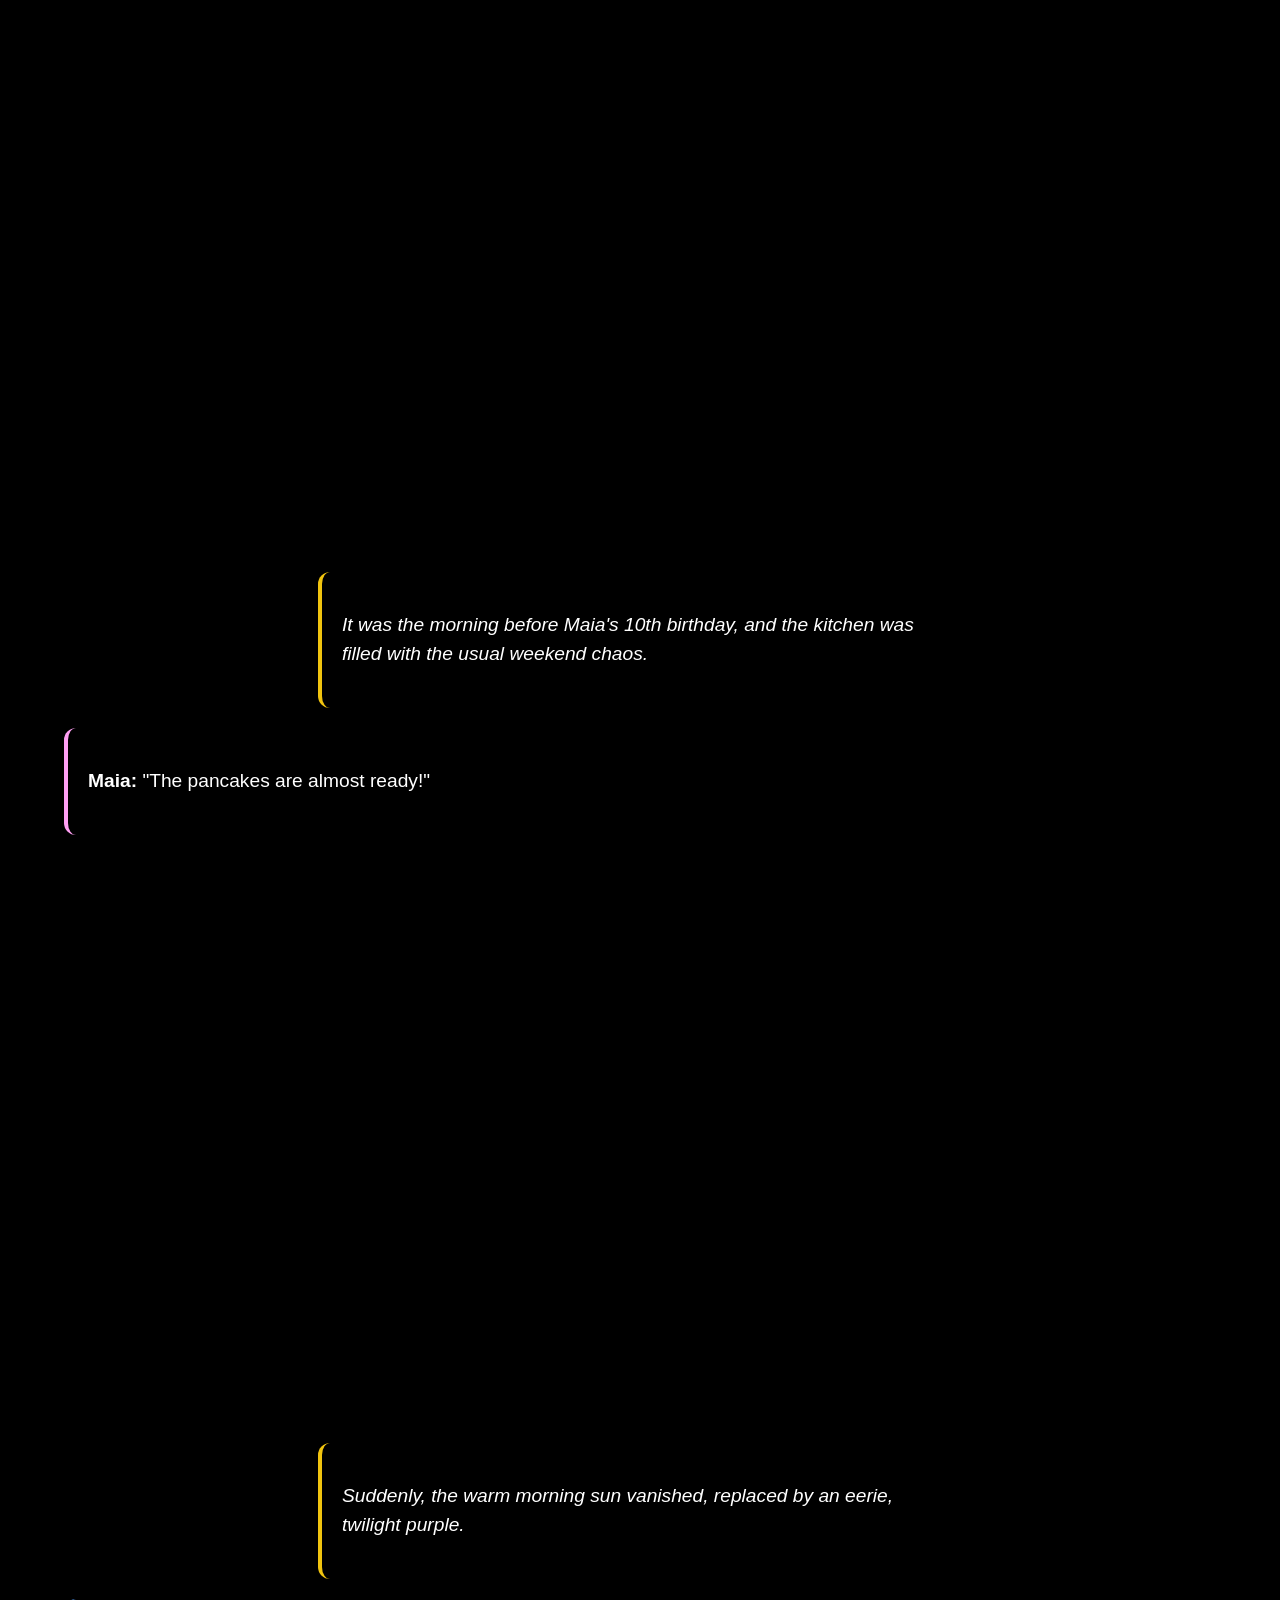
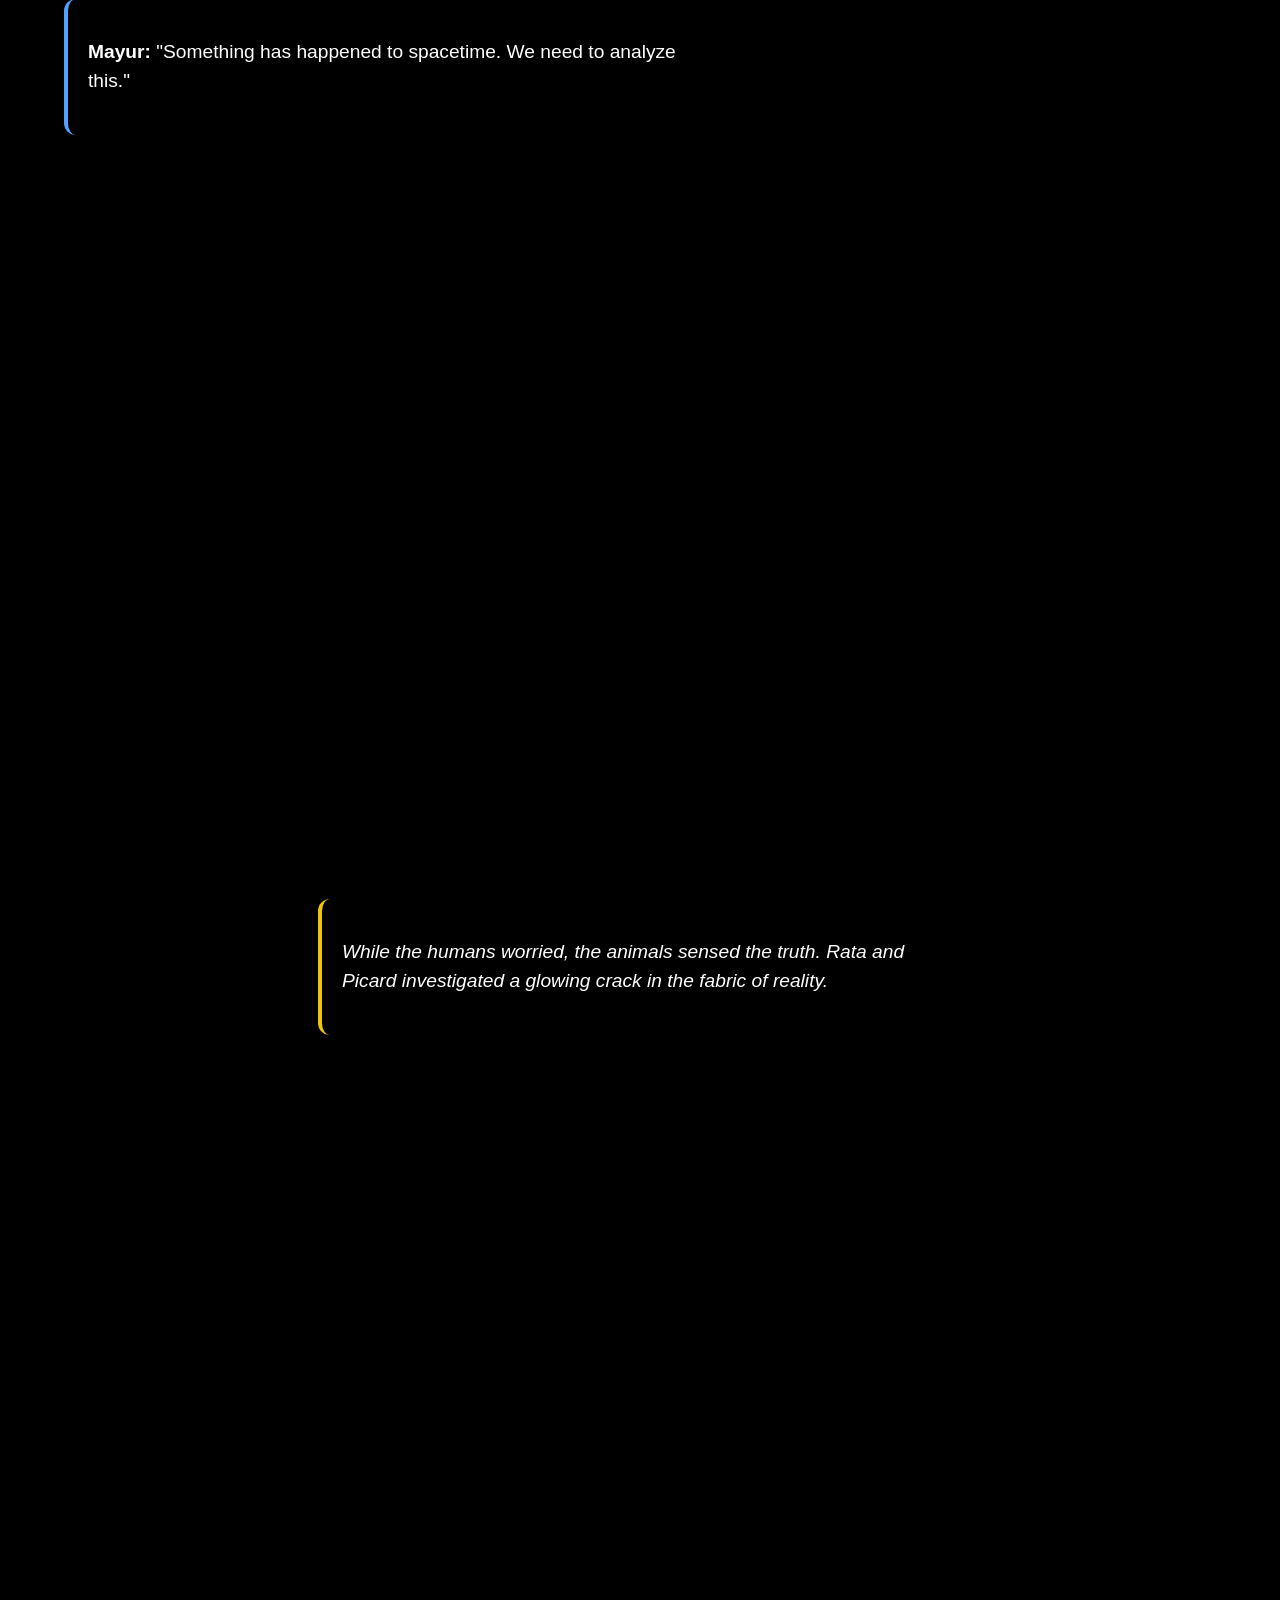
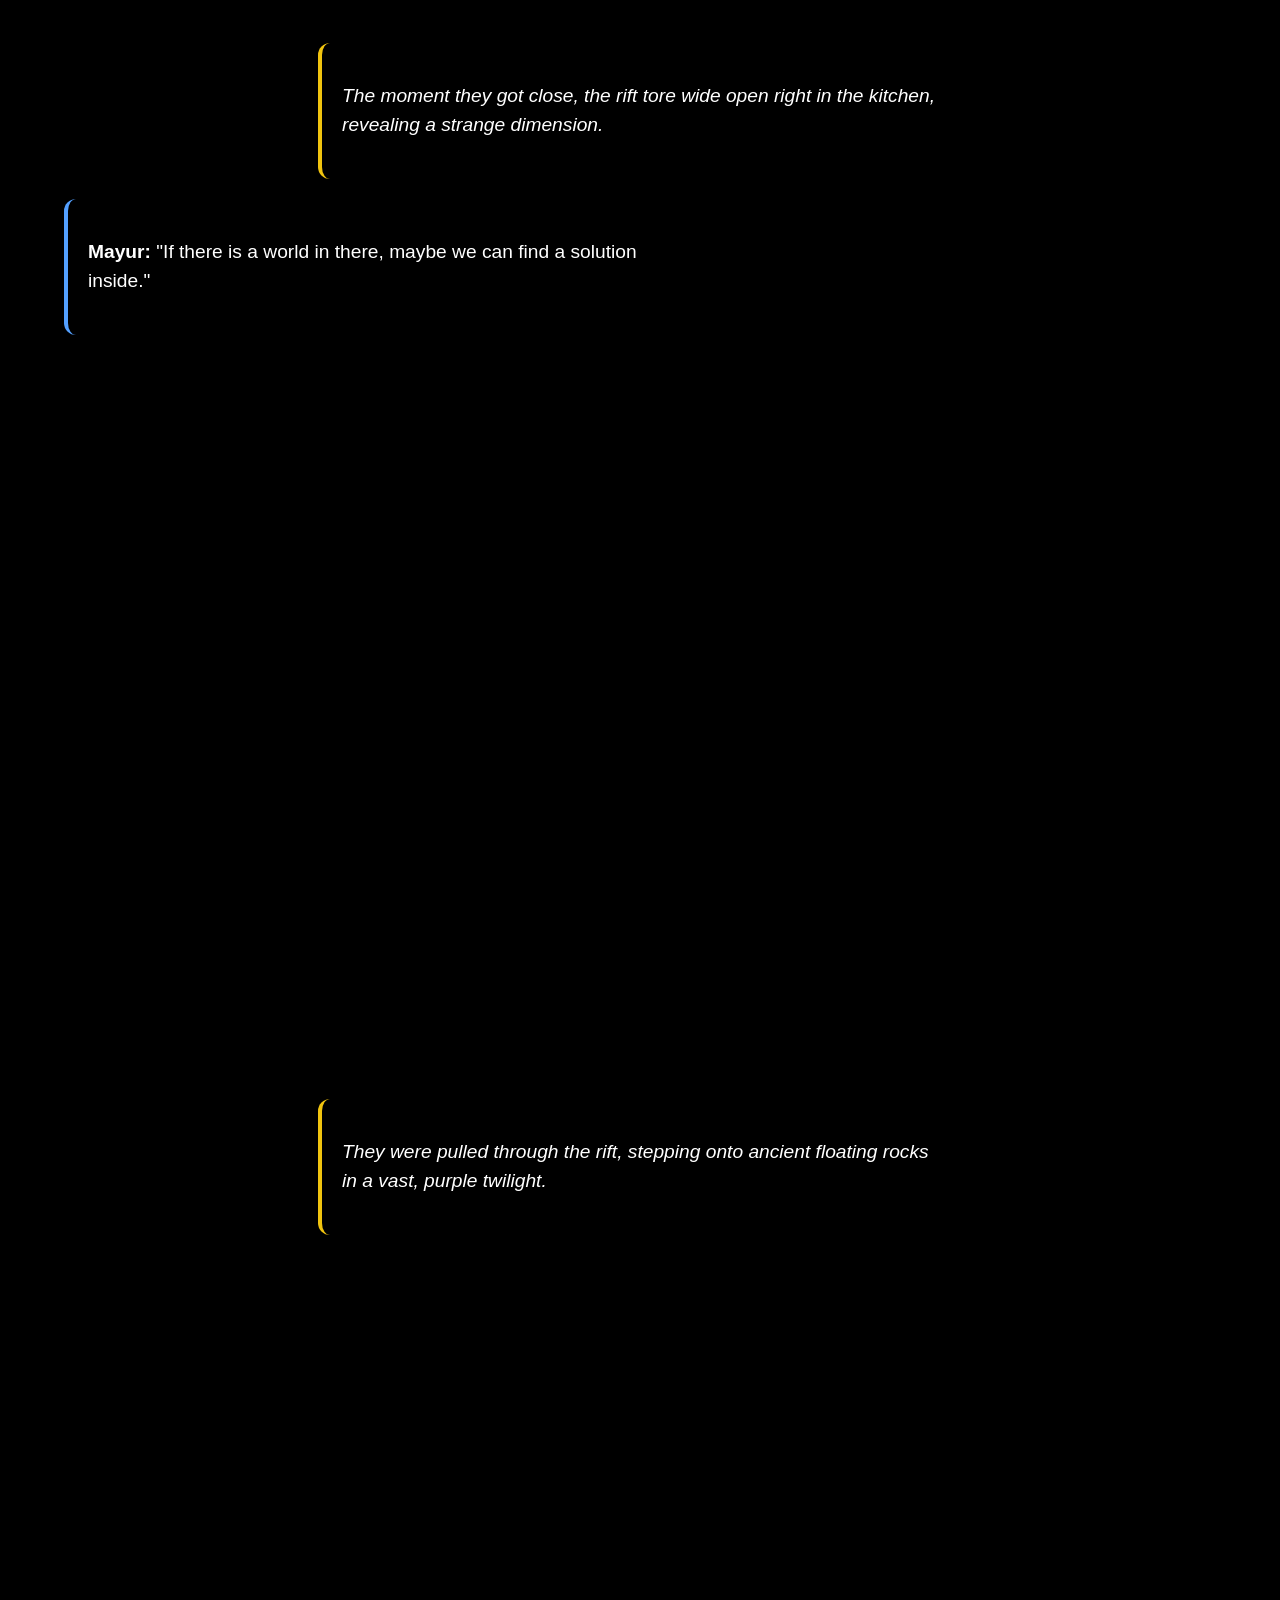
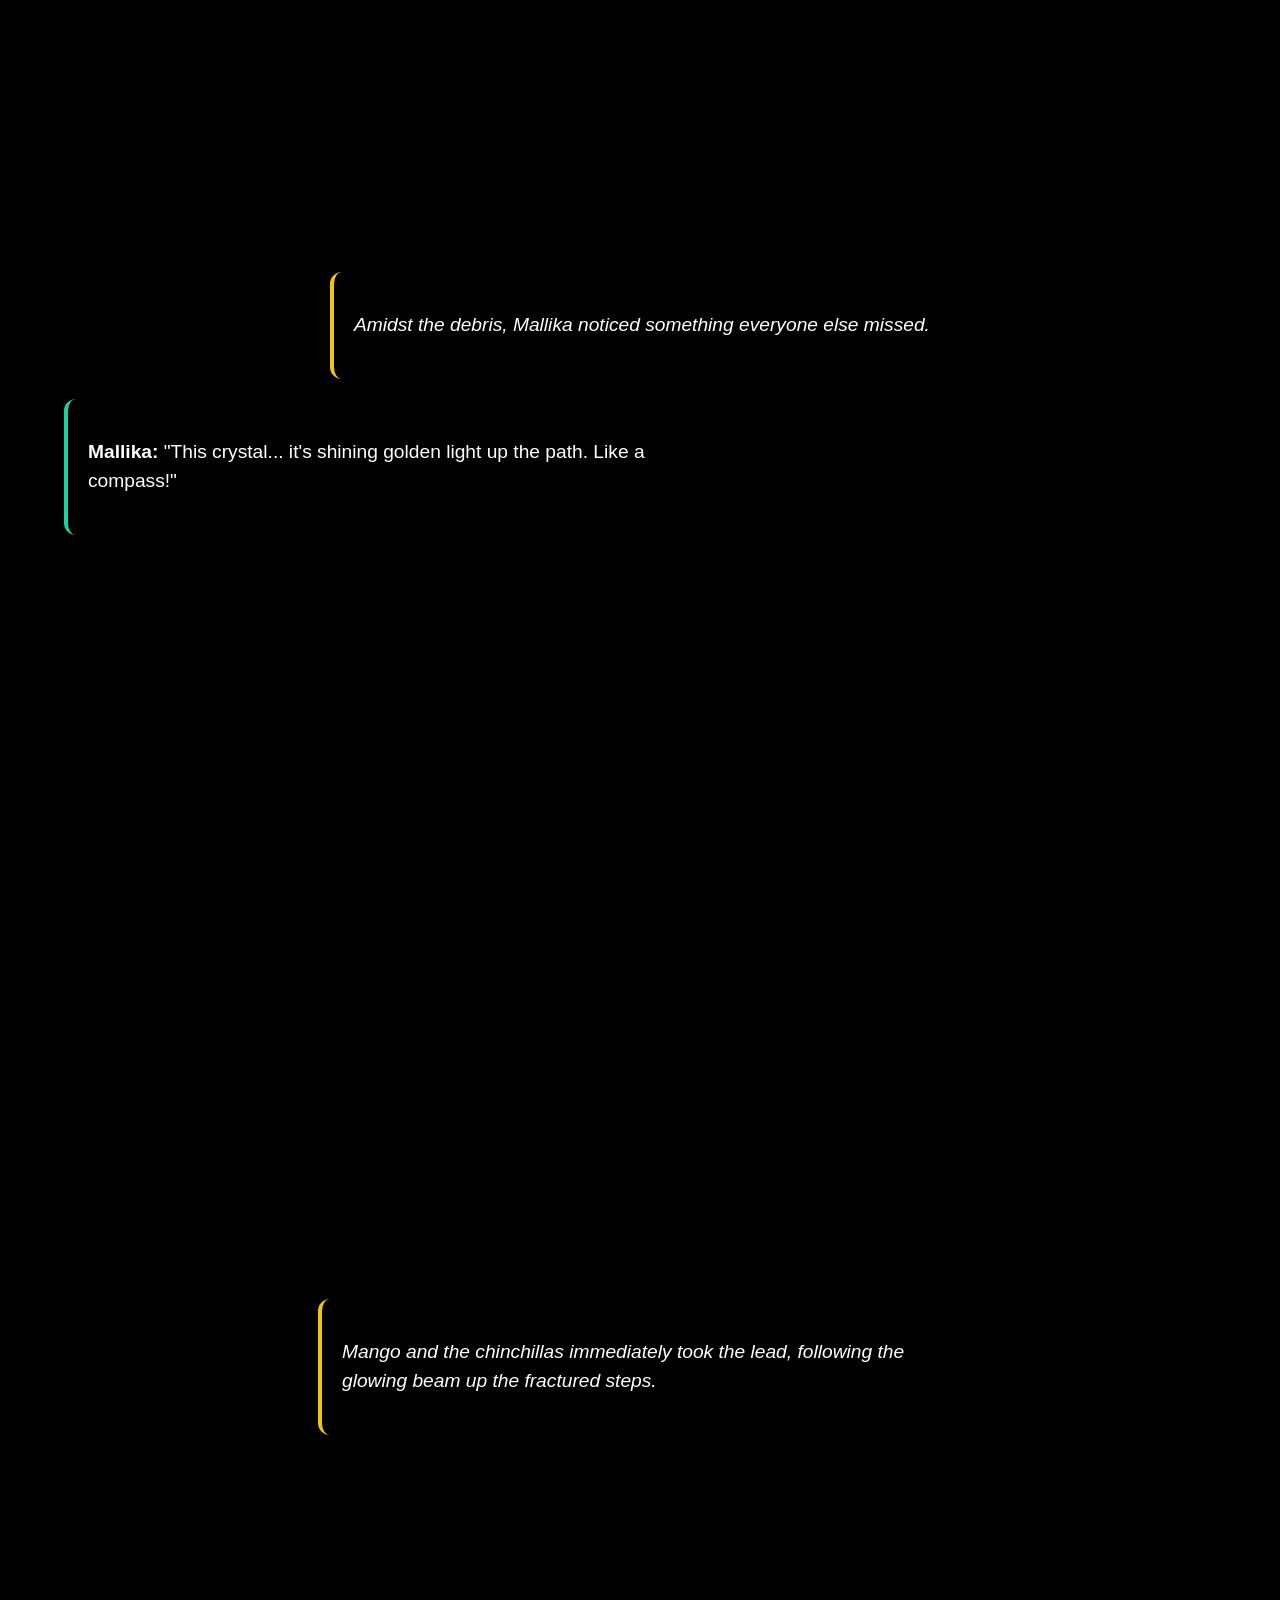
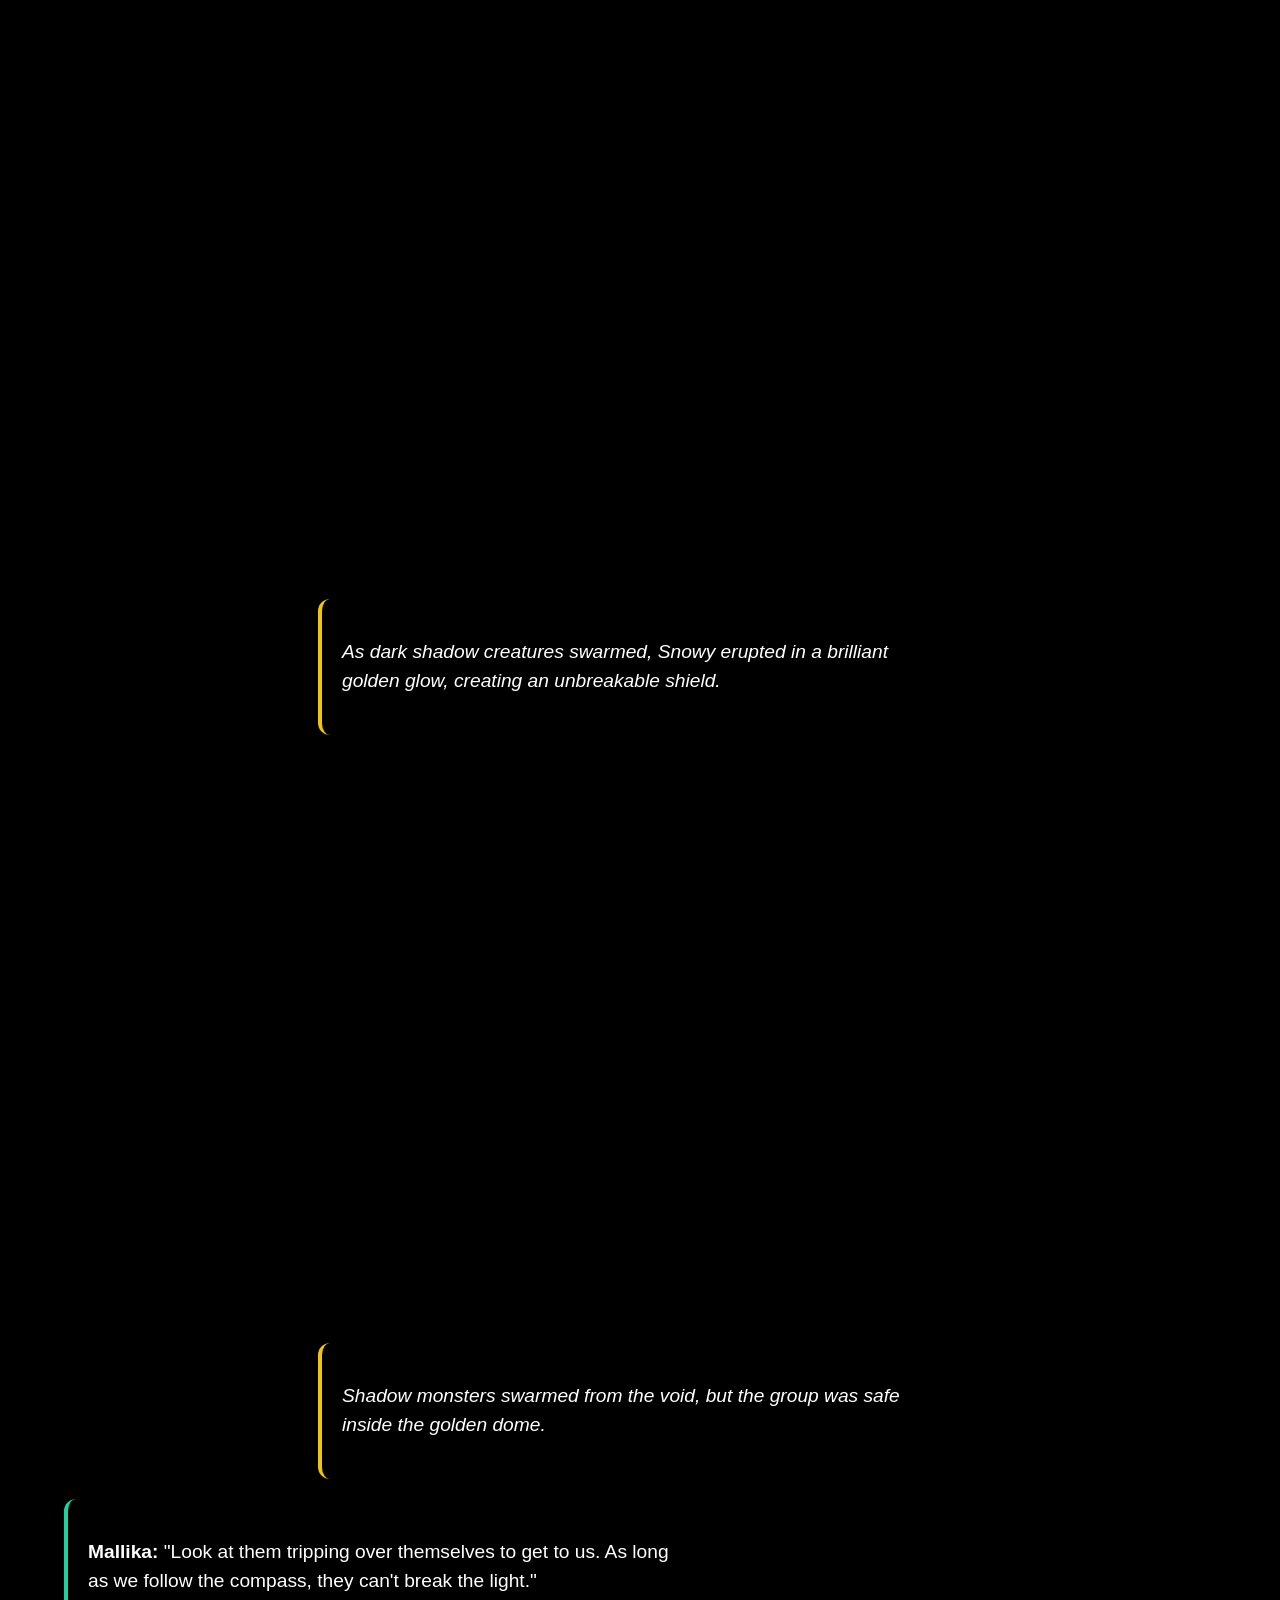
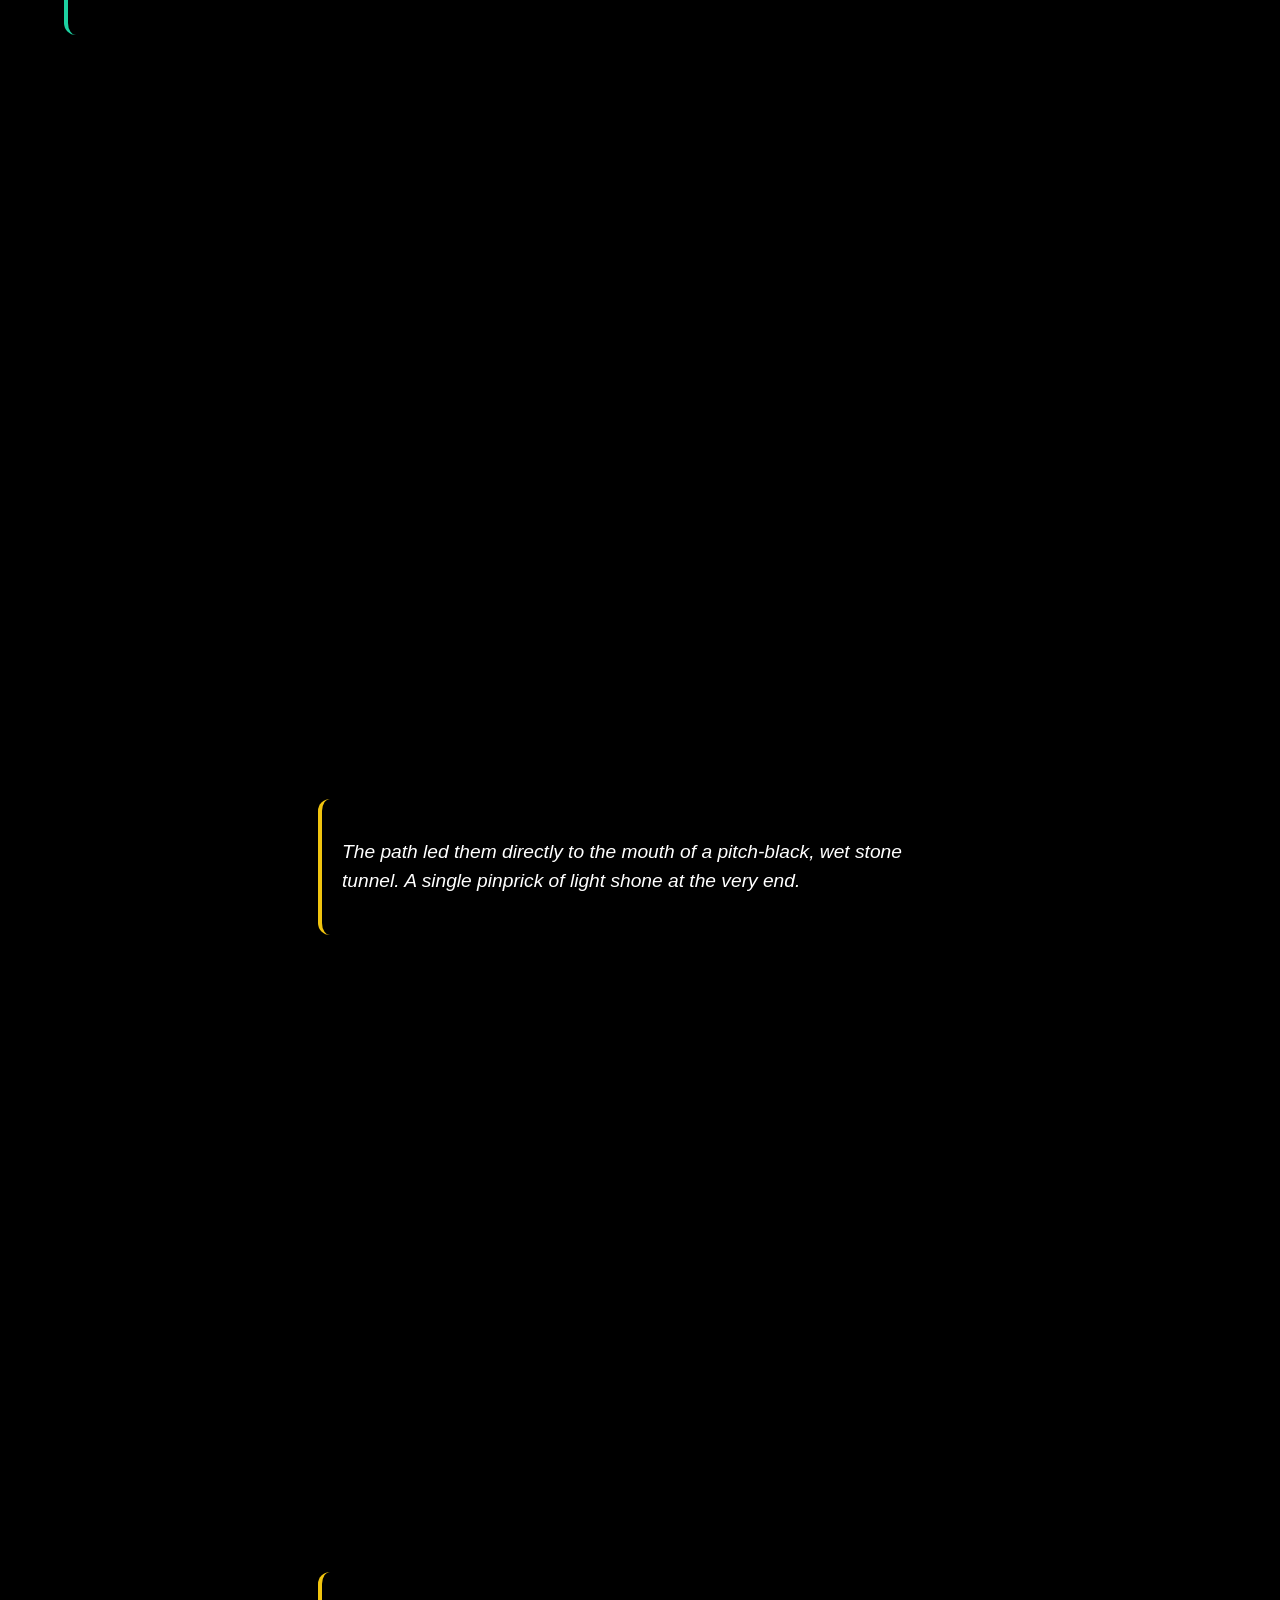
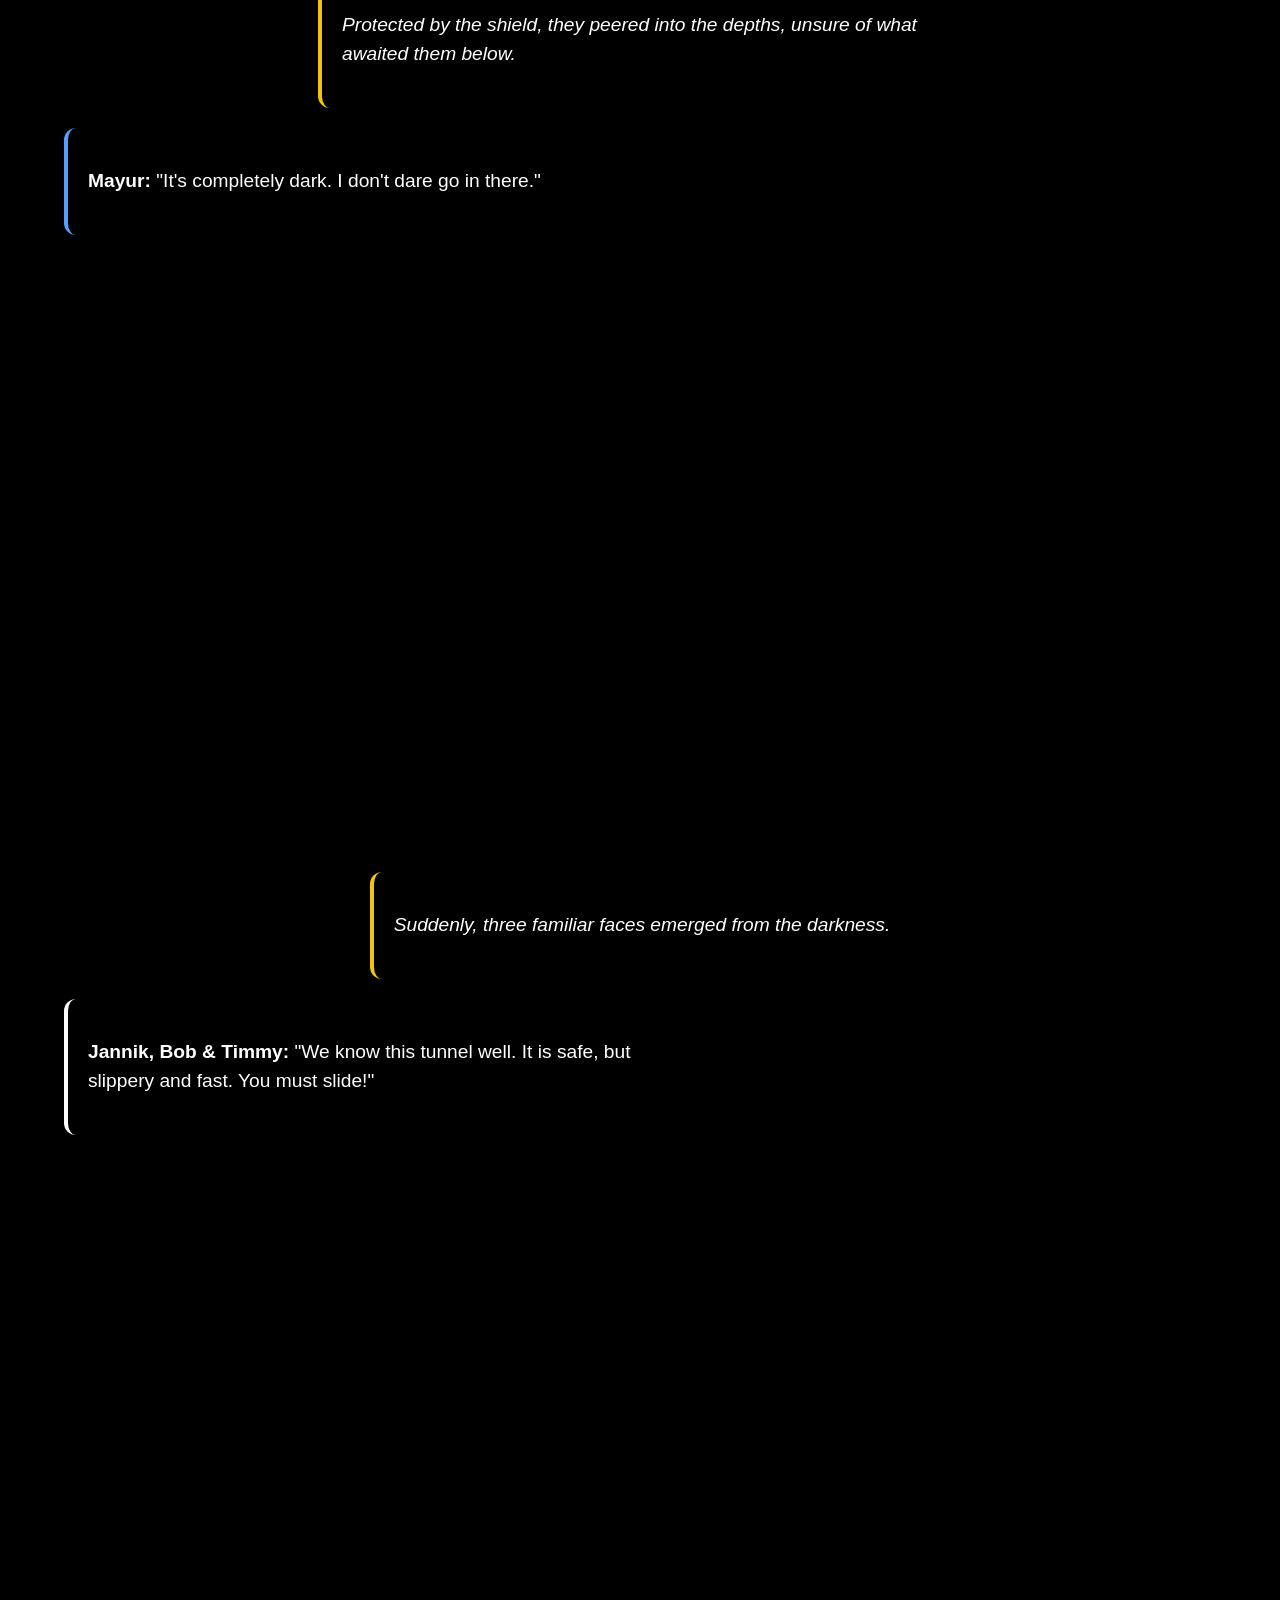
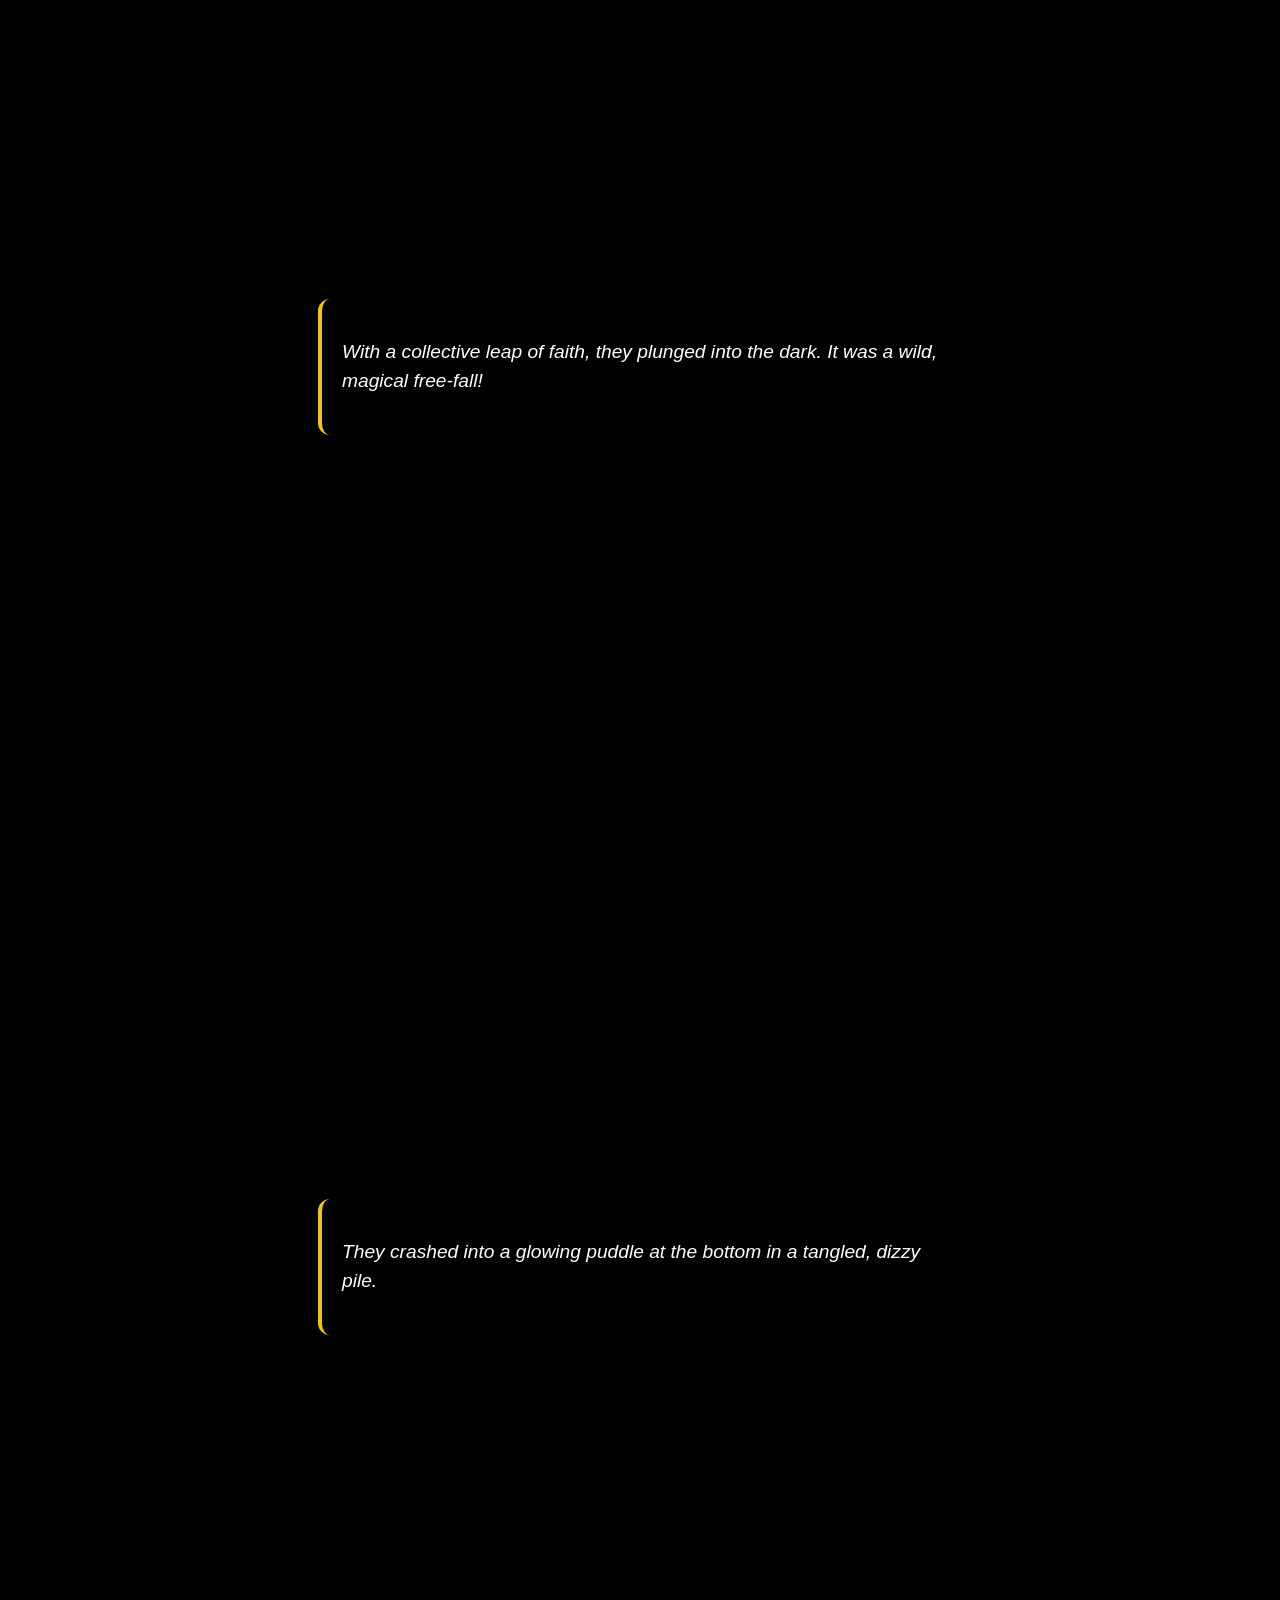
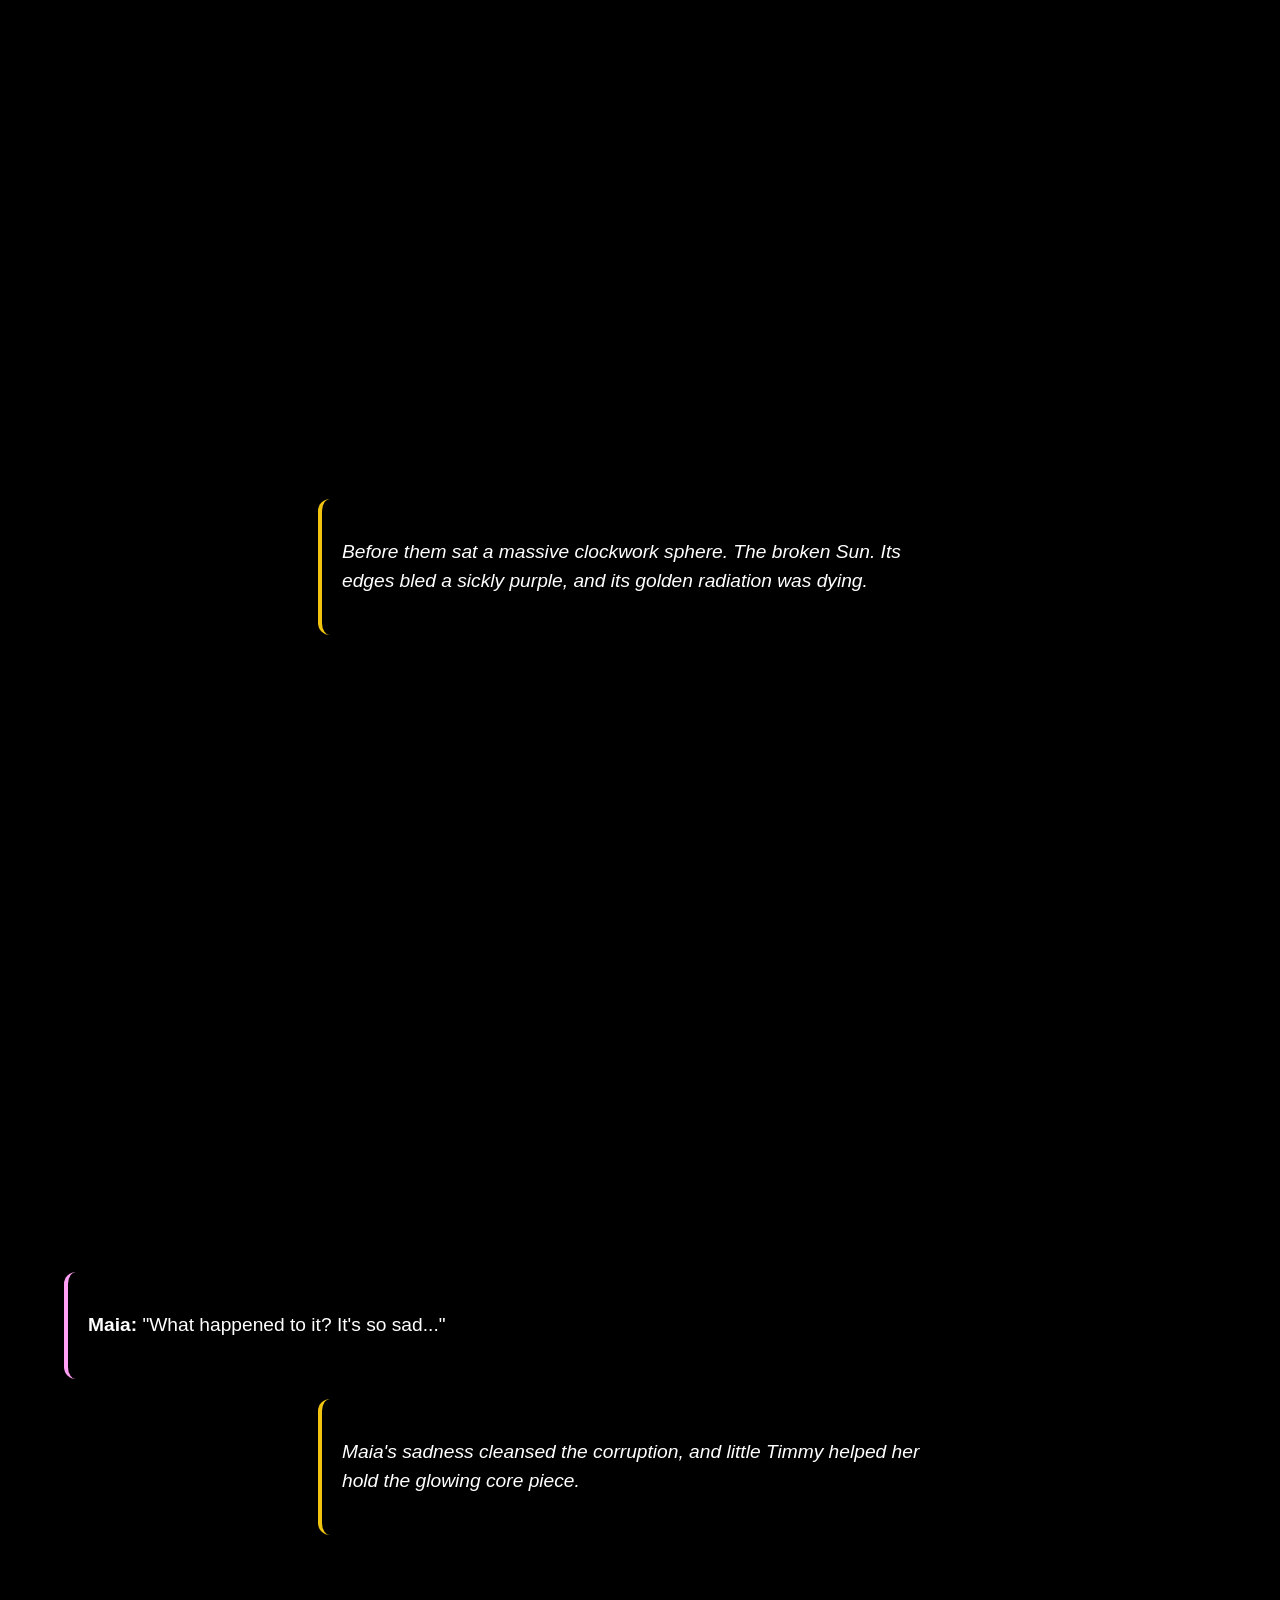
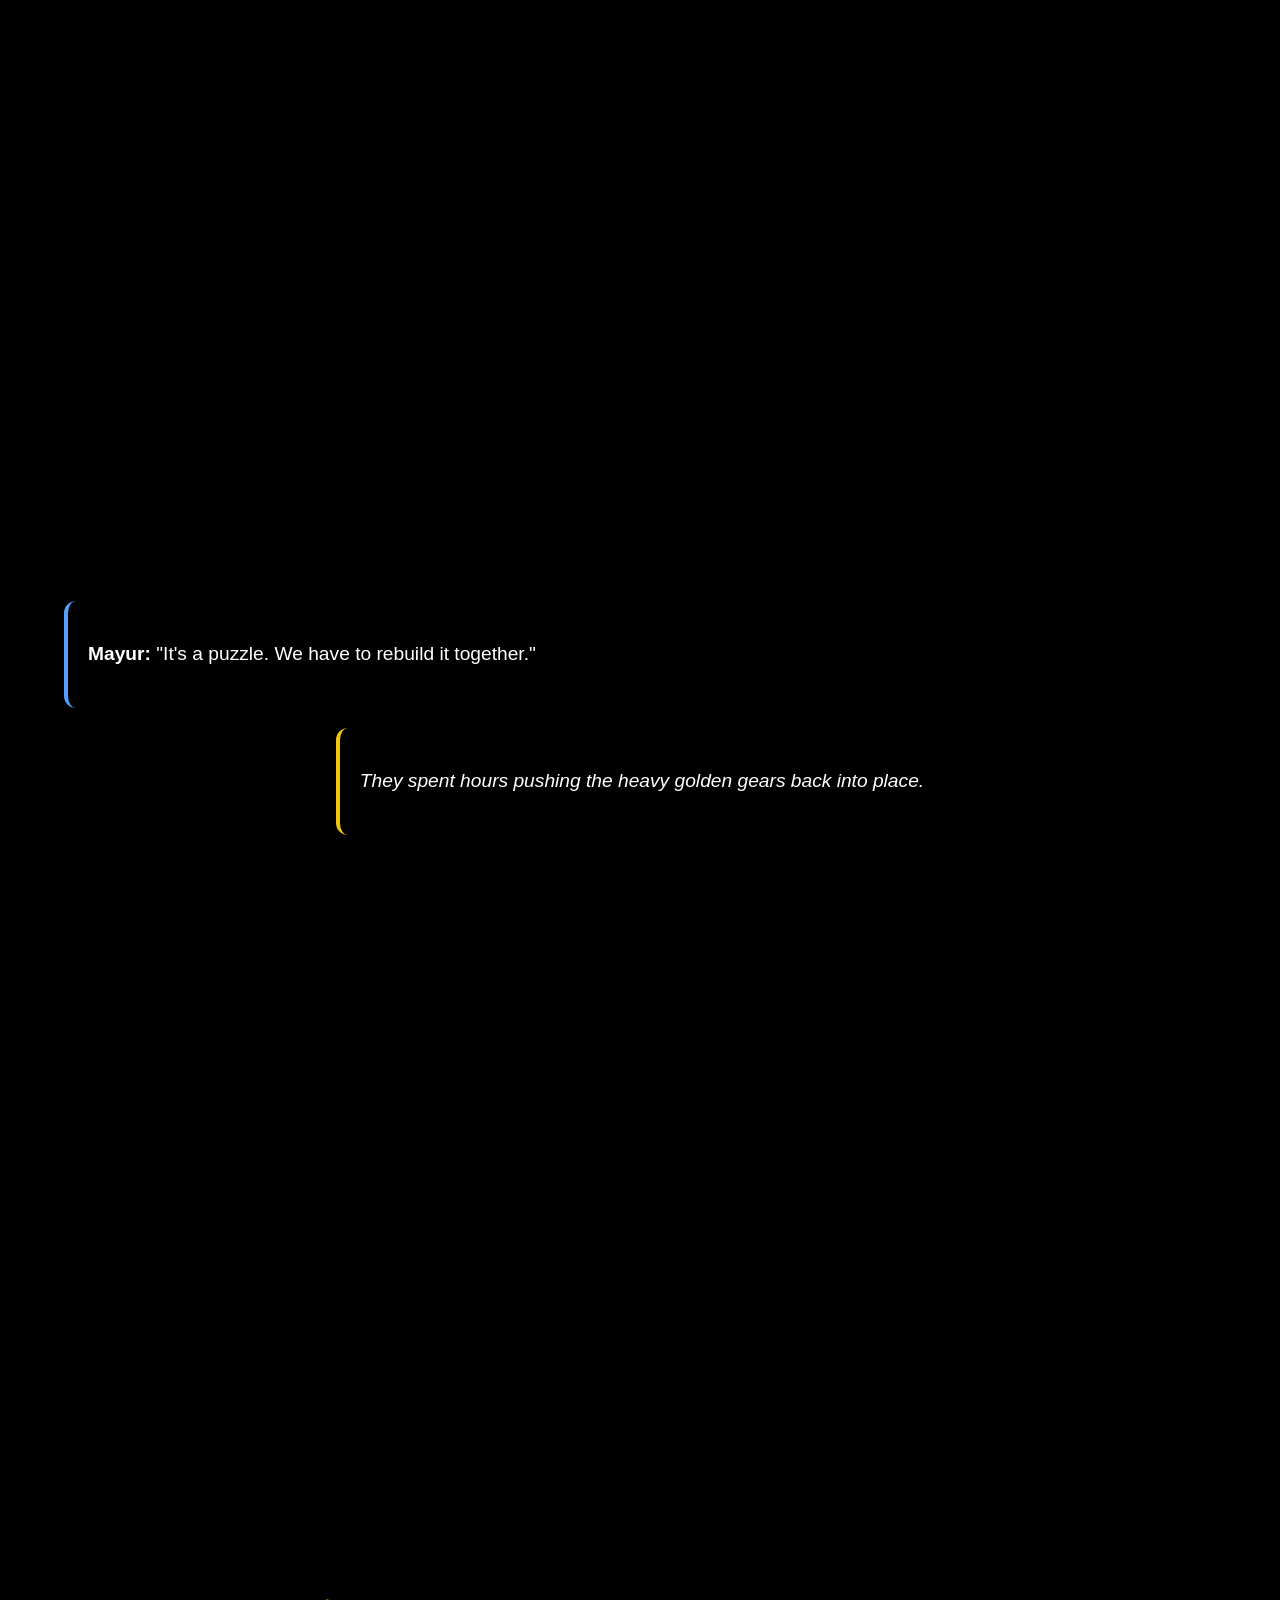
==== index.html @ f118f617 "Add files via upload" ====
<!-- File: index.html -->
<!DOCTYPE html>
<html lang="en">
<head>
    <meta charset="UTF-8">
    <meta name="viewport" content="width=device-width, initial-scale=1.0">
    <title>The Odyssey of the Lost Sun - Maia's 10th Birthday</title>
    <link rel="stylesheet" href="styles.css">
</head>
<body>
    <main class="comic-container">

        <!-- CHAPTER 1: THE KITCHEN RIFT -->
        <section class="scene" style="background-image: url('images/pic1_2.jpg');">
            <div class="text-box narrator">
                <p>It was the morning before Maia's 10th birthday, and the kitchen was filled with the usual weekend chaos.</p>
            </div>
            <div class="text-box dialogue maia">
                <p><strong>Maia:</strong> "The pancakes are almost ready!"</p>
            </div>
        </section>

        <section class="scene" style="background-image: url('images/pic2.png');">
            <div class="text-box narrator">
                <p>Suddenly, the warm morning sun vanished, replaced by an eerie, twilight purple.</p>
            </div>
            <div class="text-box dialogue mayur">
                <p><strong>Mayur:</strong> "Something has happened to spacetime. We need to analyze this."</p>
            </div>
        </section>

        <section class="scene" style="background-image: url('images/pic3_2.jpg');">
            <div class="text-box narrator">
                <p>While the humans worried, the animals sensed the truth. Rata and Picard investigated a glowing crack in the fabric of reality.</p>
            </div>
        </section>

        <section class="scene" style="background-image: url('images/pic4_2.jpg');">
            <div class="text-box narrator">
                <p>The moment they got close, the rift tore wide open right in the kitchen, revealing a strange dimension.</p>
            </div>
            <div class="text-box dialogue mayur">
                <p><strong>Mayur:</strong> "If there is a world in there, maybe we can find a solution inside."</p>
            </div>
        </section>

        <!-- CHAPTER 2: THE COMPASS & SHADOWS -->
        <section class="scene" style="background-image: url('images/pic5.jpg');">
            <div class="text-box narrator">
                <p>They were pulled through the rift, stepping onto ancient floating rocks in a vast, purple twilight.</p>
            </div>
        </section>

        <section class="scene" style="background-image: url('images/pic6.jpg');">
            <div class="text-box narrator">
                <p>Amidst the debris, Mallika noticed something everyone else missed.</p>
            </div>
            <div class="text-box dialogue mallika">
                <p><strong>Mallika:</strong> "This crystal... it's shining golden light up the path. Like a compass!"</p>
            </div>
        </section>

        <section class="scene" style="background-image: url('images/pic7.png');">
            <div class="text-box narrator">
                <p>Mango and the chinchillas immediately took the lead, following the glowing beam up the fractured steps.</p>
            </div>
        </section>

        <section class="scene" style="background-image: url('images/pic8_2.png');">
            <div class="text-box narrator">
                <p>As dark shadow creatures swarmed, Snowy erupted in a brilliant golden glow, creating an unbreakable shield.</p>
            </div>
        </section>

        <section class="scene" style="background-image: url('images/pic9.jpg');">
            <div class="text-box narrator">
                <p>Shadow monsters swarmed from the void, but the group was safe inside the golden dome.</p>
            </div>
            <div class="text-box dialogue mallika">
                <p><strong>Mallika:</strong> "Look at them tripping over themselves to get to us. As long as we follow the compass, they can't break the light."</p>
            </div>
        </section>

        <!-- CHAPTER 3: THE DARK TUNNEL -->
        <section class="scene" style="background-image: url('images/pic10.jpg');">
            <div class="text-box narrator">
                <p>The path led them directly to the mouth of a pitch-black, wet stone tunnel. A single pinprick of light shone at the very end.</p>
            </div>
        </section>

        <section class="scene" style="background-image: url('images/pic11.jpg');">
            <div class="text-box narrator">
                <p>Protected by the shield, they peered into the depths, unsure of what awaited them below.</p>
            </div>
            <div class="text-box dialogue mayur">
                <p><strong>Mayur:</strong> "It's completely dark. I don't dare go in there."</p>
            </div>
        </section>

        <section class="scene" style="background-image: url('images/pic12.jpg');">
            <div class="text-box narrator">
                <p>Suddenly, three familiar faces emerged from the darkness.</p>
            </div>
            <div class="text-box dialogue">
                <p><strong>Jannik, Bob & Timmy:</strong> "We know this tunnel well. It is safe, but slippery and fast. You must slide!"</p>
            </div>
        </section>

        <section class="scene" style="background-image: url('images/pic13.jpg');">
            <div class="text-box narrator">
                <p>With a collective leap of faith, they plunged into the dark. It was a wild, magical free-fall!</p>
            </div>
        </section>

        <section class="scene" style="background-image: url('images/pic14.jpg');">
            <div class="text-box narrator">
                <p>They crashed into a glowing puddle at the bottom in a tangled, dizzy pile.</p>
            </div>
        </section>

        <!-- CHAPTER 4: THE BROKEN SUN -->
        <section class="scene" style="background-image: url('images/pic15.jpg');">
            <div class="text-box narrator">
                <p>Before them sat a massive clockwork sphere. The broken Sun. Its edges bled a sickly purple, and its golden radiation was dying.</p>
            </div>
        </section>

        <section class="scene" style="background-image: url('images/pic16.jpg');">
            <div class="text-box dialogue maia">
                <p><strong>Maia:</strong> "What happened to it? It's so sad..."</p>
            </div>
            <div class="text-box narrator">
                <p>Maia's sadness cleansed the corruption, and little Timmy helped her hold the glowing core piece.</p>
            </div>
        </section>

        <section class="scene" style="background-image: url('images/pic17.jpg');">
            <div class="text-box dialogue mayur">
                <p><strong>Mayur:</strong> "It's a puzzle. We have to rebuild it together."</p>
            </div>
            <div class="text-box narrator">
                <p>They spent hours pushing the heavy golden gears back into place.</p>
            </div>
        </section>

        <section class="scene" style="background-image: url('images/pic18.jpg');">
            <div class="text-box narrator">
                <p>Humpty Dumpty was put back together again. But it wasn't moving. It needed the missing piece to ignite the fusion.</p>
            </div>
        </section>

        <!-- CHAPTER 5: FULL CIRCLE -->
        <section class="scene" style="background-image: url('images/pic19.jpg');">
            <div class="text-box dialogue mallika">
                <p><strong>Mallika:</strong> "The compass stone! It goes in the center!"</p>
            </div>
            <div class="text-box narrator">
                <p>Timmy bravely squeezed the stone into the core. Instantly, the Sun pulsed with unimaginable golden energy!</p>
            </div>
        </section>

        <section class="scene" style="background-image: url('images/pic20.png');">
            <div class="text-box narrator">
                <p>The blast threw them safely home. The rift was gone, the world was bright, and the entire fellowship—pets and all—had returned, transformed and wiser.</p>
            </div>
            <div class="text-box dialogue">
                <p><strong>Everyone:</strong> "Happy 10th Birthday, Maia!"</p>
            </div>
        </section>

    </main>
</body>
</html>
---- styles.css ----
/* File: styles.css */
body, html {
    margin: 0;
    padding: 0;
    background-color: #000;
    font-family: 'Segoe UI', Tahoma, Geneva, Verdana, sans-serif;
    color: #fff;
}

.comic-container {
    display: flex;
    flex-direction: column;
}

.scene {
    position: relative;
    width: 100vw;
    height: 100vh;
    background-size: cover;
    background-position: center;
    background-attachment: fixed; /* Creates the parallax scrolling effect */
    display: flex;
    flex-direction: column;
    justify-content: flex-end;
    padding: 5vh 5vw;
    box-sizing: border-box;
}

.text-box {
    background: rgba(0, 0, 0, 0.7);
    backdrop-filter: blur(5px);
    border-radius: 12px;
    padding: 20px;
    margin-bottom: 20px;
    max-width: 600px;
    border-left: 4px solid #fff;
    box-shadow: 0 4px 15px rgba(0,0,0,0.5);
    font-size: 1.2rem;
    line-height: 1.5;
}

.narrator {
    border-left-color: #f1c40f; 
    font-style: italic;
    align-self: center; 
}

.maia { border-left-color: #ff9ff3; align-self: flex-start; }
.mayur { border-left-color: #54a0ff; align-self: flex-start; }
.mallika { border-left-color: #1dd1a1; align-self: flex-start; }
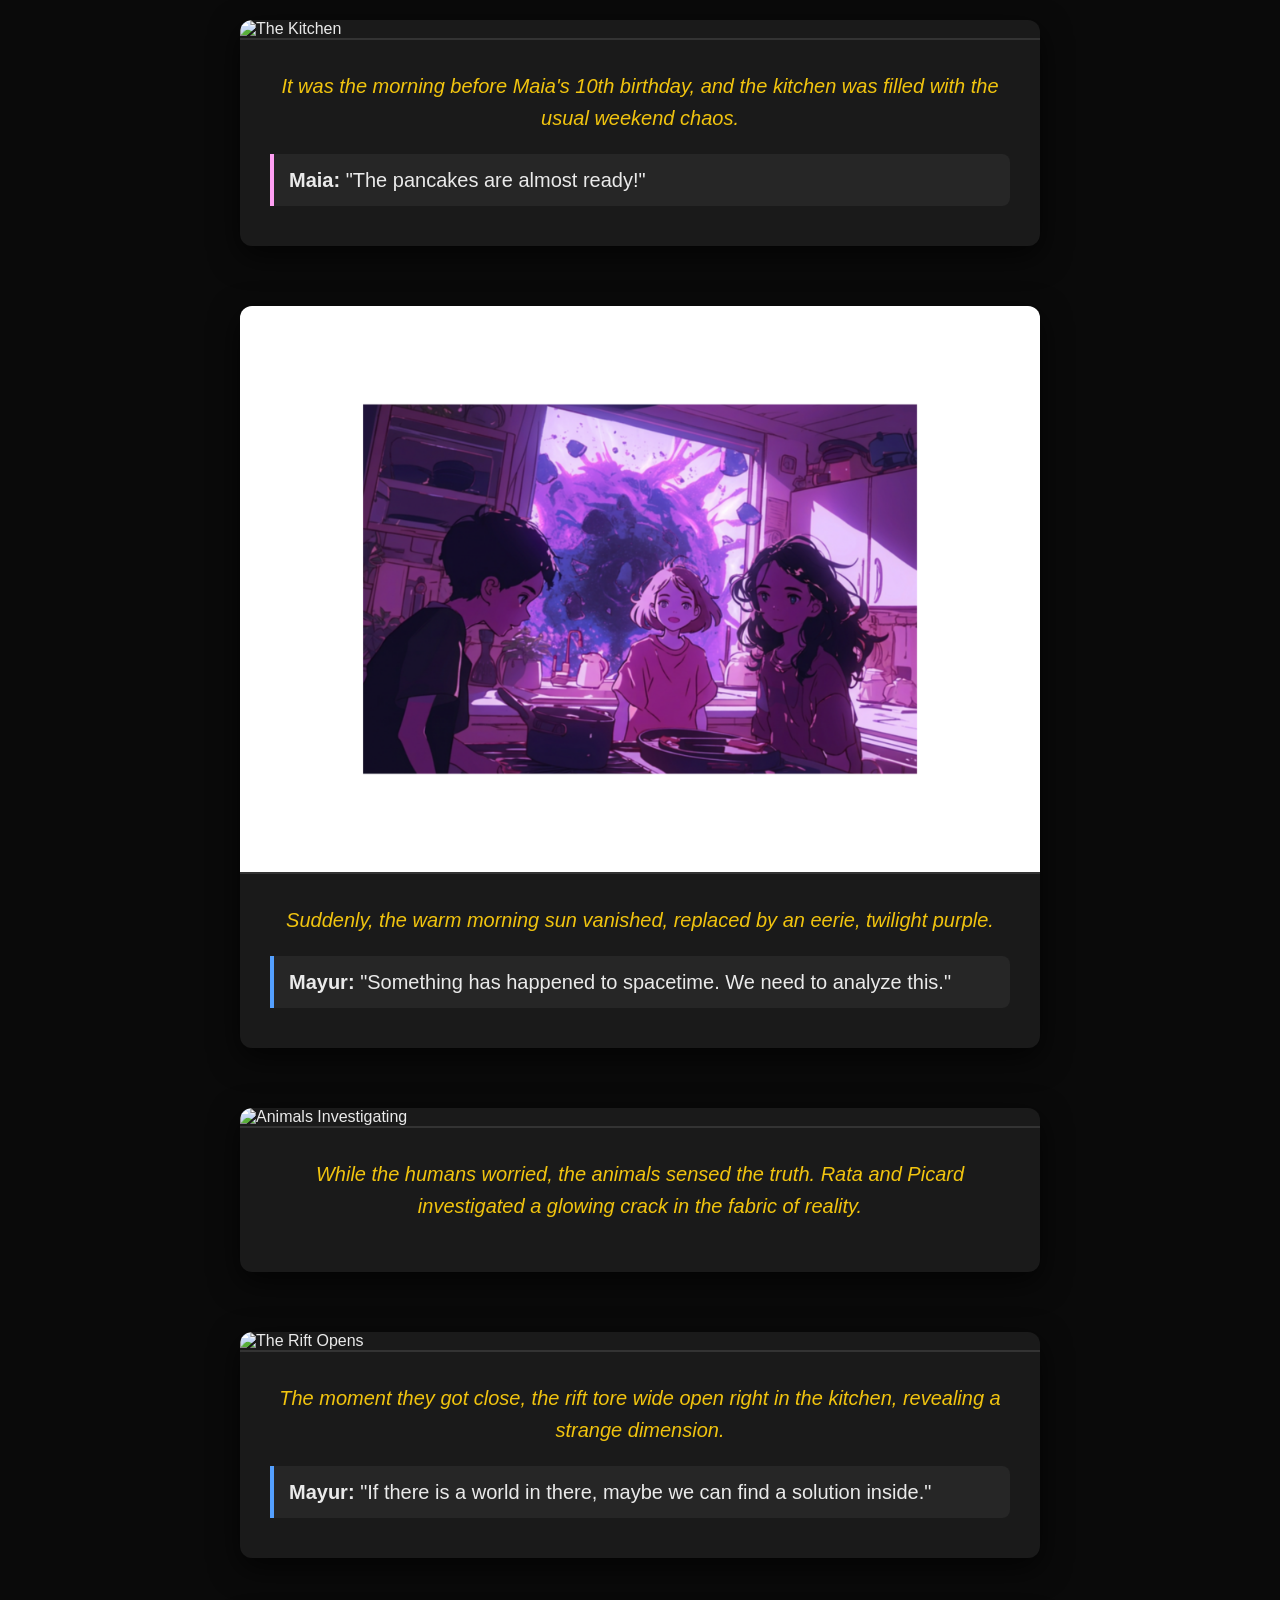
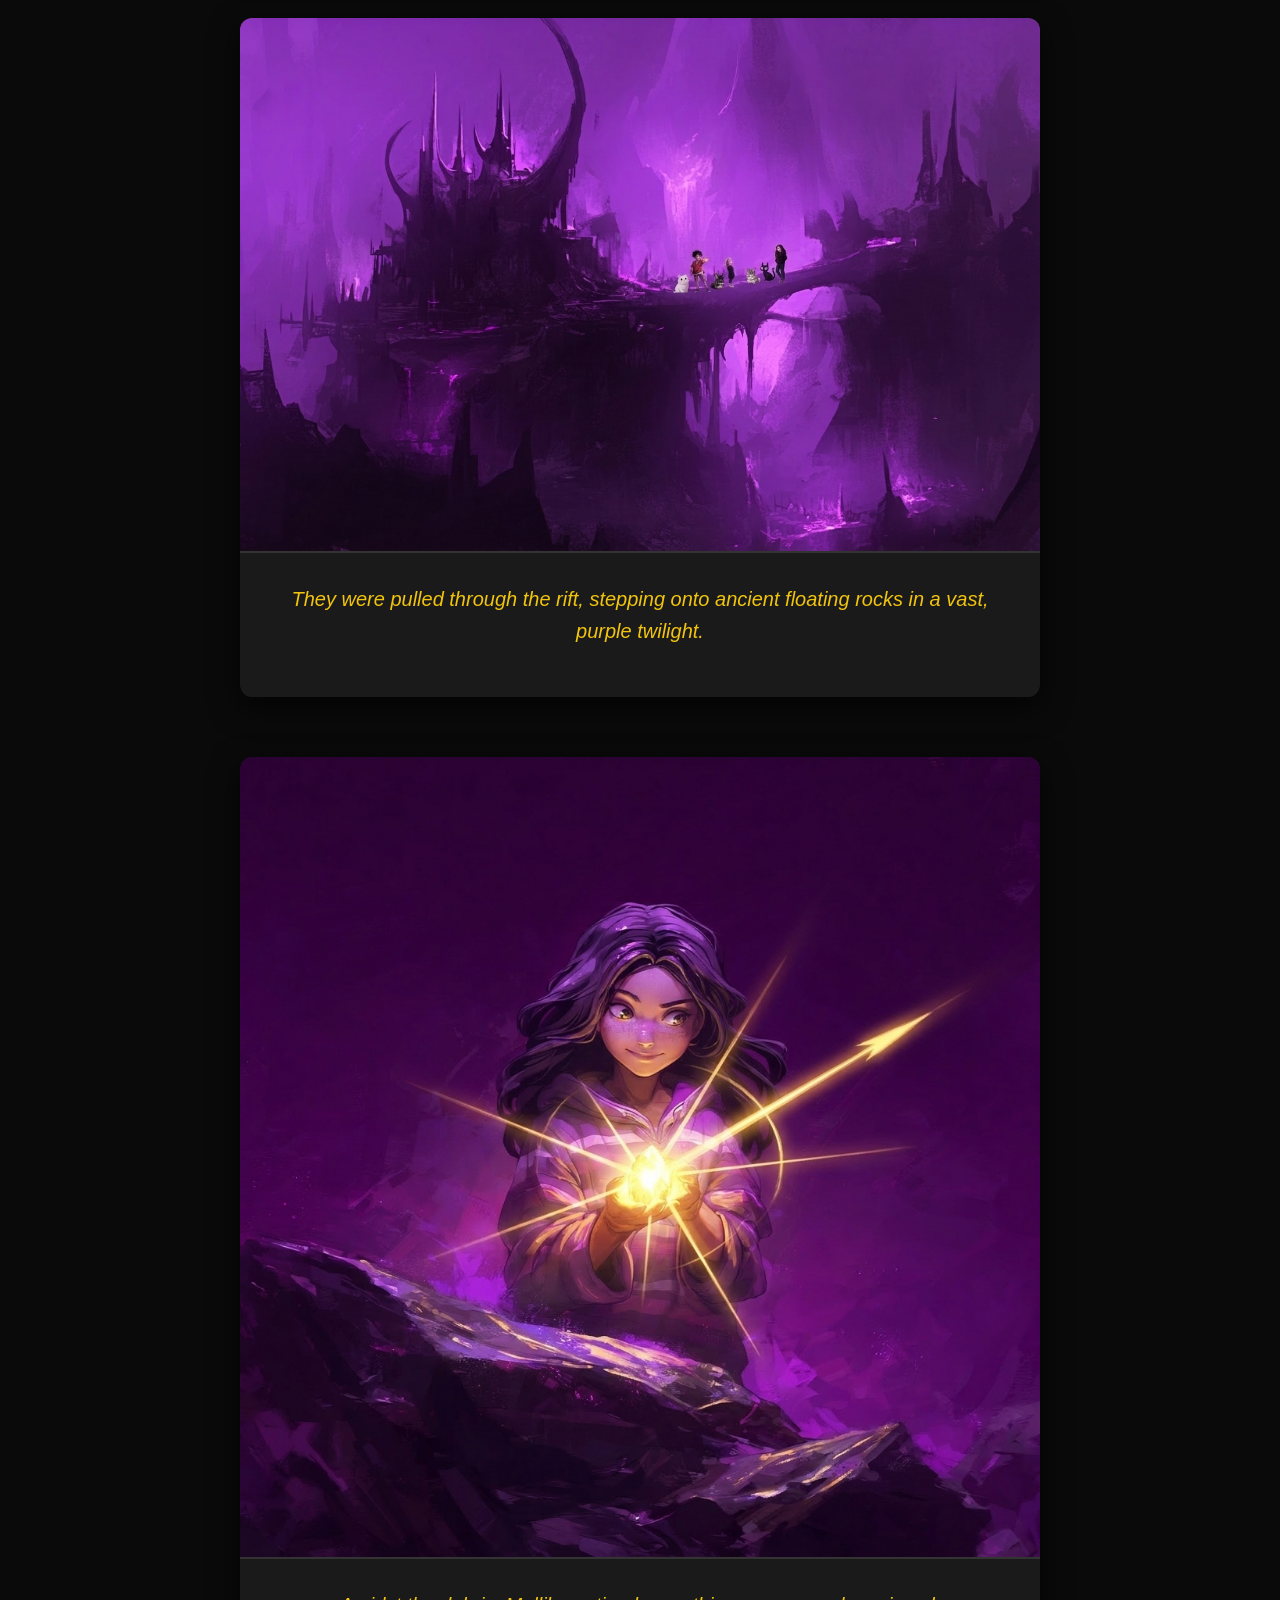
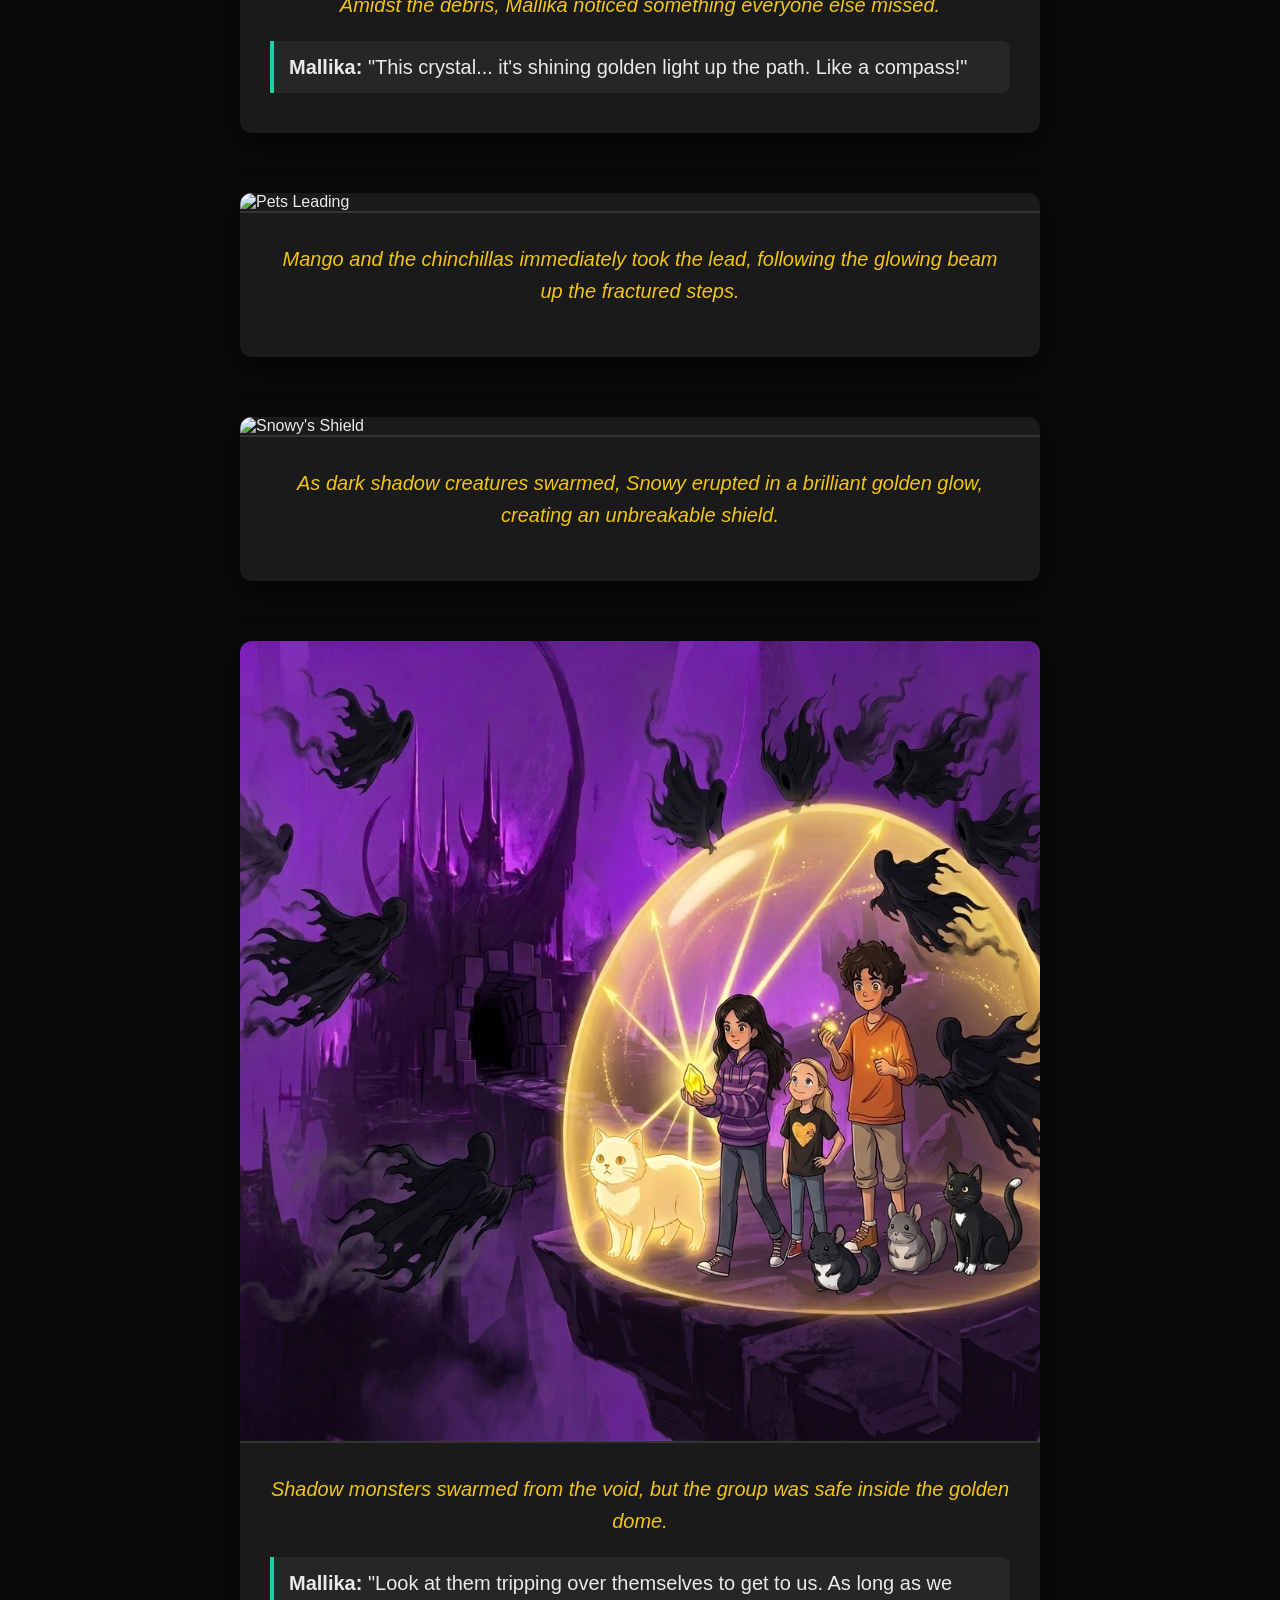
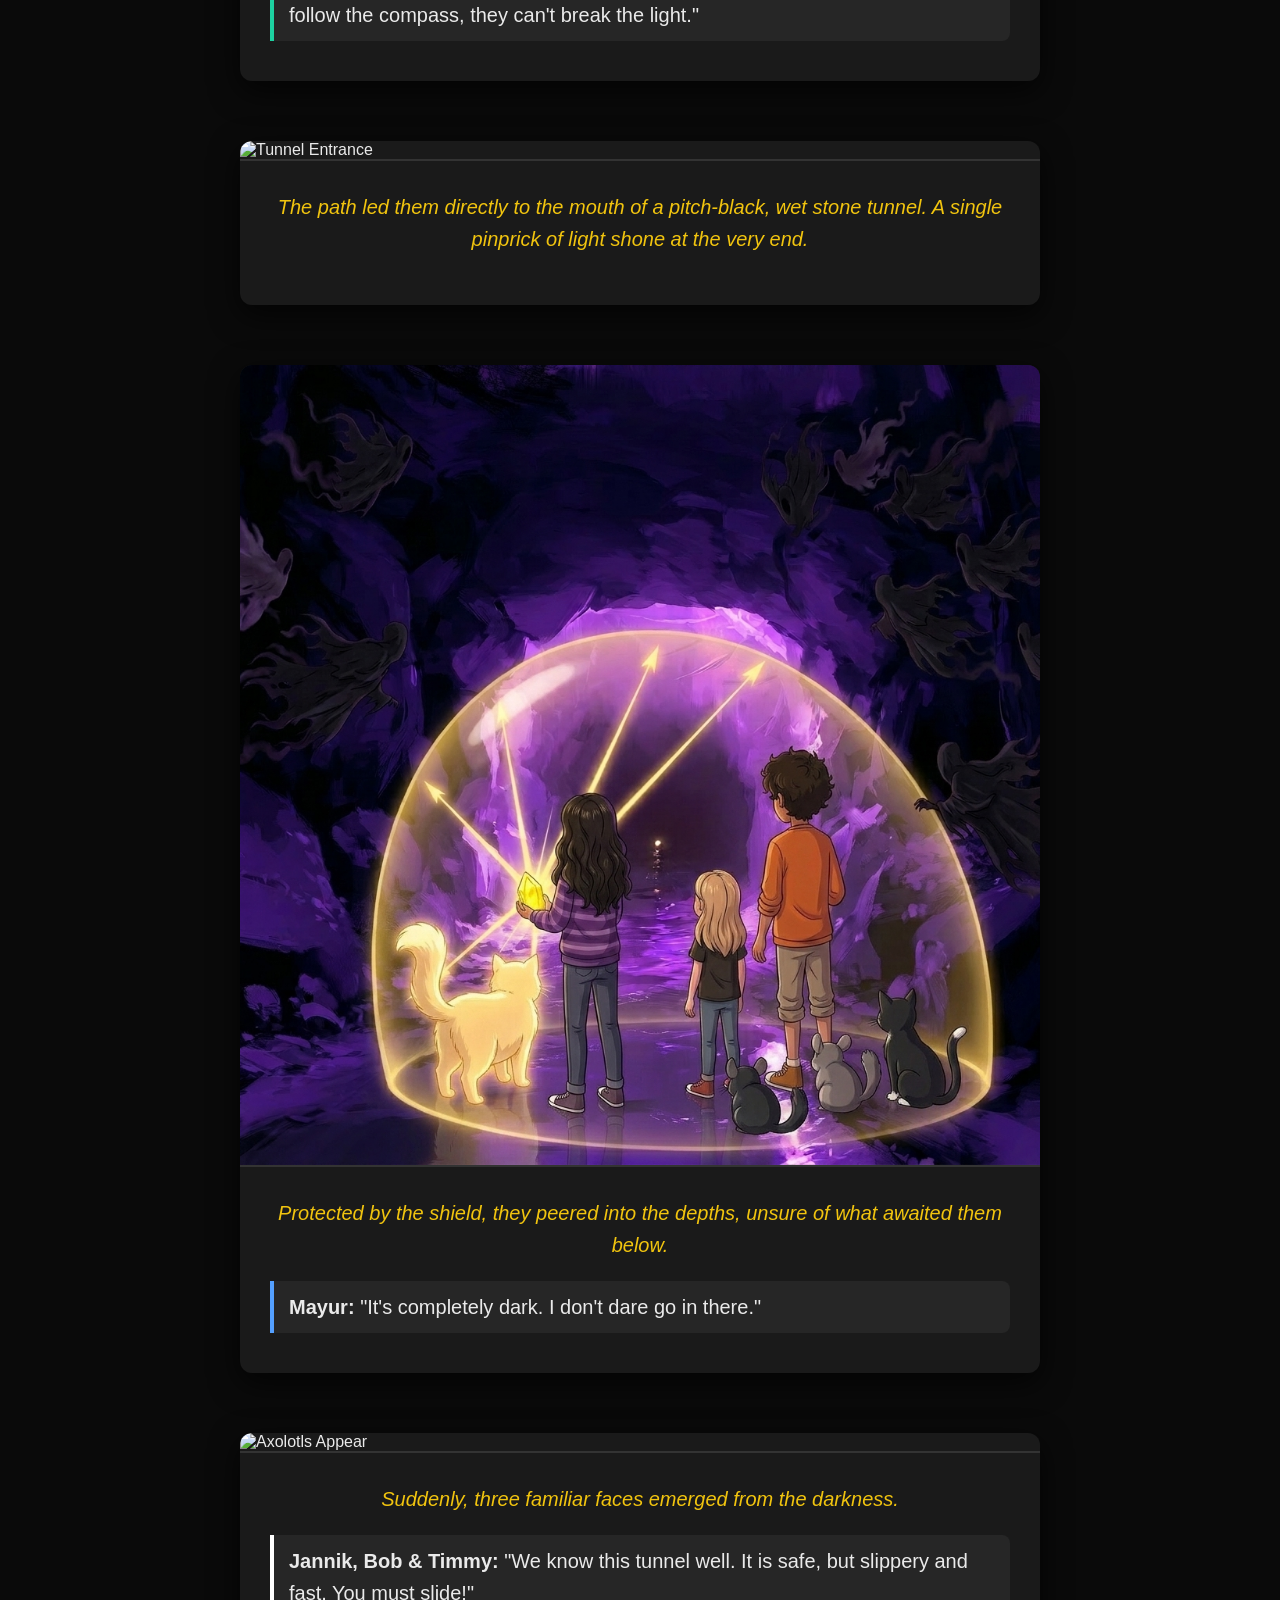
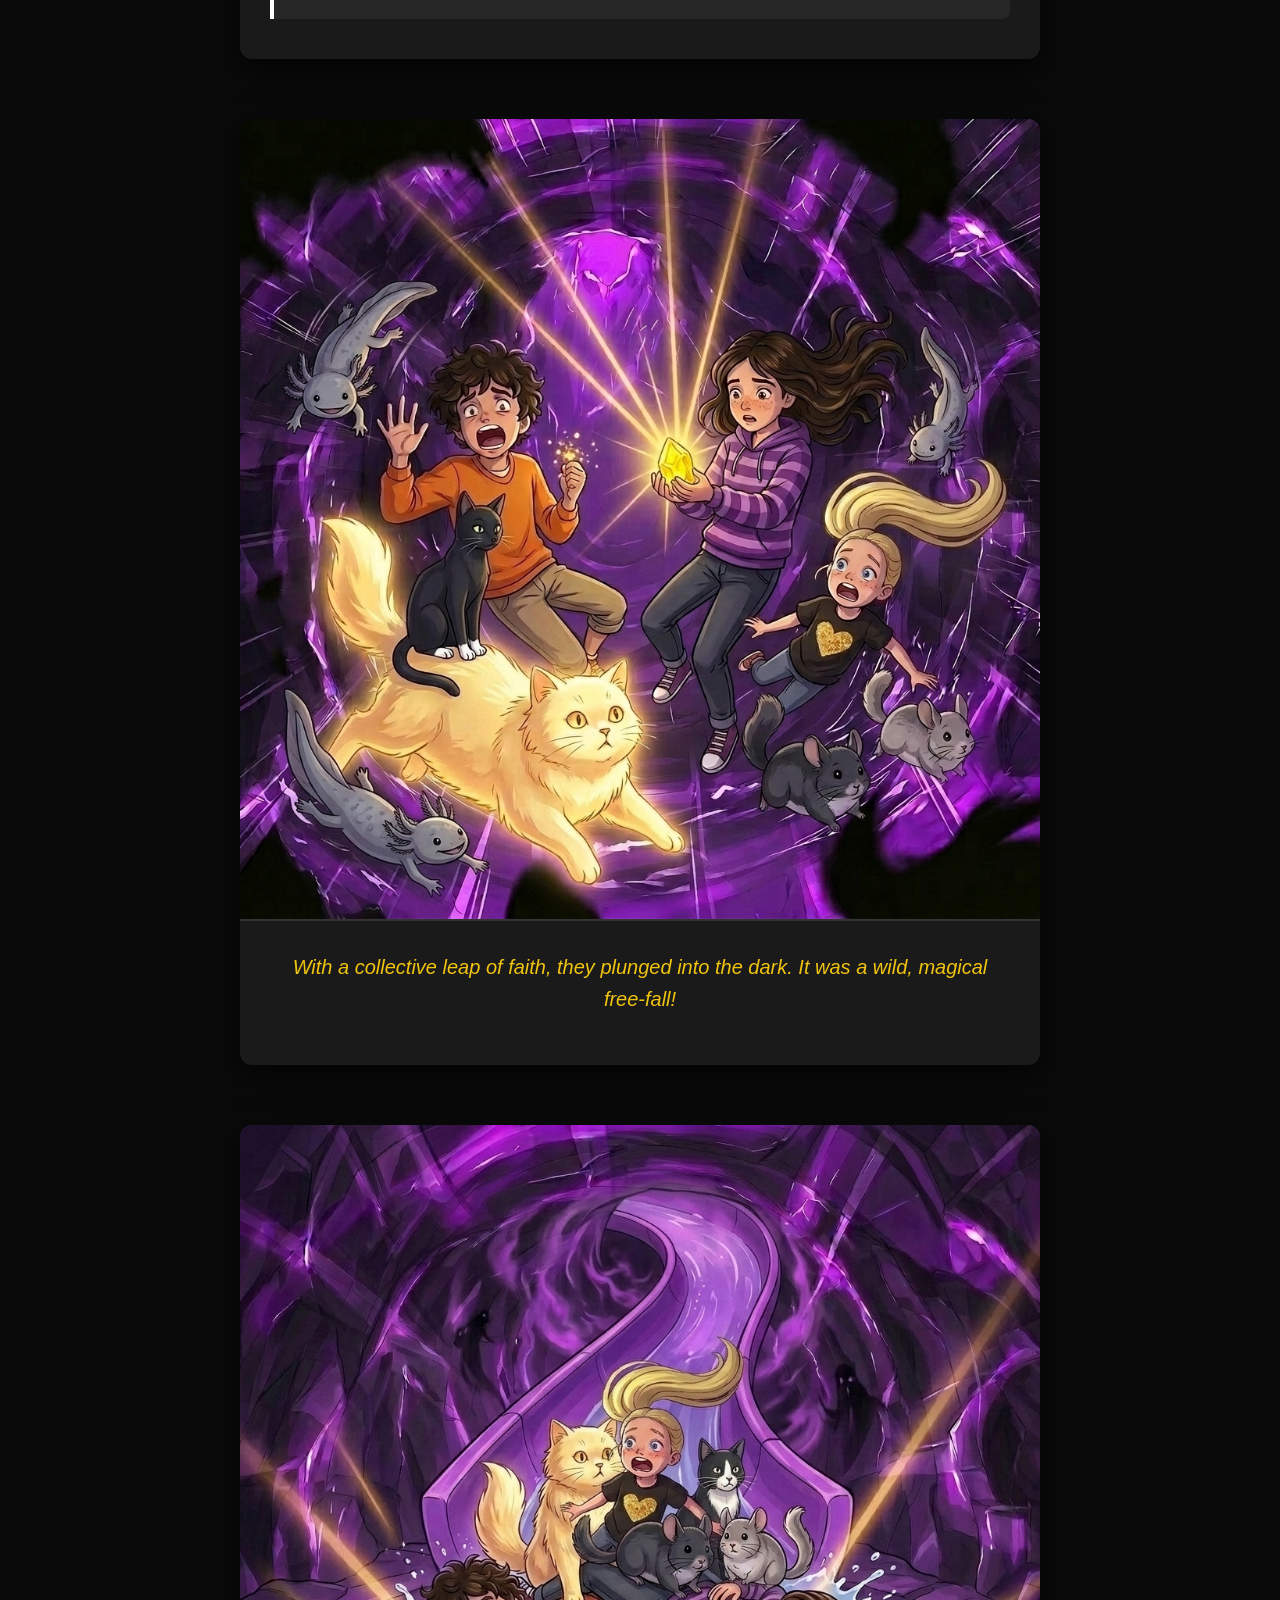
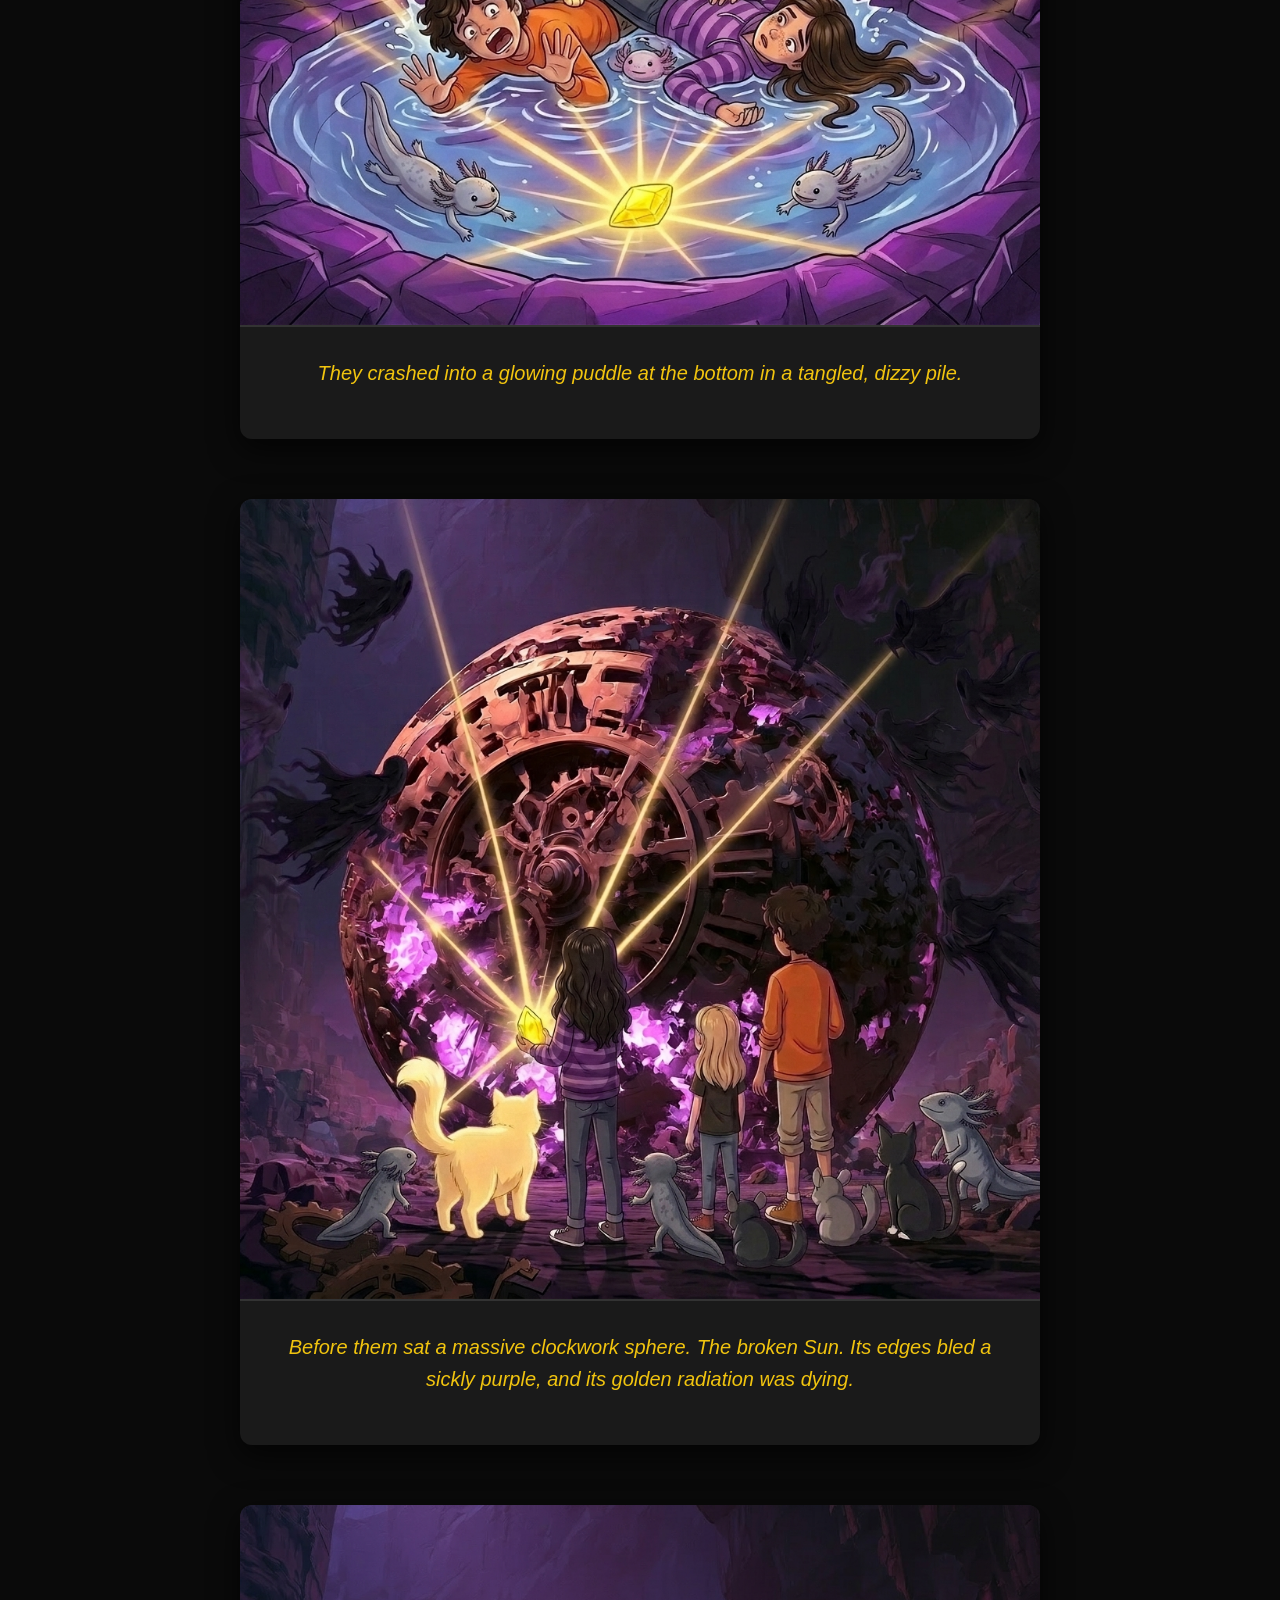
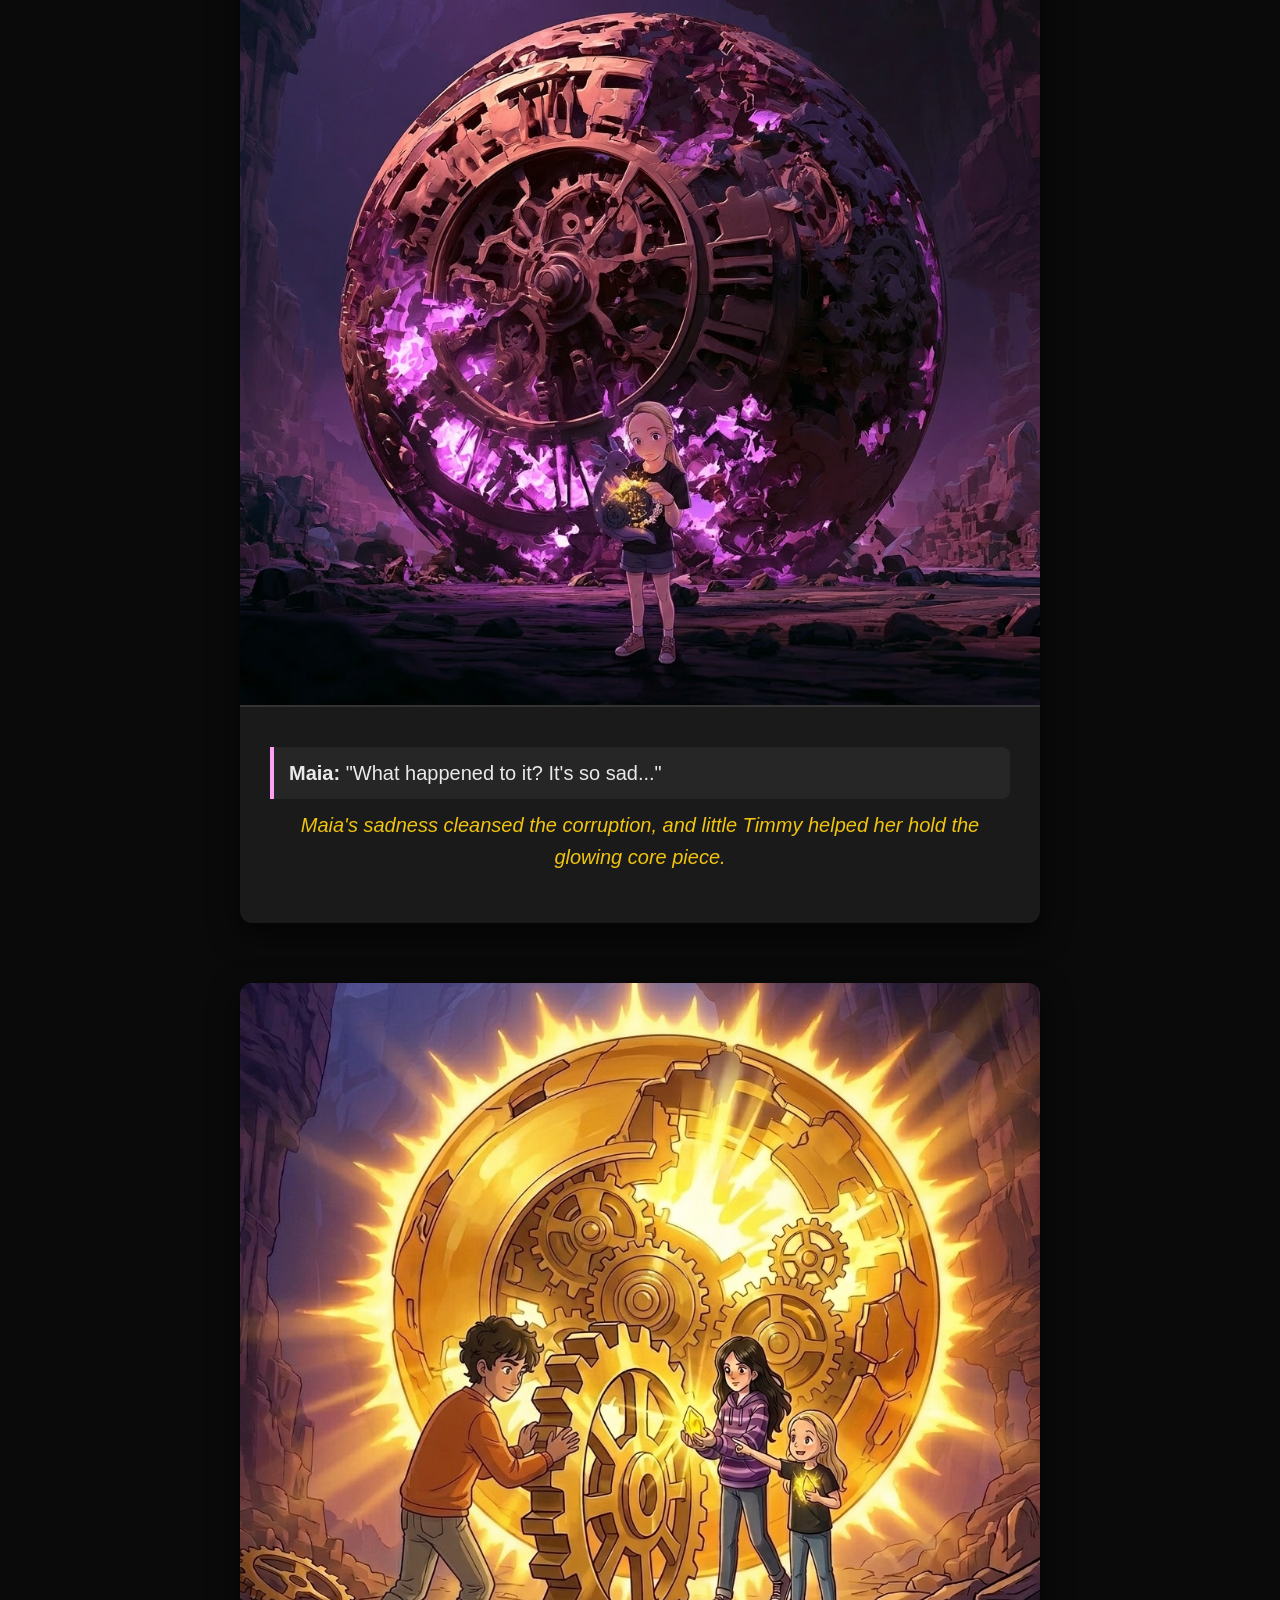
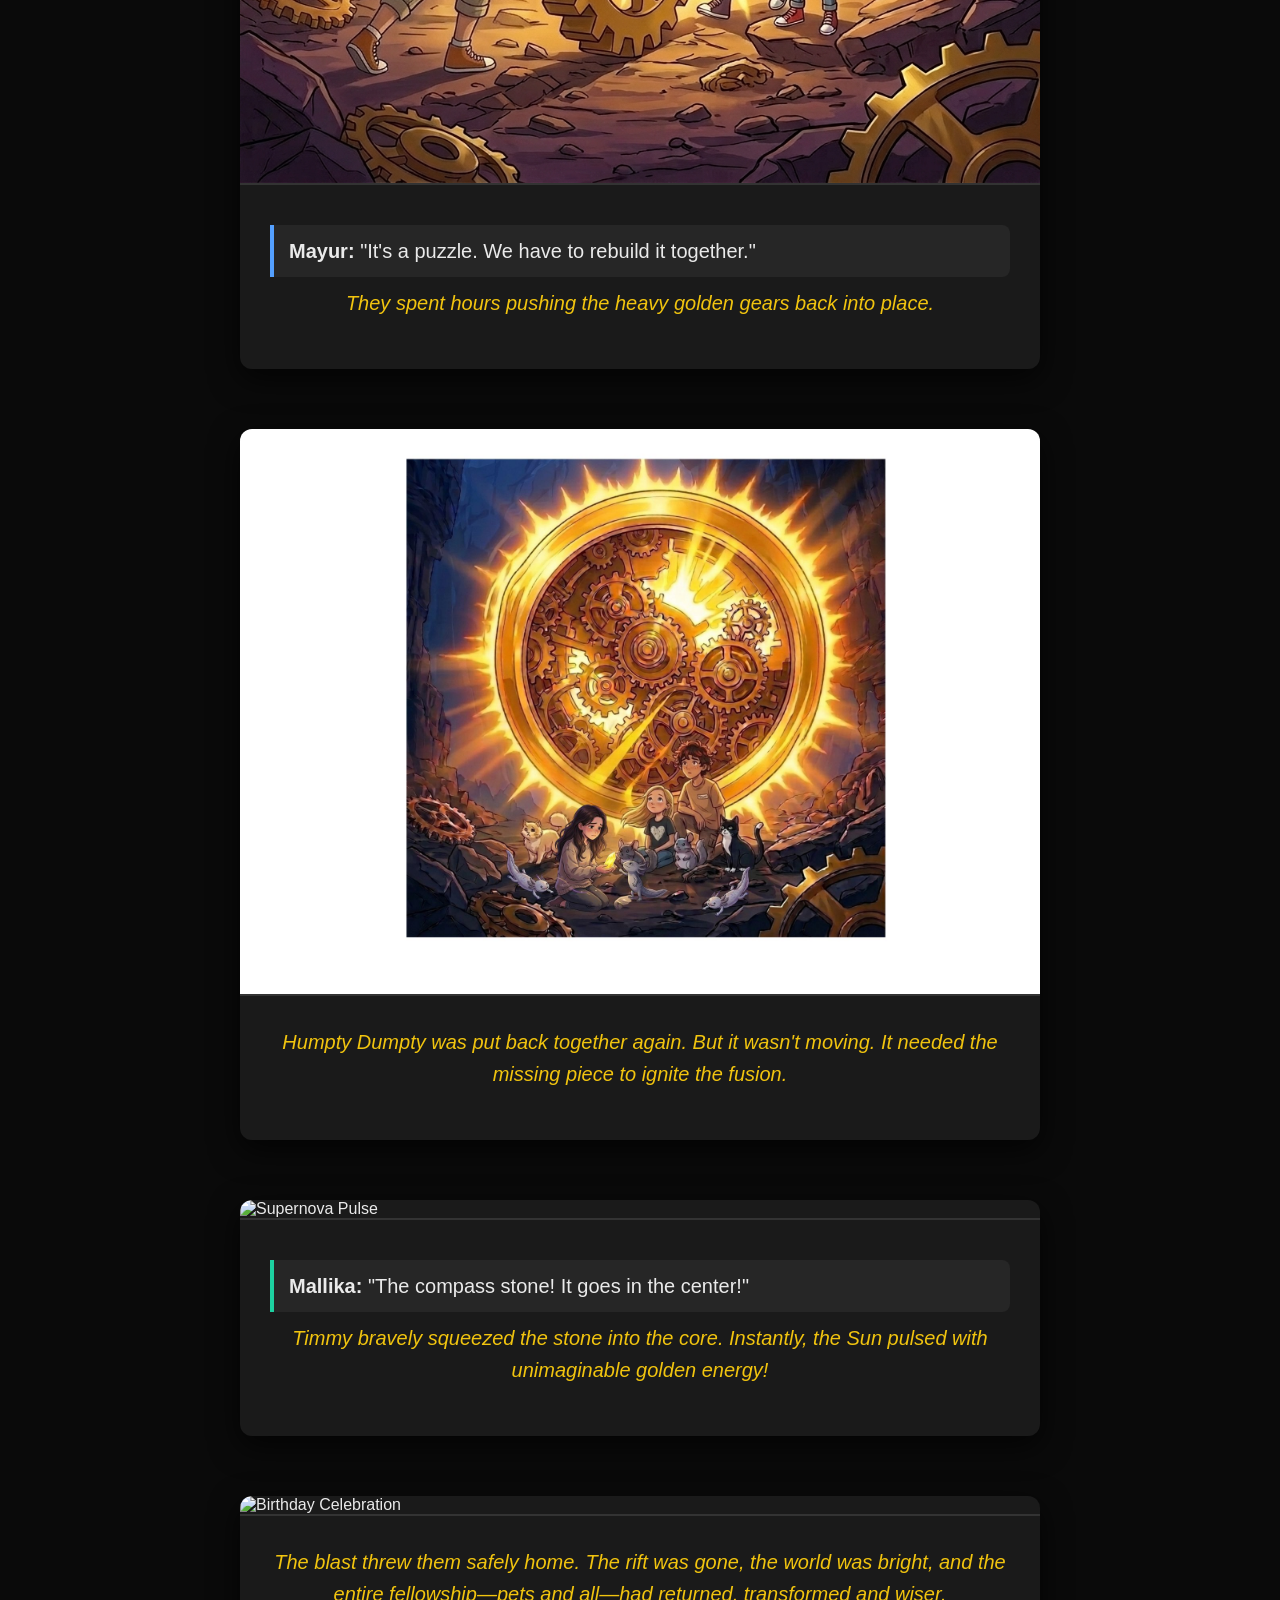
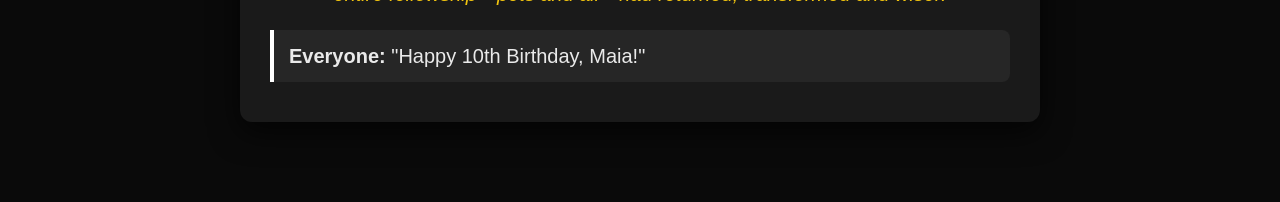
==== commit 9f9ca077: "Add files via upload" ====
--- a/index.html
+++ b/index.html
@@ -1,4 +1,3 @@
-<!-- File: index.html -->
 <!DOCTYPE html>
 <html lang="en">
 <head>
@@ -11,160 +10,158 @@
     <main class="comic-container">
 
         <!-- CHAPTER 1: THE KITCHEN RIFT -->
-        <section class="scene" style="background-image: url('images/pic1_2.jpg');">
-            <div class="text-box narrator">
-                <p>It was the morning before Maia's 10th birthday, and the kitchen was filled with the usual weekend chaos.</p>
-            </div>
-            <div class="text-box dialogue maia">
-                <p><strong>Maia:</strong> "The pancakes are almost ready!"</p>
+        <section class="panel">
+            <img src="images/pic1_2.jpg" alt="The Kitchen">
+            <div class="panel-text">
+                <p class="narrator">It was the morning before Maia's 10th birthday, and the kitchen was filled with the usual weekend chaos.</p>
+                <p class="dialogue maia"><strong>Maia:</strong> "The pancakes are almost ready!"</p>
             </div>
         </section>
 
-        <section class="scene" style="background-image: url('images/pic2.png');">
-            <div class="text-box narrator">
-                <p>Suddenly, the warm morning sun vanished, replaced by an eerie, twilight purple.</p>
-            </div>
-            <div class="text-box dialogue mayur">
-                <p><strong>Mayur:</strong> "Something has happened to spacetime. We need to analyze this."</p>
+        <section class="panel">
+            <img src="images/pic2.png" alt="Purple Sky">
+            <div class="panel-text">
+                <p class="narrator">Suddenly, the warm morning sun vanished, replaced by an eerie, twilight purple.</p>
+                <p class="dialogue mayur"><strong>Mayur:</strong> "Something has happened to spacetime. We need to analyze this."</p>
             </div>
         </section>
 
-        <section class="scene" style="background-image: url('images/pic3_2.jpg');">
-            <div class="text-box narrator">
-                <p>While the humans worried, the animals sensed the truth. Rata and Picard investigated a glowing crack in the fabric of reality.</p>
+        <section class="panel">
+            <img src="images/pic3_2.jpg" alt="Animals Investigating">
+            <div class="panel-text">
+                <p class="narrator">While the humans worried, the animals sensed the truth. Rata and Picard investigated a glowing crack in the fabric of reality.</p>
             </div>
         </section>
 
-        <section class="scene" style="background-image: url('images/pic4_2.jpg');">
-            <div class="text-box narrator">
-                <p>The moment they got close, the rift tore wide open right in the kitchen, revealing a strange dimension.</p>
-            </div>
-            <div class="text-box dialogue mayur">
-                <p><strong>Mayur:</strong> "If there is a world in there, maybe we can find a solution inside."</p>
+        <section class="panel">
+            <img src="images/pic4_2.jpg" alt="The Rift Opens">
+            <div class="panel-text">
+                <p class="narrator">The moment they got close, the rift tore wide open right in the kitchen, revealing a strange dimension.</p>
+                <p class="dialogue mayur"><strong>Mayur:</strong> "If there is a world in there, maybe we can find a solution inside."</p>
             </div>
         </section>
 
         <!-- CHAPTER 2: THE COMPASS & SHADOWS -->
-        <section class="scene" style="background-image: url('images/pic5.jpg');">
-            <div class="text-box narrator">
-                <p>They were pulled through the rift, stepping onto ancient floating rocks in a vast, purple twilight.</p>
+        <section class="panel">
+            <img src="images/pic5.jpg" alt="Entering Landscape">
+            <div class="panel-text">
+                <p class="narrator">They were pulled through the rift, stepping onto ancient floating rocks in a vast, purple twilight.</p>
             </div>
         </section>
 
-        <section class="scene" style="background-image: url('images/pic6.jpg');">
-            <div class="text-box narrator">
-                <p>Amidst the debris, Mallika noticed something everyone else missed.</p>
-            </div>
-            <div class="text-box dialogue mallika">
-                <p><strong>Mallika:</strong> "This crystal... it's shining golden light up the path. Like a compass!"</p>
+        <section class="panel">
+            <img src="images/pic6.jpg" alt="Compass Stone">
+            <div class="panel-text">
+                <p class="narrator">Amidst the debris, Mallika noticed something everyone else missed.</p>
+                <p class="dialogue mallika"><strong>Mallika:</strong> "This crystal... it's shining golden light up the path. Like a compass!"</p>
             </div>
         </section>
 
-        <section class="scene" style="background-image: url('images/pic7.png');">
-            <div class="text-box narrator">
-                <p>Mango and the chinchillas immediately took the lead, following the glowing beam up the fractured steps.</p>
+        <section class="panel">
+            <img src="images/pic7.png" alt="Pets Leading">
+            <div class="panel-text">
+                <p class="narrator">Mango and the chinchillas immediately took the lead, following the glowing beam up the fractured steps.</p>
             </div>
         </section>
 
-        <section class="scene" style="background-image: url('images/pic8_2.png');">
-            <div class="text-box narrator">
-                <p>As dark shadow creatures swarmed, Snowy erupted in a brilliant golden glow, creating an unbreakable shield.</p>
+        <section class="panel">
+            <img src="images/pic8_2.png" alt="Snowy's Shield">
+            <div class="panel-text">
+                <p class="narrator">As dark shadow creatures swarmed, Snowy erupted in a brilliant golden glow, creating an unbreakable shield.</p>
             </div>
         </section>
 
-        <section class="scene" style="background-image: url('images/pic9.jpg');">
-            <div class="text-box narrator">
-                <p>Shadow monsters swarmed from the void, but the group was safe inside the golden dome.</p>
-            </div>
-            <div class="text-box dialogue mallika">
-                <p><strong>Mallika:</strong> "Look at them tripping over themselves to get to us. As long as we follow the compass, they can't break the light."</p>
+        <section class="panel">
+            <img src="images/pic9.jpg" alt="Walking Through Shadows">
+            <div class="panel-text">
+                <p class="narrator">Shadow monsters swarmed from the void, but the group was safe inside the golden dome.</p>
+                <p class="dialogue mallika"><strong>Mallika:</strong> "Look at them tripping over themselves to get to us. As long as we follow the compass, they can't break the light."</p>
             </div>
         </section>
 
         <!-- CHAPTER 3: THE DARK TUNNEL -->
-        <section class="scene" style="background-image: url('images/pic10.jpg');">
-            <div class="text-box narrator">
-                <p>The path led them directly to the mouth of a pitch-black, wet stone tunnel. A single pinprick of light shone at the very end.</p>
+        <section class="panel">
+            <img src="images/pic10.jpg" alt="Tunnel Entrance">
+            <div class="panel-text">
+                <p class="narrator">The path led them directly to the mouth of a pitch-black, wet stone tunnel. A single pinprick of light shone at the very end.</p>
             </div>
         </section>
 
-        <section class="scene" style="background-image: url('images/pic11.jpg');">
-            <div class="text-box narrator">
-                <p>Protected by the shield, they peered into the depths, unsure of what awaited them below.</p>
-            </div>
-            <div class="text-box dialogue mayur">
-                <p><strong>Mayur:</strong> "It's completely dark. I don't dare go in there."</p>
+        <section class="panel">
+            <img src="images/pic11.jpg" alt="Looking Into Tunnel">
+            <div class="panel-text">
+                <p class="narrator">Protected by the shield, they peered into the depths, unsure of what awaited them below.</p>
+                <p class="dialogue mayur"><strong>Mayur:</strong> "It's completely dark. I don't dare go in there."</p>
             </div>
         </section>
 
-        <section class="scene" style="background-image: url('images/pic12.jpg');">
-            <div class="text-box narrator">
-                <p>Suddenly, three familiar faces emerged from the darkness.</p>
-            </div>
-            <div class="text-box dialogue">
-                <p><strong>Jannik, Bob & Timmy:</strong> "We know this tunnel well. It is safe, but slippery and fast. You must slide!"</p>
+        <section class="panel">
+            <img src="images/pic12.jpg" alt="Axolotls Appear">
+            <div class="panel-text">
+                <p class="narrator">Suddenly, three familiar faces emerged from the darkness.</p>
+                <p class="dialogue"><strong>Jannik, Bob & Timmy:</strong> "We know this tunnel well. It is safe, but slippery and fast. You must slide!"</p>
             </div>
         </section>
 
-        <section class="scene" style="background-image: url('images/pic13.jpg');">
-            <div class="text-box narrator">
-                <p>With a collective leap of faith, they plunged into the dark. It was a wild, magical free-fall!</p>
+        <section class="panel">
+            <img src="images/pic13.jpg" alt="Free Fall Slide">
+            <div class="panel-text">
+                <p class="narrator">With a collective leap of faith, they plunged into the dark. It was a wild, magical free-fall!</p>
             </div>
         </section>
 
-        <section class="scene" style="background-image: url('images/pic14.jpg');">
-            <div class="text-box narrator">
-                <p>They crashed into a glowing puddle at the bottom in a tangled, dizzy pile.</p>
+        <section class="panel">
+            <img src="images/pic14.jpg" alt="Pile Up Crash">
+            <div class="panel-text">
+                <p class="narrator">They crashed into a glowing puddle at the bottom in a tangled, dizzy pile.</p>
             </div>
         </section>
 
         <!-- CHAPTER 4: THE BROKEN SUN -->
-        <section class="scene" style="background-image: url('images/pic15.jpg');">
-            <div class="text-box narrator">
-                <p>Before them sat a massive clockwork sphere. The broken Sun. Its edges bled a sickly purple, and its golden radiation was dying.</p>
+        <section class="panel">
+            <img src="images/pic15.jpg" alt="Broken Sun Clockwork">
+            <div class="panel-text">
+                <p class="narrator">Before them sat a massive clockwork sphere. The broken Sun. Its edges bled a sickly purple, and its golden radiation was dying.</p>
             </div>
         </section>
 
-        <section class="scene" style="background-image: url('images/pic16.jpg');">
-            <div class="text-box dialogue maia">
-                <p><strong>Maia:</strong> "What happened to it? It's so sad..."</p>
-            </div>
-            <div class="text-box narrator">
-                <p>Maia's sadness cleansed the corruption, and little Timmy helped her hold the glowing core piece.</p>
+        <section class="panel">
+            <img src="images/pic16.jpg" alt="Maia's Tear">
+            <div class="panel-text">
+                <p class="dialogue maia"><strong>Maia:</strong> "What happened to it? It's so sad..."</p>
+                <p class="narrator">Maia's sadness cleansed the corruption, and little Timmy helped her hold the glowing core piece.</p>
             </div>
         </section>
 
-        <section class="scene" style="background-image: url('images/pic17.jpg');">
-            <div class="text-box dialogue mayur">
-                <p><strong>Mayur:</strong> "It's a puzzle. We have to rebuild it together."</p>
-            </div>
-            <div class="text-box narrator">
-                <p>They spent hours pushing the heavy golden gears back into place.</p>
+        <section class="panel">
+            <img src="images/pic17.jpg" alt="Pushing Gears">
+            <div class="panel-text">
+                <p class="dialogue mayur"><strong>Mayur:</strong> "It's a puzzle. We have to rebuild it together."</p>
+                <p class="narrator">They spent hours pushing the heavy golden gears back into place.</p>
             </div>
         </section>
 
-        <section class="scene" style="background-image: url('images/pic18.jpg');">
-            <div class="text-box narrator">
-                <p>Humpty Dumpty was put back together again. But it wasn't moving. It needed the missing piece to ignite the fusion.</p>
+        <section class="panel">
+            <img src="images/pic18.jpg" alt="Dormant Sun">
+            <div class="panel-text">
+                <p class="narrator">Humpty Dumpty was put back together again. But it wasn't moving. It needed the missing piece to ignite the fusion.</p>
             </div>
         </section>
 
         <!-- CHAPTER 5: FULL CIRCLE -->
-        <section class="scene" style="background-image: url('images/pic19.jpg');">
-            <div class="text-box dialogue mallika">
-                <p><strong>Mallika:</strong> "The compass stone! It goes in the center!"</p>
-            </div>
-            <div class="text-box narrator">
-                <p>Timmy bravely squeezed the stone into the core. Instantly, the Sun pulsed with unimaginable golden energy!</p>
+        <section class="panel">
+            <img src="images/pic19.jpg" alt="Supernova Pulse">
+            <div class="panel-text">
+                <p class="dialogue mallika"><strong>Mallika:</strong> "The compass stone! It goes in the center!"</p>
+                <p class="narrator">Timmy bravely squeezed the stone into the core. Instantly, the Sun pulsed with unimaginable golden energy!</p>
             </div>
         </section>
 
-        <section class="scene" style="background-image: url('images/pic20.png');">
-            <div class="text-box narrator">
-                <p>The blast threw them safely home. The rift was gone, the world was bright, and the entire fellowship—pets and all—had returned, transformed and wiser.</p>
-            </div>
-            <div class="text-box dialogue">
-                <p><strong>Everyone:</strong> "Happy 10th Birthday, Maia!"</p>
+        <section class="panel">
+            <img src="images/pic20.png" alt="Birthday Celebration">
+            <div class="panel-text">
+                <p class="narrator">The blast threw them safely home. The rift was gone, the world was bright, and the entire fellowship—pets and all—had returned, transformed and wiser.</p>
+                <p class="dialogue"><strong>Everyone:</strong> "Happy 10th Birthday, Maia!"</p>
             </div>
         </section>
 
--- a/styles.css
+++ b/styles.css
@@ -1,50 +1,61 @@
-/* File: styles.css */
+/* Clean, modern Webtoon/Storybook Style */
 body, html {
     margin: 0;
     padding: 0;
-    background-color: #000;
+    background-color: #0a0a0a; /* Deep charcoal, easier on eyes than pure black */
     font-family: 'Segoe UI', Tahoma, Geneva, Verdana, sans-serif;
-    color: #fff;
+    color: #eaeaea;
 }
 
+/* Centers the comic and prevents it from getting too wide on desktop monitors */
 .comic-container {
-    display: flex;
-    flex-direction: column;
+    max-width: 800px;
+    margin: 0 auto;
+    padding: 20px;
 }
 
-.scene {
-    position: relative;
-    width: 100vw;
-    height: 100vh;
-    background-size: cover;
-    background-position: center;
-    background-attachment: fixed; /* Creates the parallax scrolling effect */
-    display: flex;
-    flex-direction: column;
-    justify-content: flex-end;
-    padding: 5vh 5vw;
-    box-sizing: border-box;
+/* Styles each image+text block as a sleek card */
+.panel {
+    background-color: #1a1a1a;
+    border-radius: 12px;
+    overflow: hidden;
+    margin-bottom: 60px;
+    box-shadow: 0 10px 30px rgba(0, 0, 0, 0.7);
 }
 
-.text-box {
-    background: rgba(0, 0, 0, 0.7);
-    backdrop-filter: blur(5px);
-    border-radius: 12px;
-    padding: 20px;
-    margin-bottom: 20px;
-    max-width: 600px;
-    border-left: 4px solid #fff;
-    box-shadow: 0 4px 15px rgba(0,0,0,0.5);
-    font-size: 1.2rem;
-    line-height: 1.5;
+/* Ensures the image never crops, scales perfectly, and fills the card width */
+.panel img {
+    width: 100%;
+    height: auto;
+    display: block;
+    border-bottom: 2px solid #333;
+}
+
+/* The text area below the image */
+.panel-text {
+    padding: 30px;
+    font-size: 1.25rem;
+    line-height: 1.6;
 }
 
 .narrator {
-    border-left-color: #f1c40f; 
+    color: #f1c40f; 
     font-style: italic;
-    align-self: center; 
+    margin-top: 0;
+    margin-bottom: 20px;
+    text-align: center;
 }
 
-.maia { border-left-color: #ff9ff3; align-self: flex-start; }
-.mayur { border-left-color: #54a0ff; align-self: flex-start; }
-.mallika { border-left-color: #1dd1a1; align-self: flex-start; }+.dialogue {
+    margin: 10px 0;
+    padding-left: 15px;
+    border-left: 4px solid #fff;
+    background: rgba(255, 255, 255, 0.05);
+    padding: 10px 15px;
+    border-radius: 0 8px 8px 0;
+}
+
+/* Character color codes */
+.maia { border-left-color: #ff9ff3; }
+.mayur { border-left-color: #54a0ff; }
+.mallika { border-left-color: #1dd1a1; }
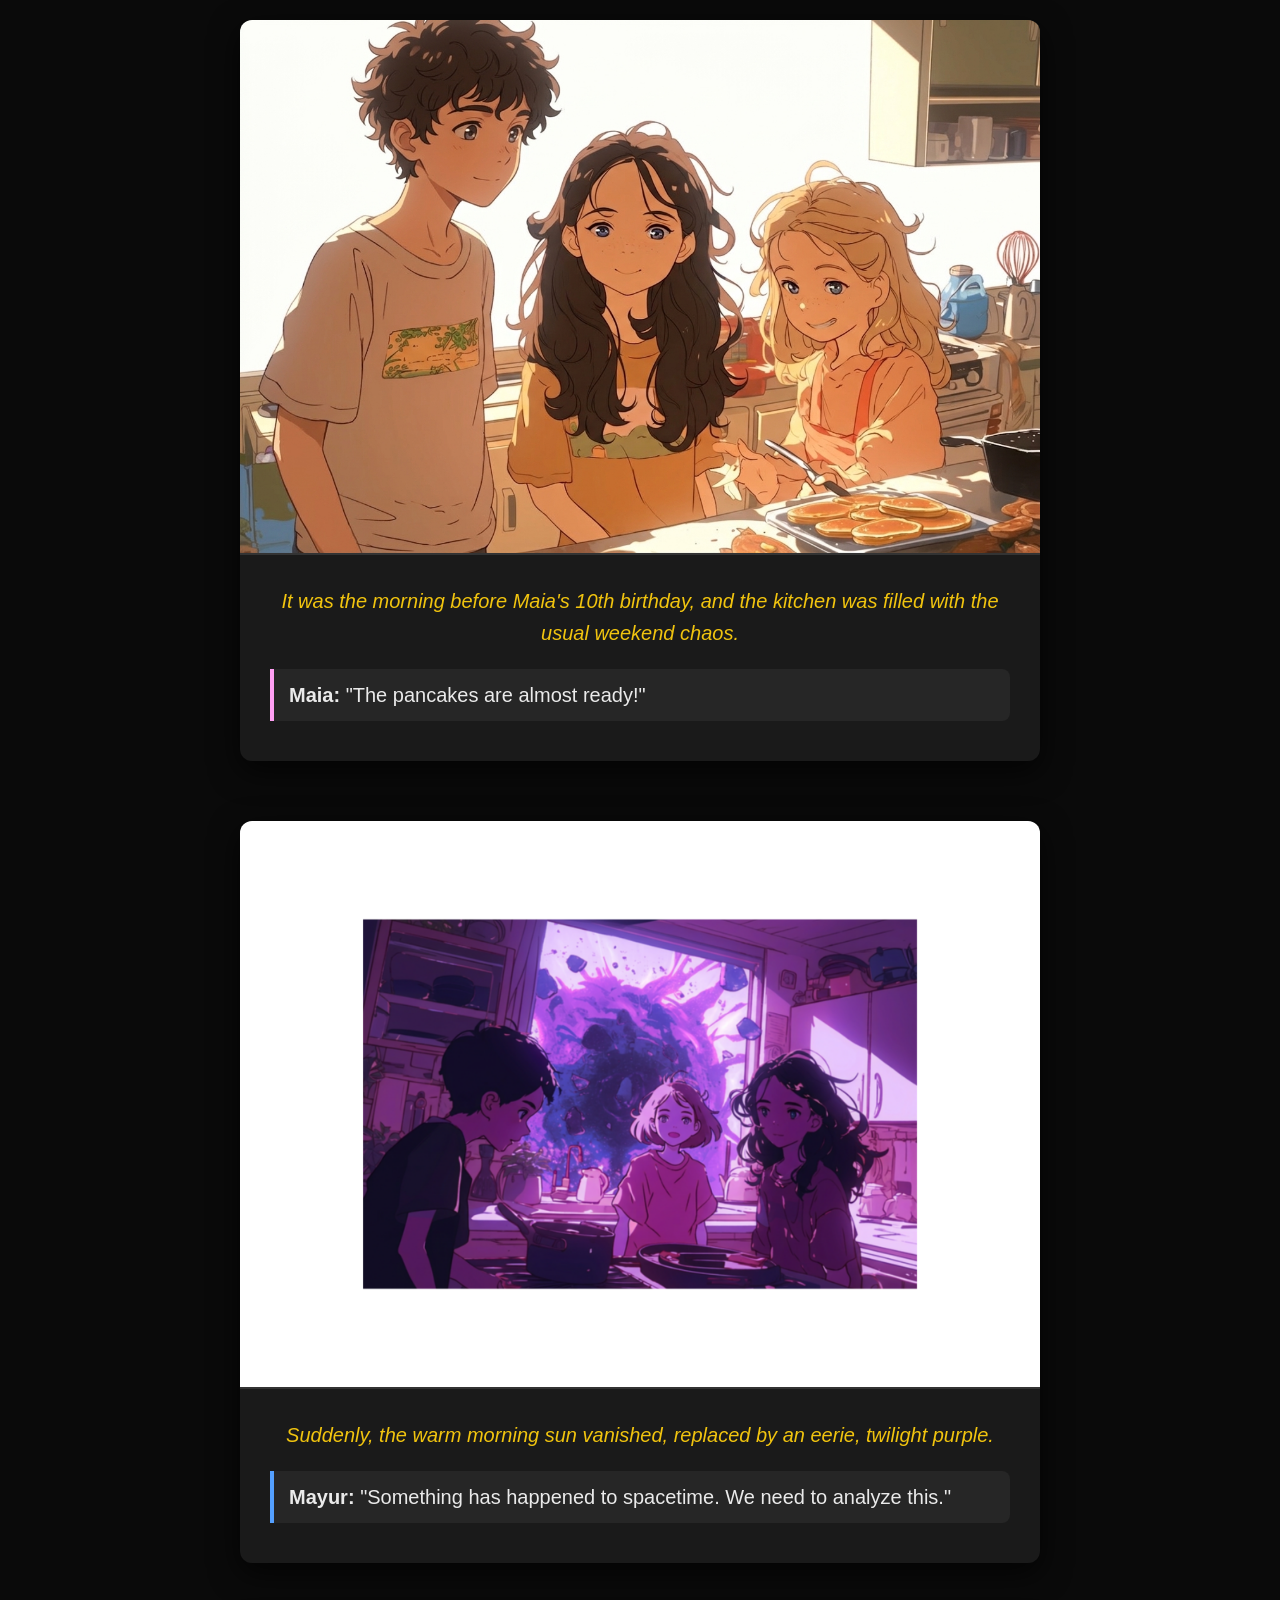
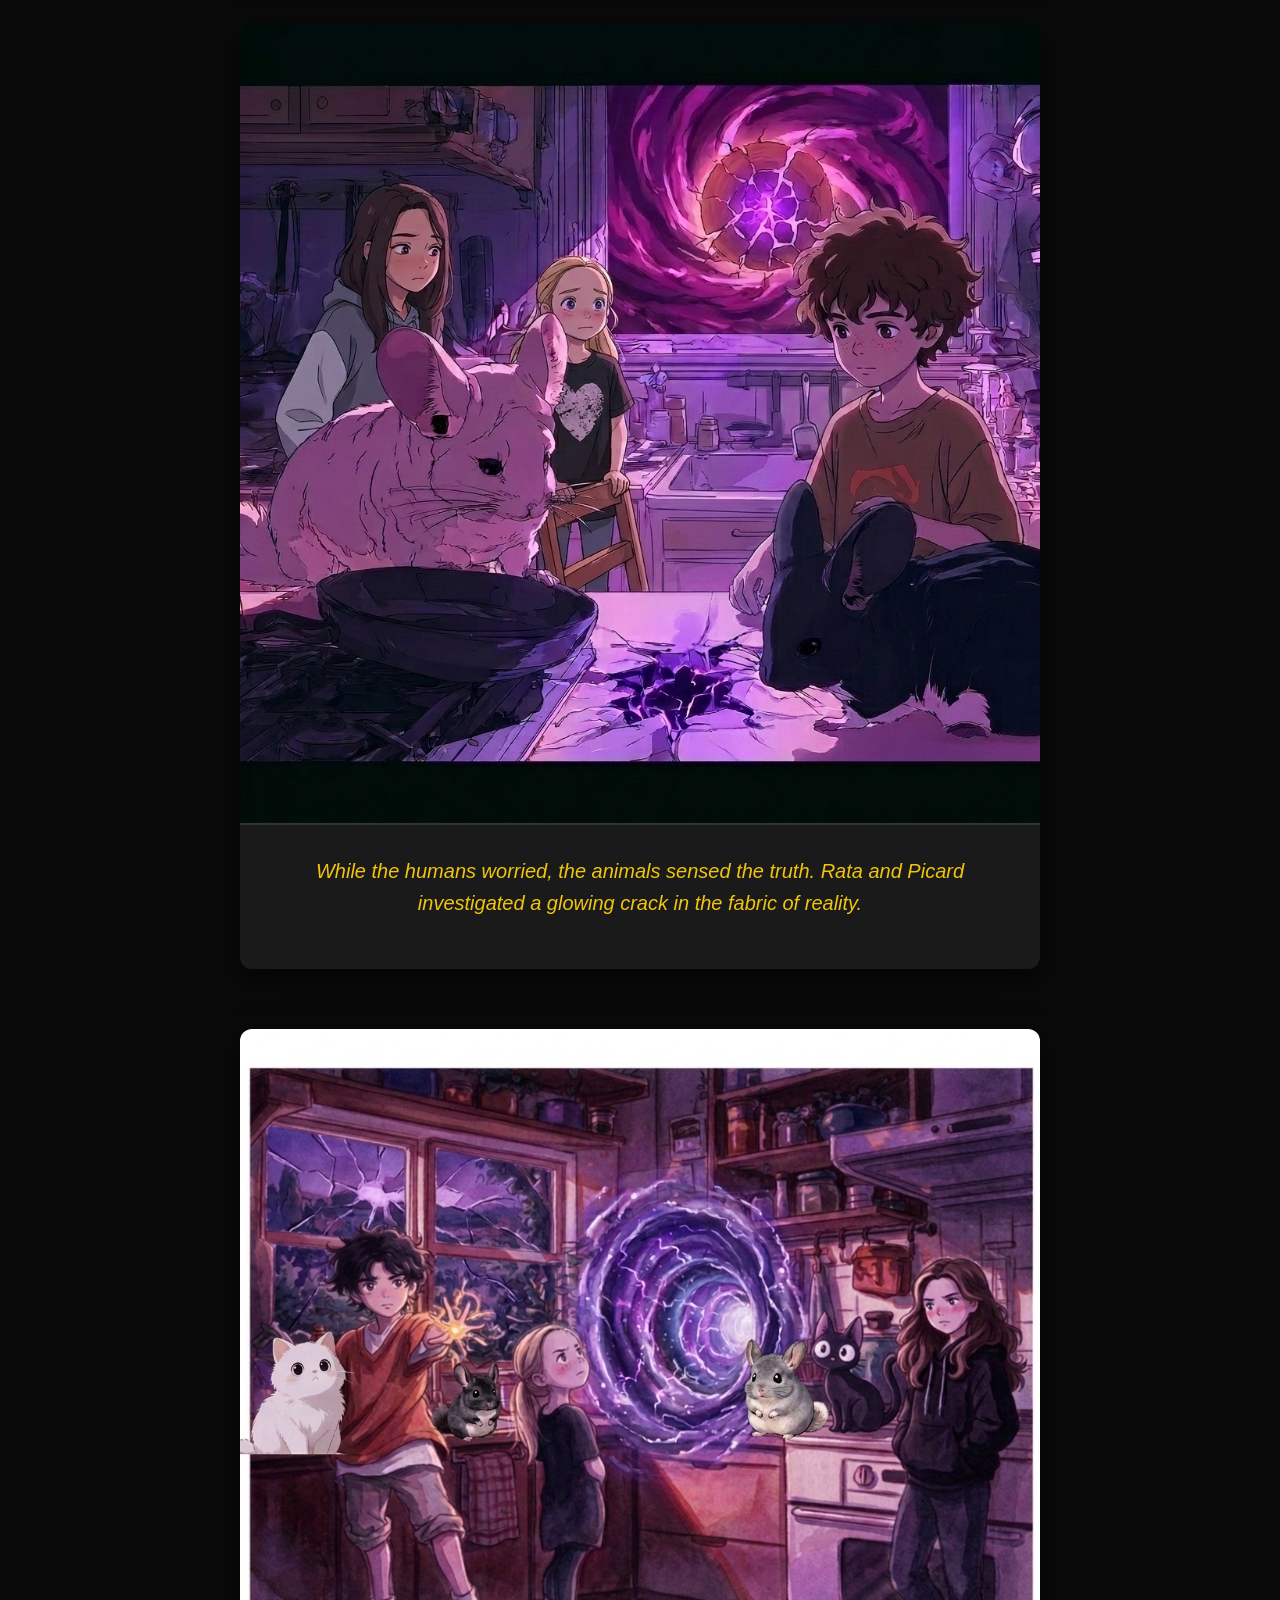
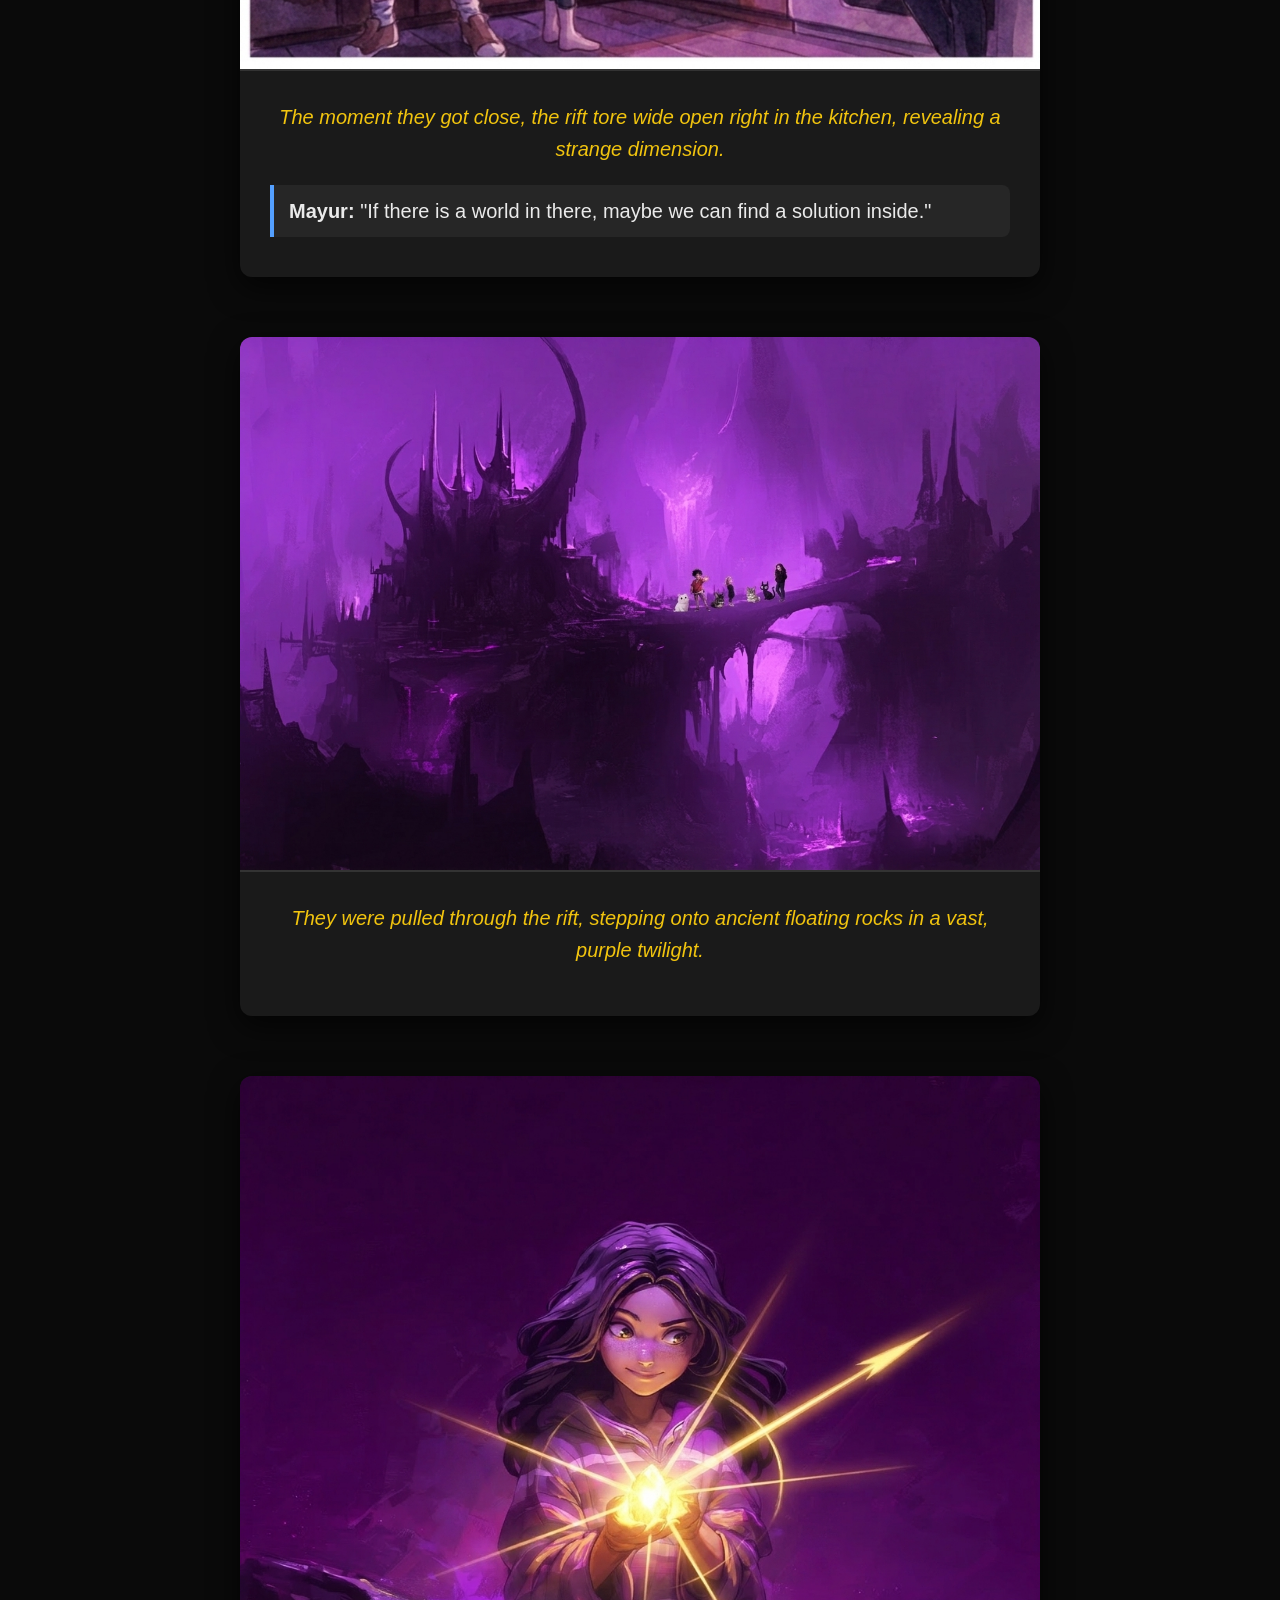
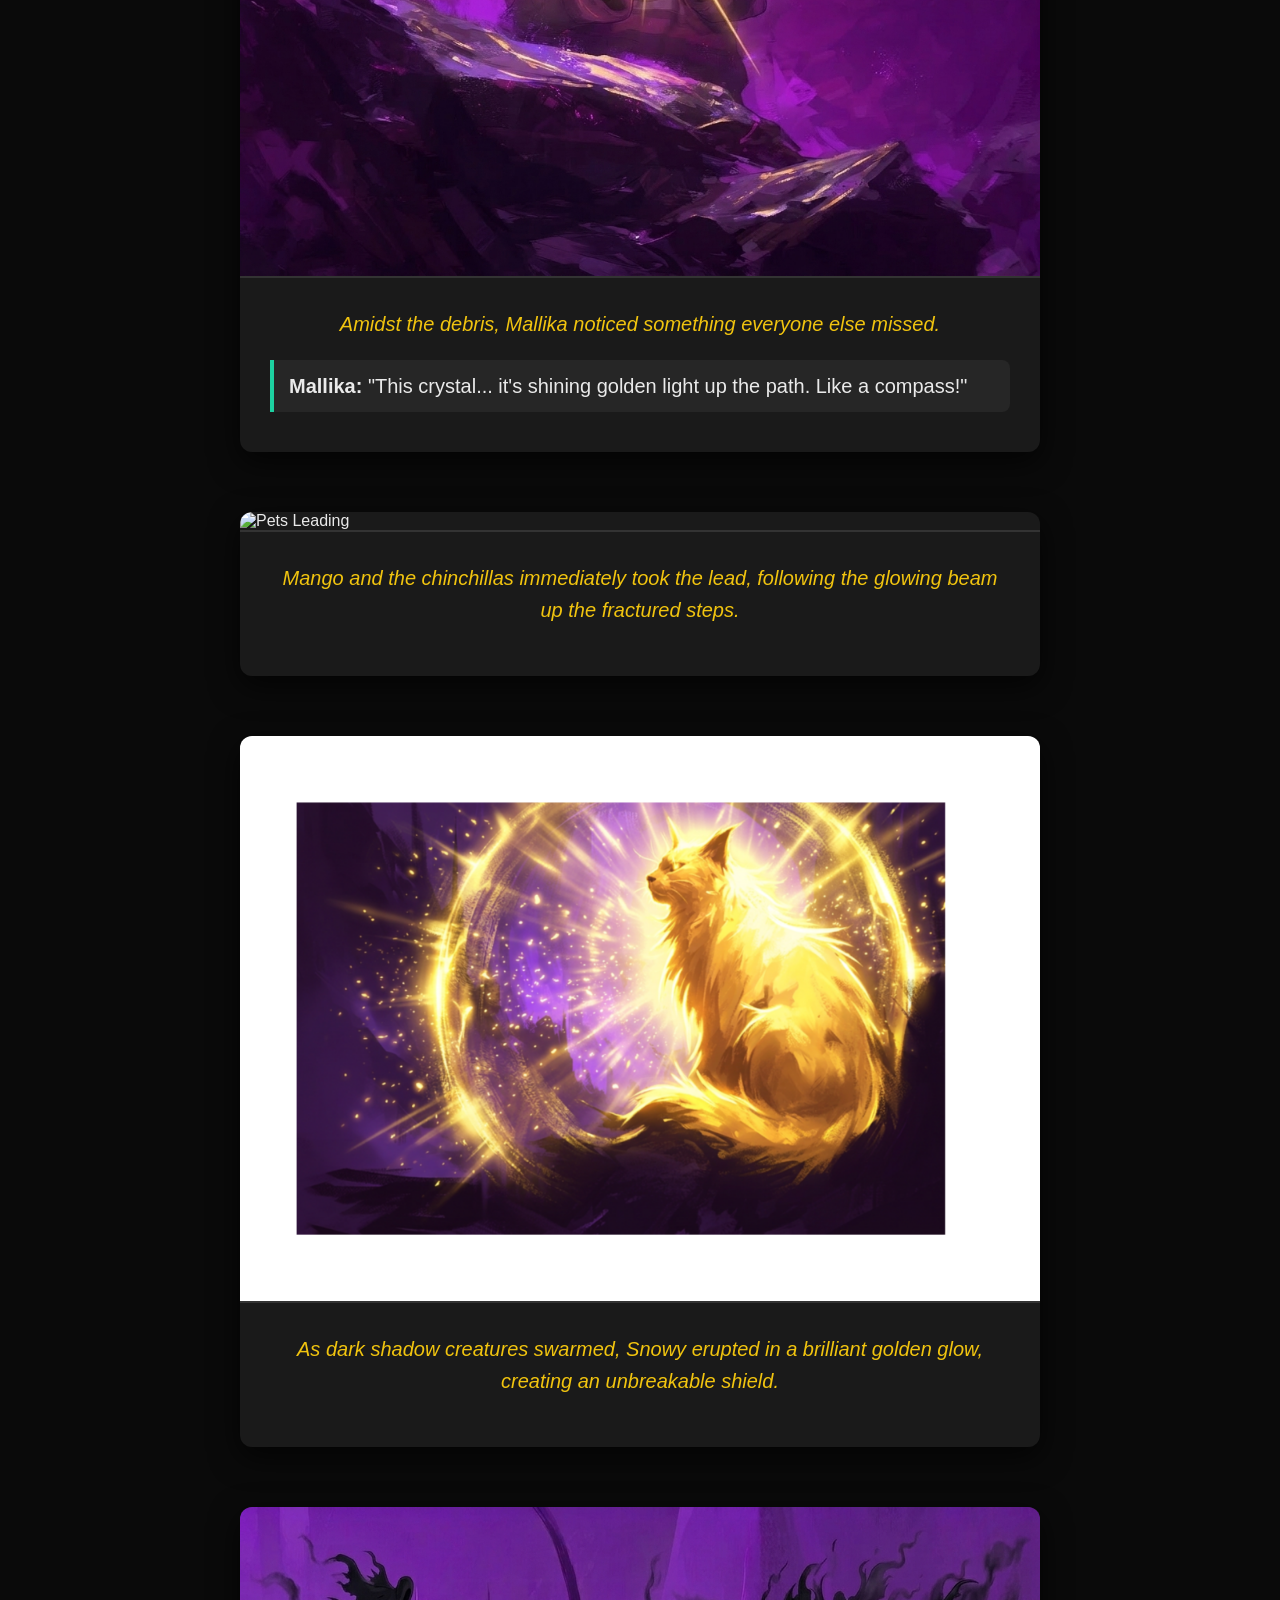
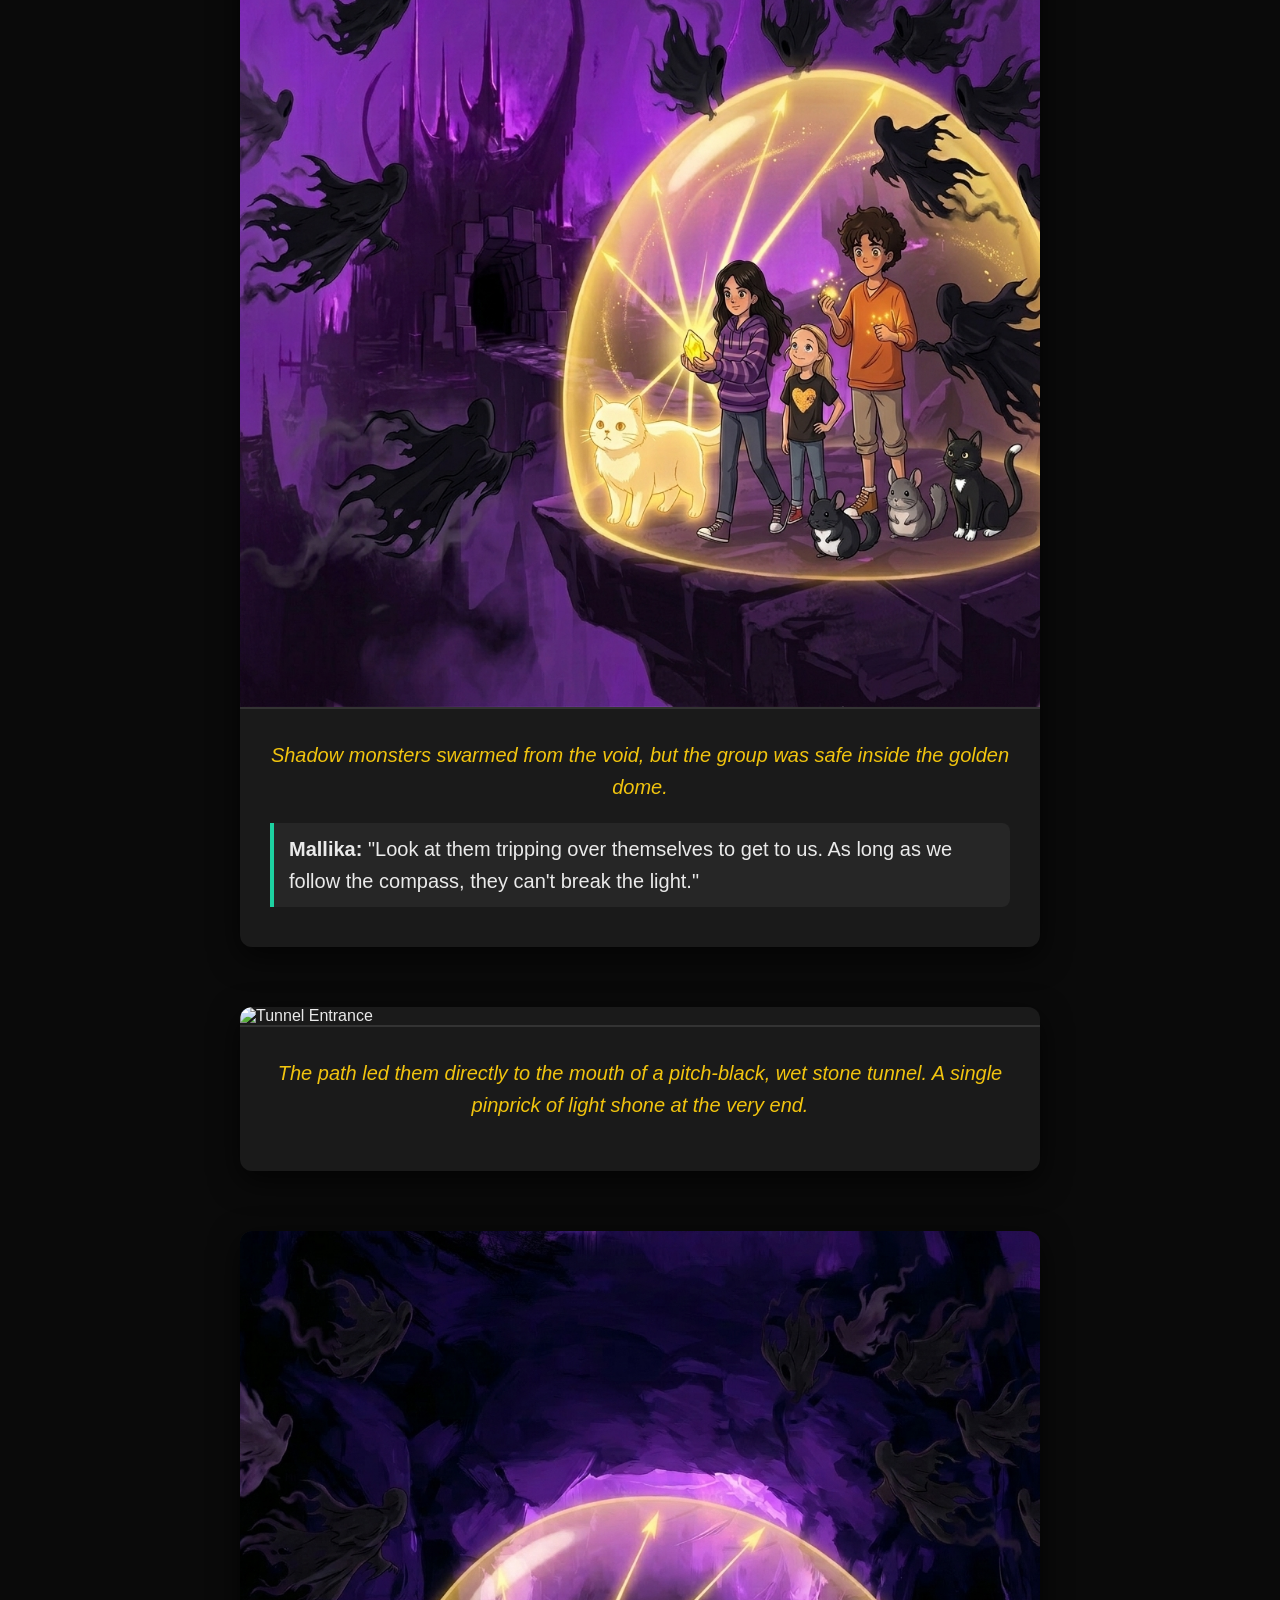
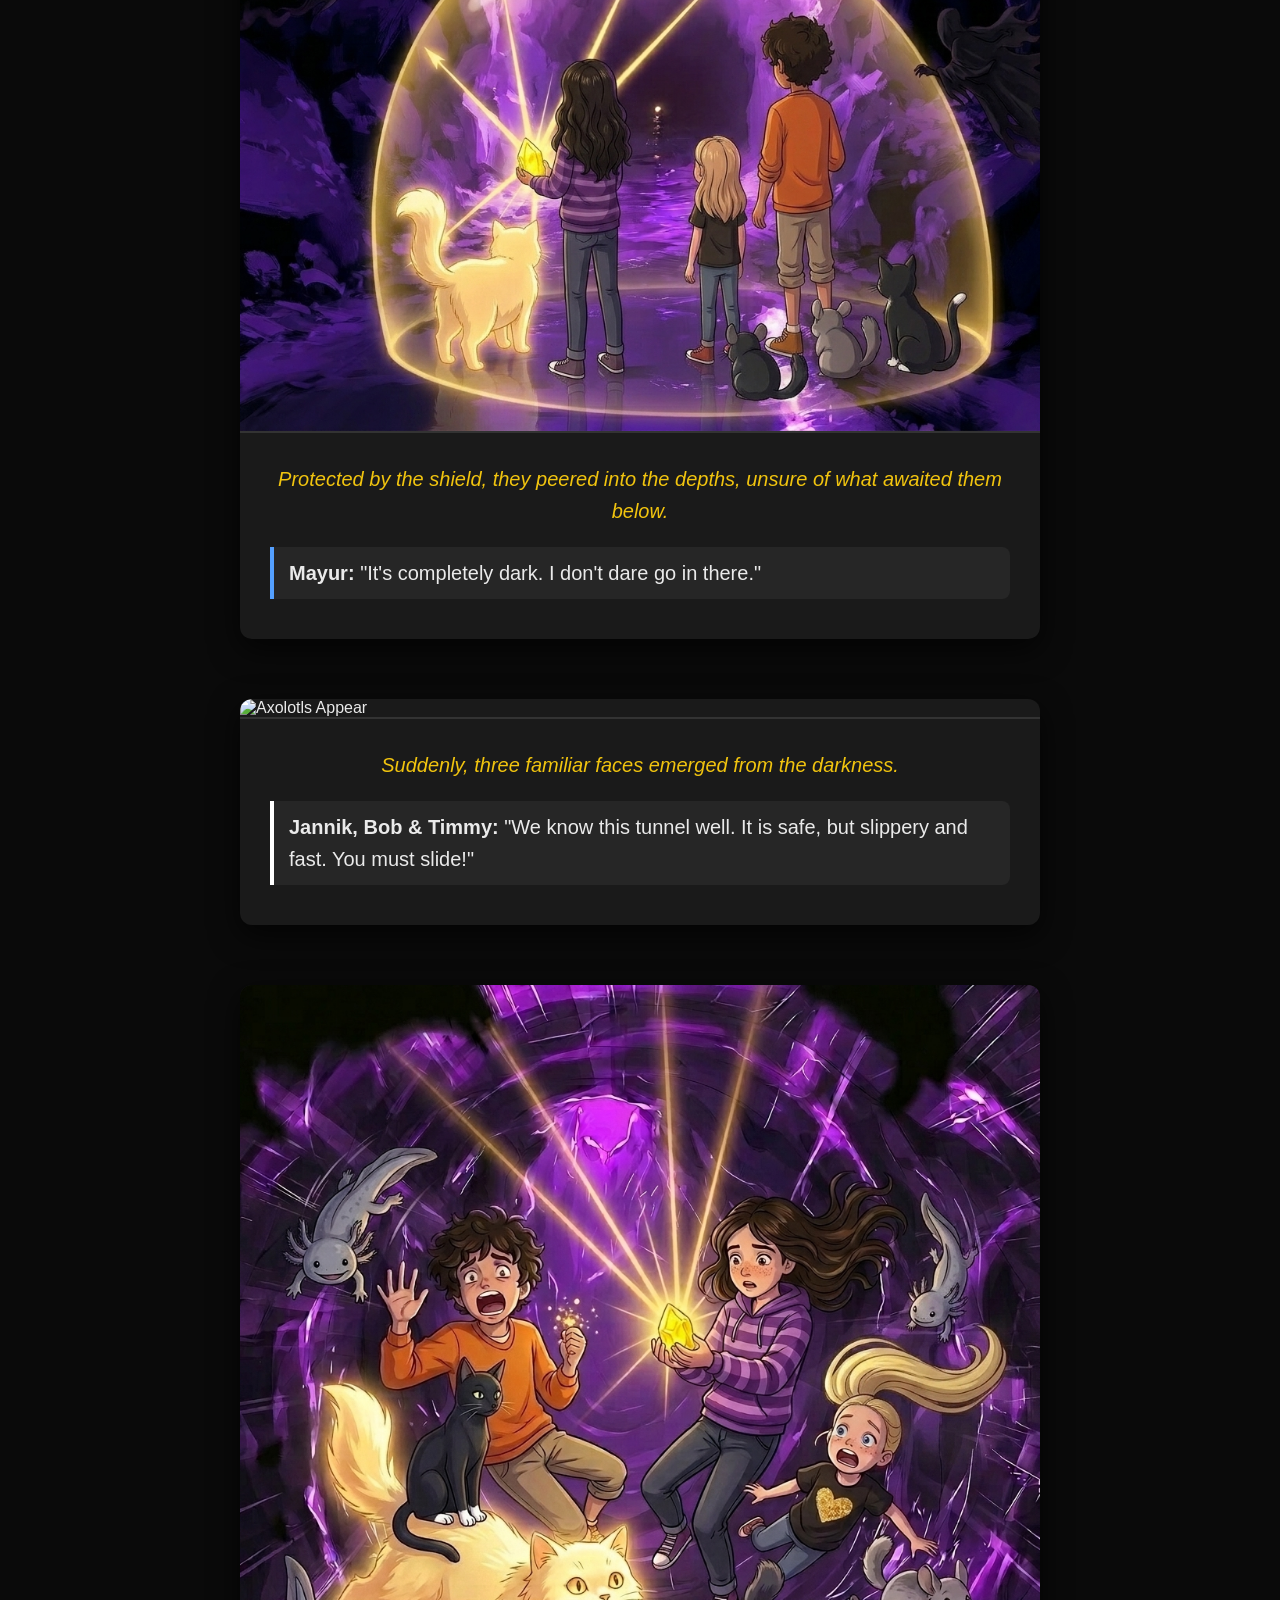
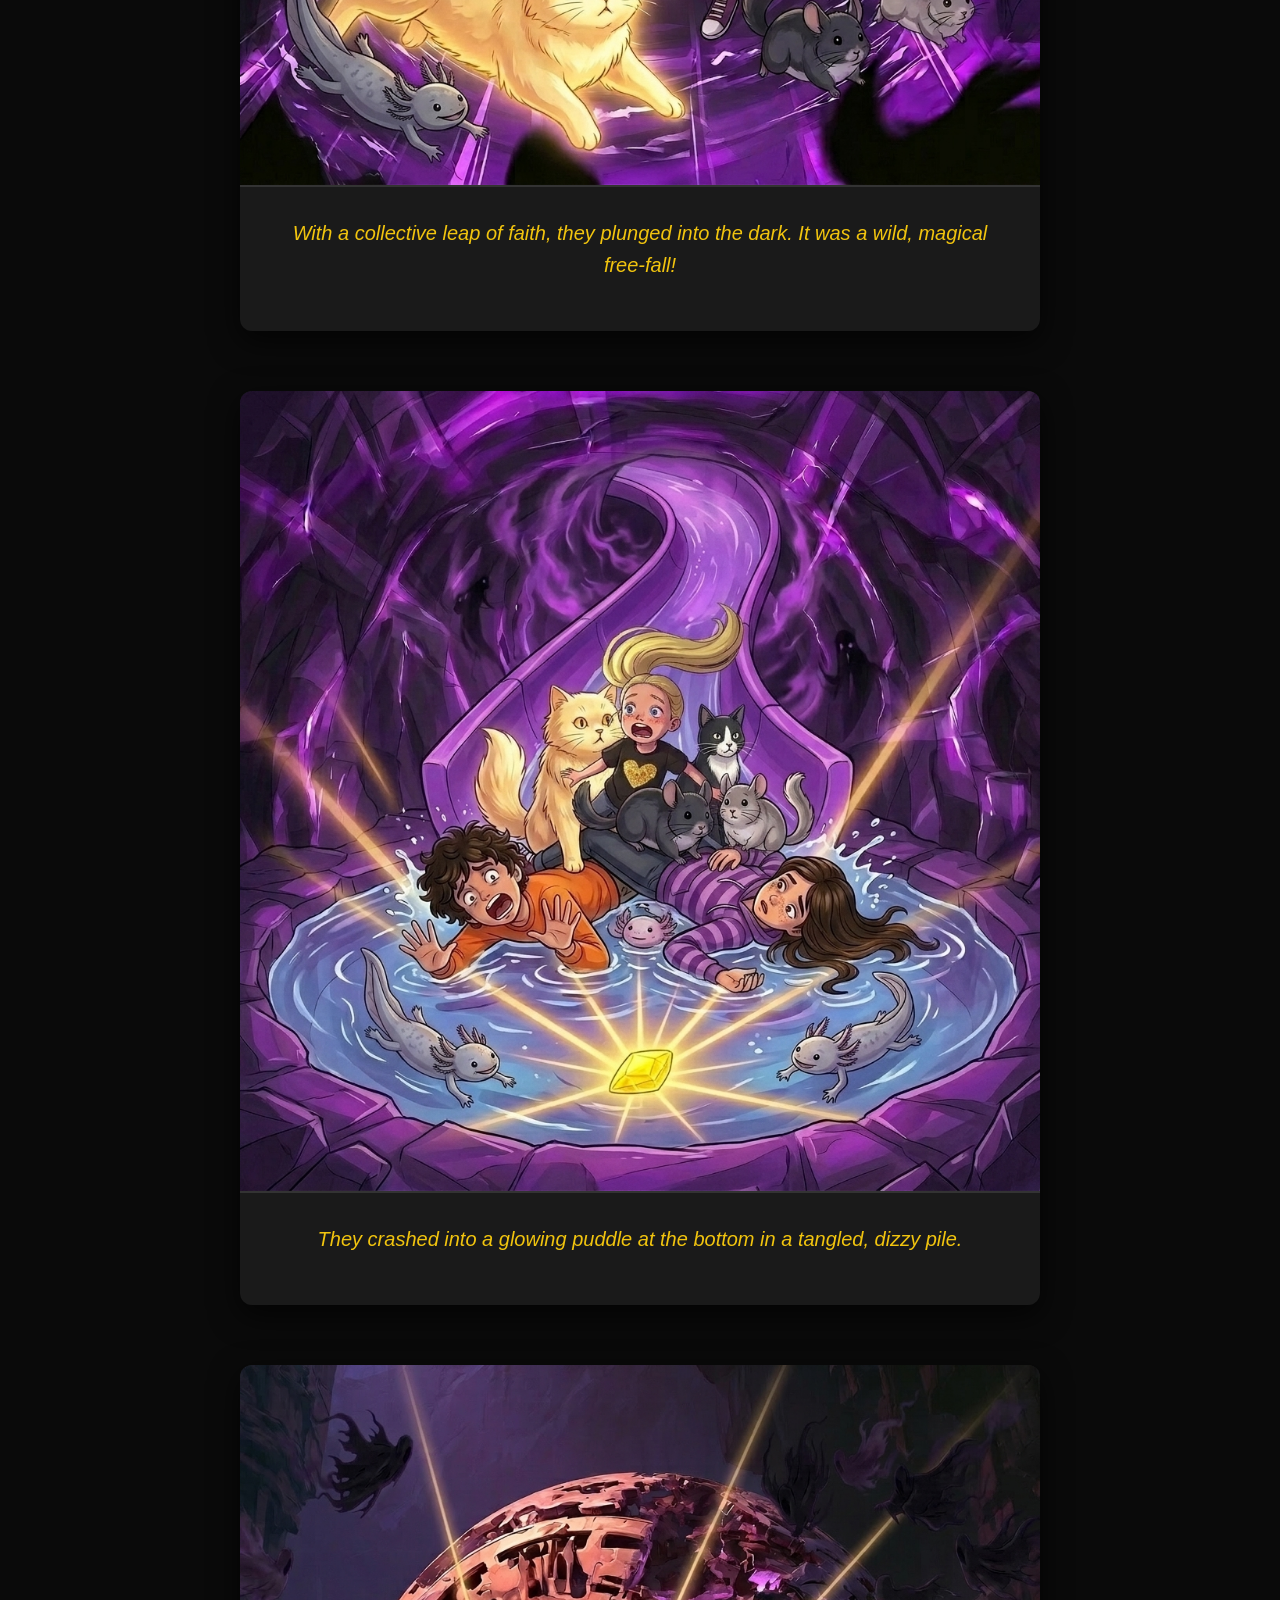
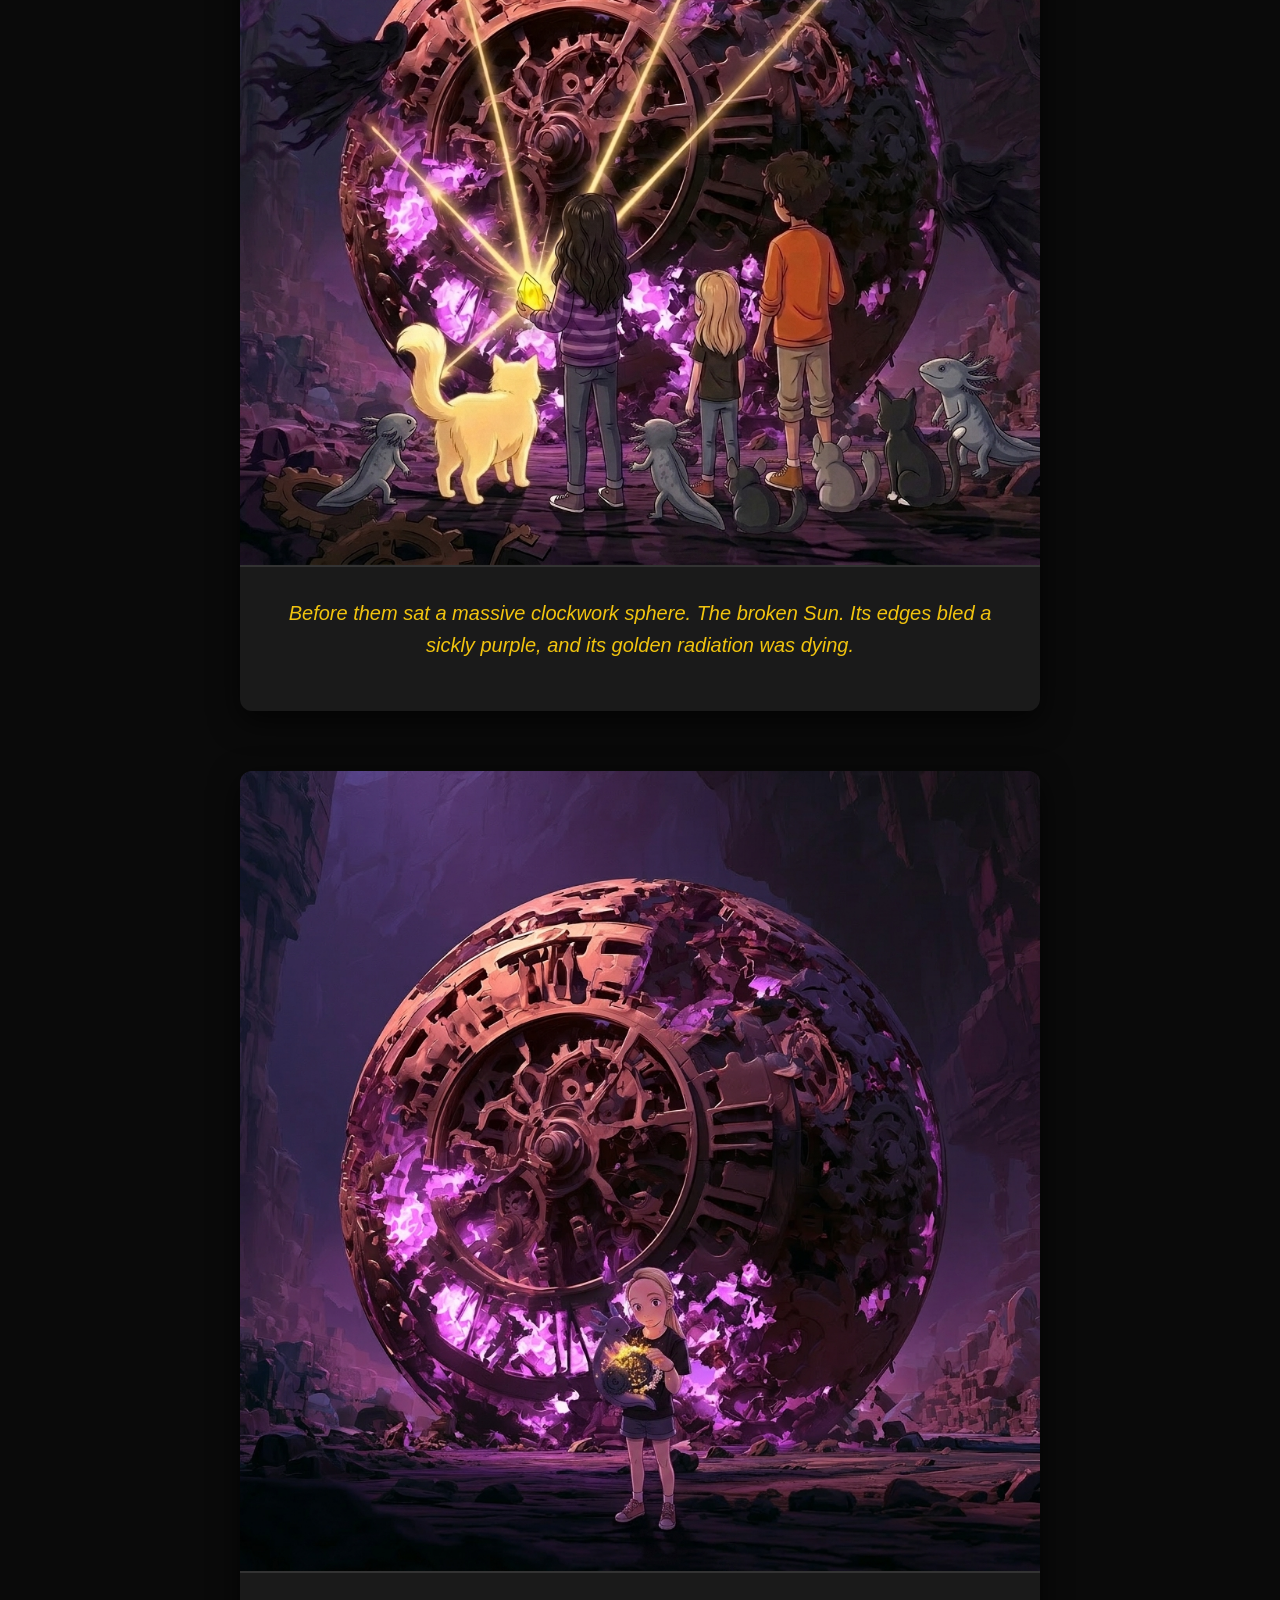
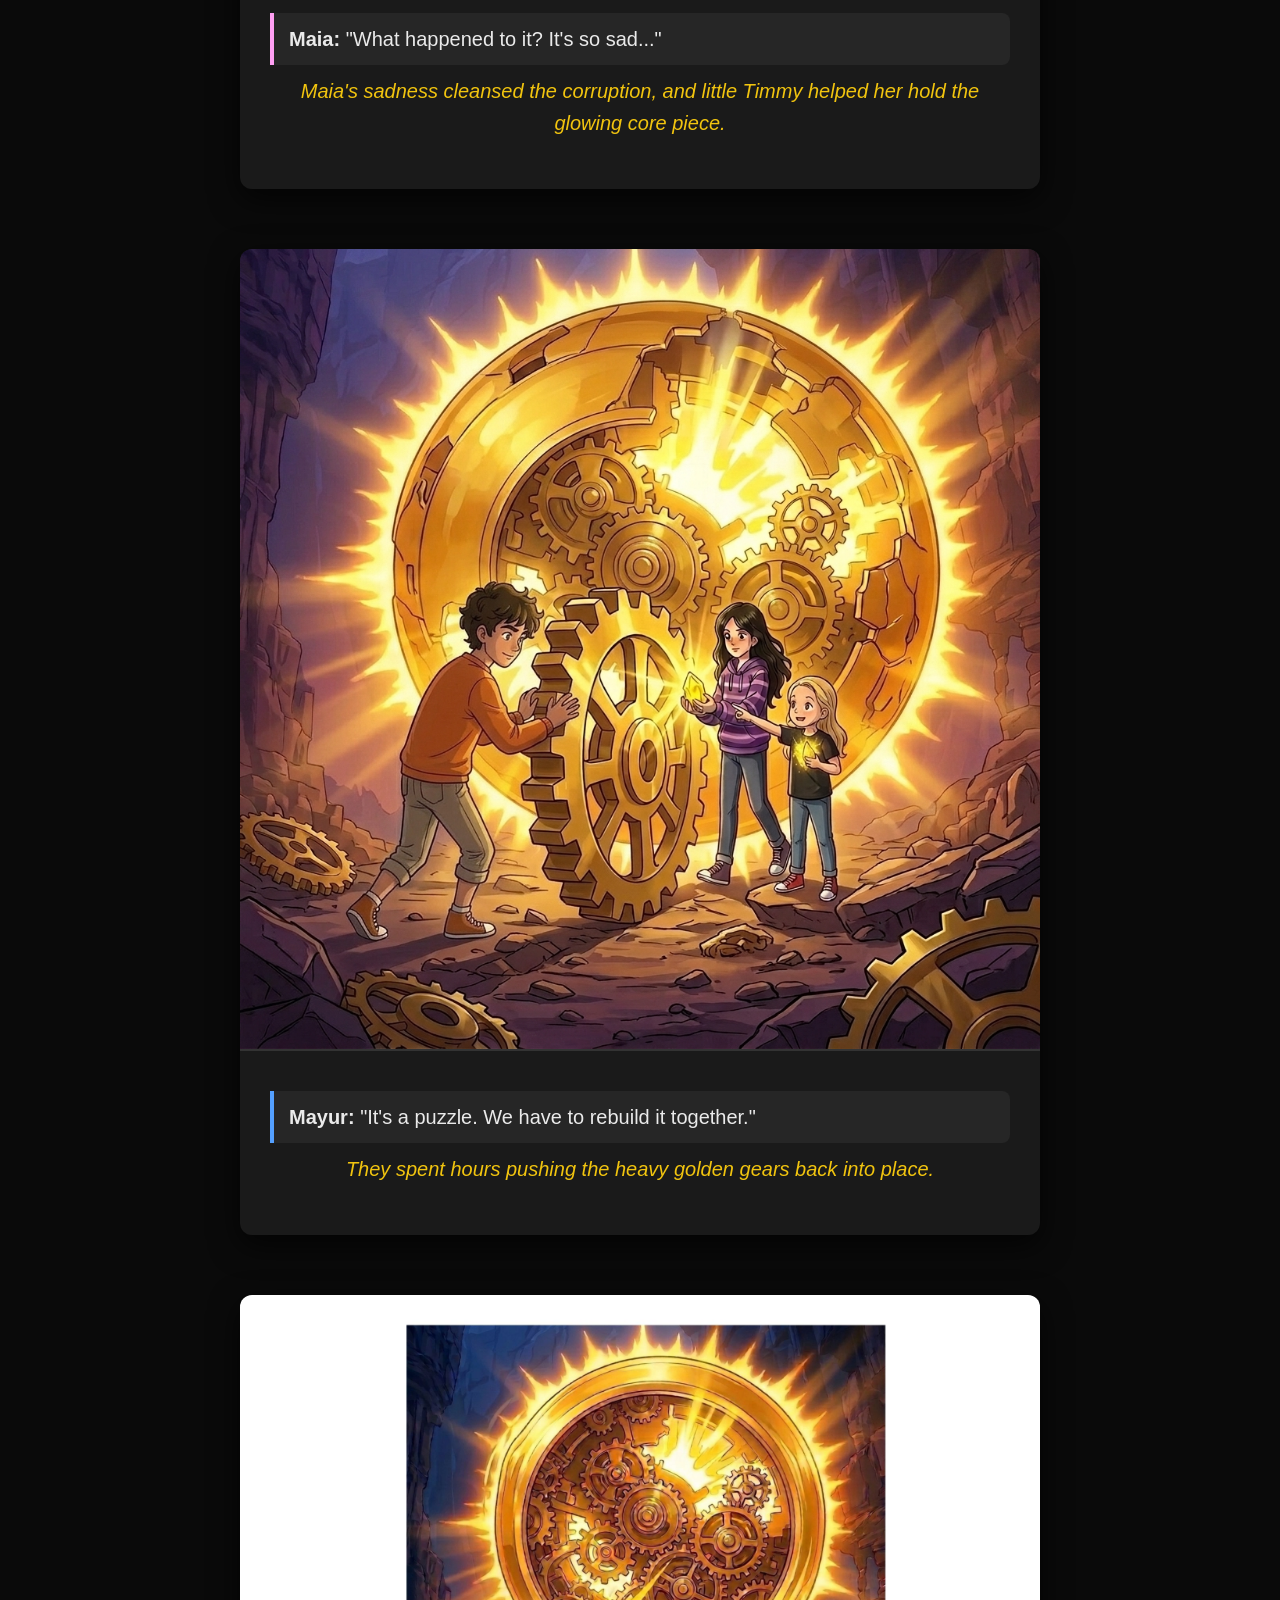
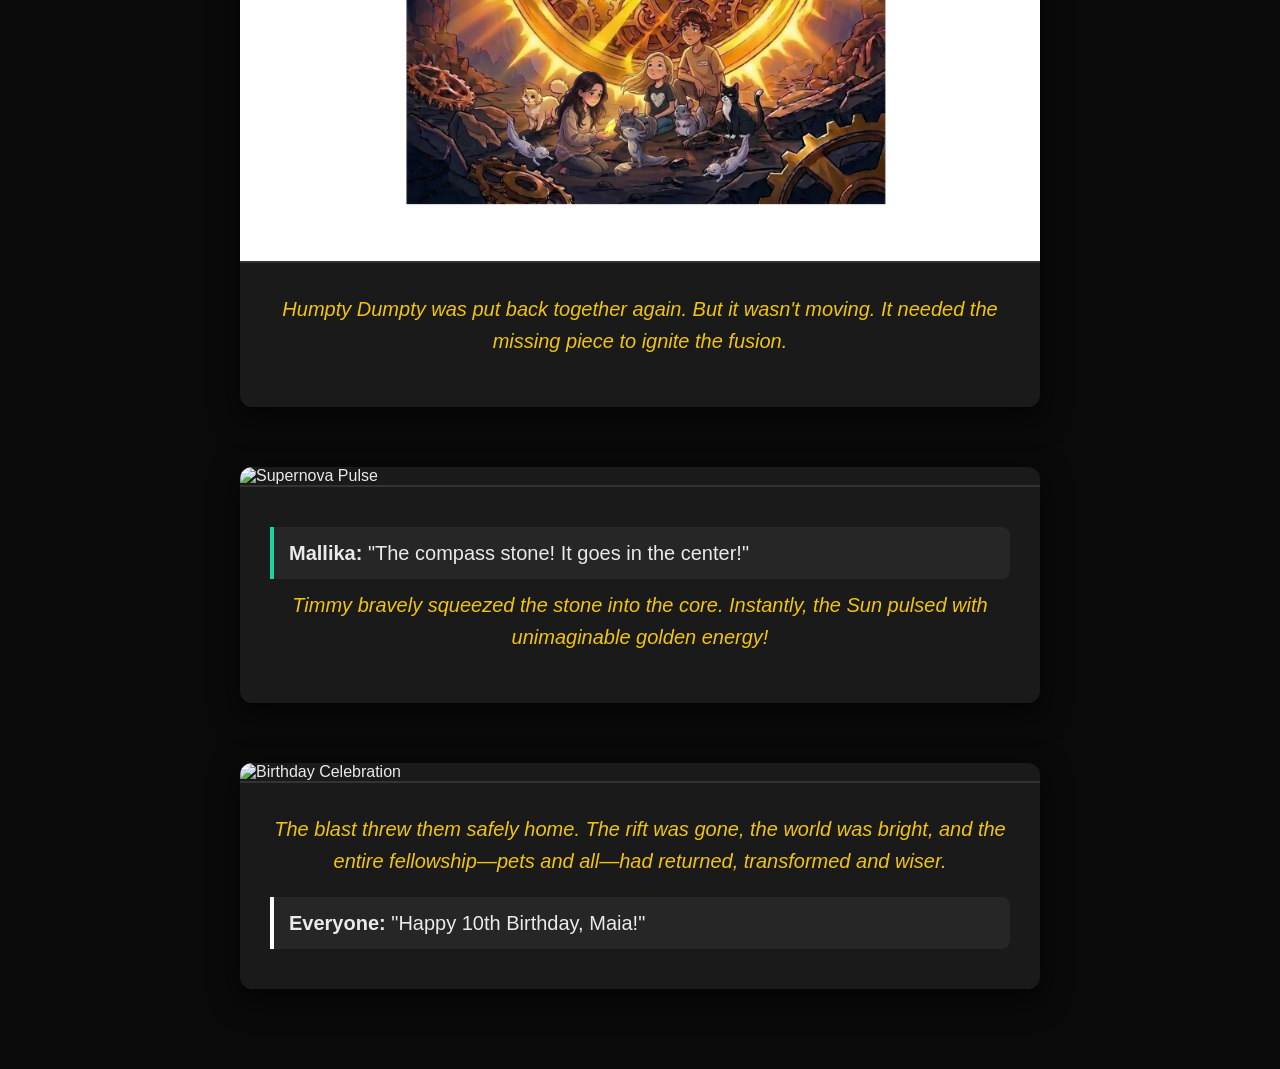
==== commit 63591057: "Add files via upload" ====
--- a/index.html
+++ b/index.html
@@ -11,7 +11,7 @@
 
         <!-- CHAPTER 1: THE KITCHEN RIFT -->
         <section class="panel">
-            <img src="images/pic1_2.jpg" alt="The Kitchen">
+            <img src="images/pic1.jpg" alt="The Kitchen">
             <div class="panel-text">
                 <p class="narrator">It was the morning before Maia's 10th birthday, and the kitchen was filled with the usual weekend chaos.</p>
                 <p class="dialogue maia"><strong>Maia:</strong> "The pancakes are almost ready!"</p>
@@ -27,14 +27,14 @@
         </section>
 
         <section class="panel">
-            <img src="images/pic3_2.jpg" alt="Animals Investigating">
+            <img src="images/pic3.jpg" alt="Animals Investigating">
             <div class="panel-text">
                 <p class="narrator">While the humans worried, the animals sensed the truth. Rata and Picard investigated a glowing crack in the fabric of reality.</p>
             </div>
         </section>
 
         <section class="panel">
-            <img src="images/pic4_2.jpg" alt="The Rift Opens">
+            <img src="images/pic4.jpg" alt="The Rift Opens">
             <div class="panel-text">
                 <p class="narrator">The moment they got close, the rift tore wide open right in the kitchen, revealing a strange dimension.</p>
                 <p class="dialogue mayur"><strong>Mayur:</strong> "If there is a world in there, maybe we can find a solution inside."</p>
@@ -65,7 +65,7 @@
         </section>
 
         <section class="panel">
-            <img src="images/pic8_2.png" alt="Snowy's Shield">
+            <img src="images/pic8.png" alt="Snowy's Shield">
             <div class="panel-text">
                 <p class="narrator">As dark shadow creatures swarmed, Snowy erupted in a brilliant golden glow, creating an unbreakable shield.</p>
             </div>
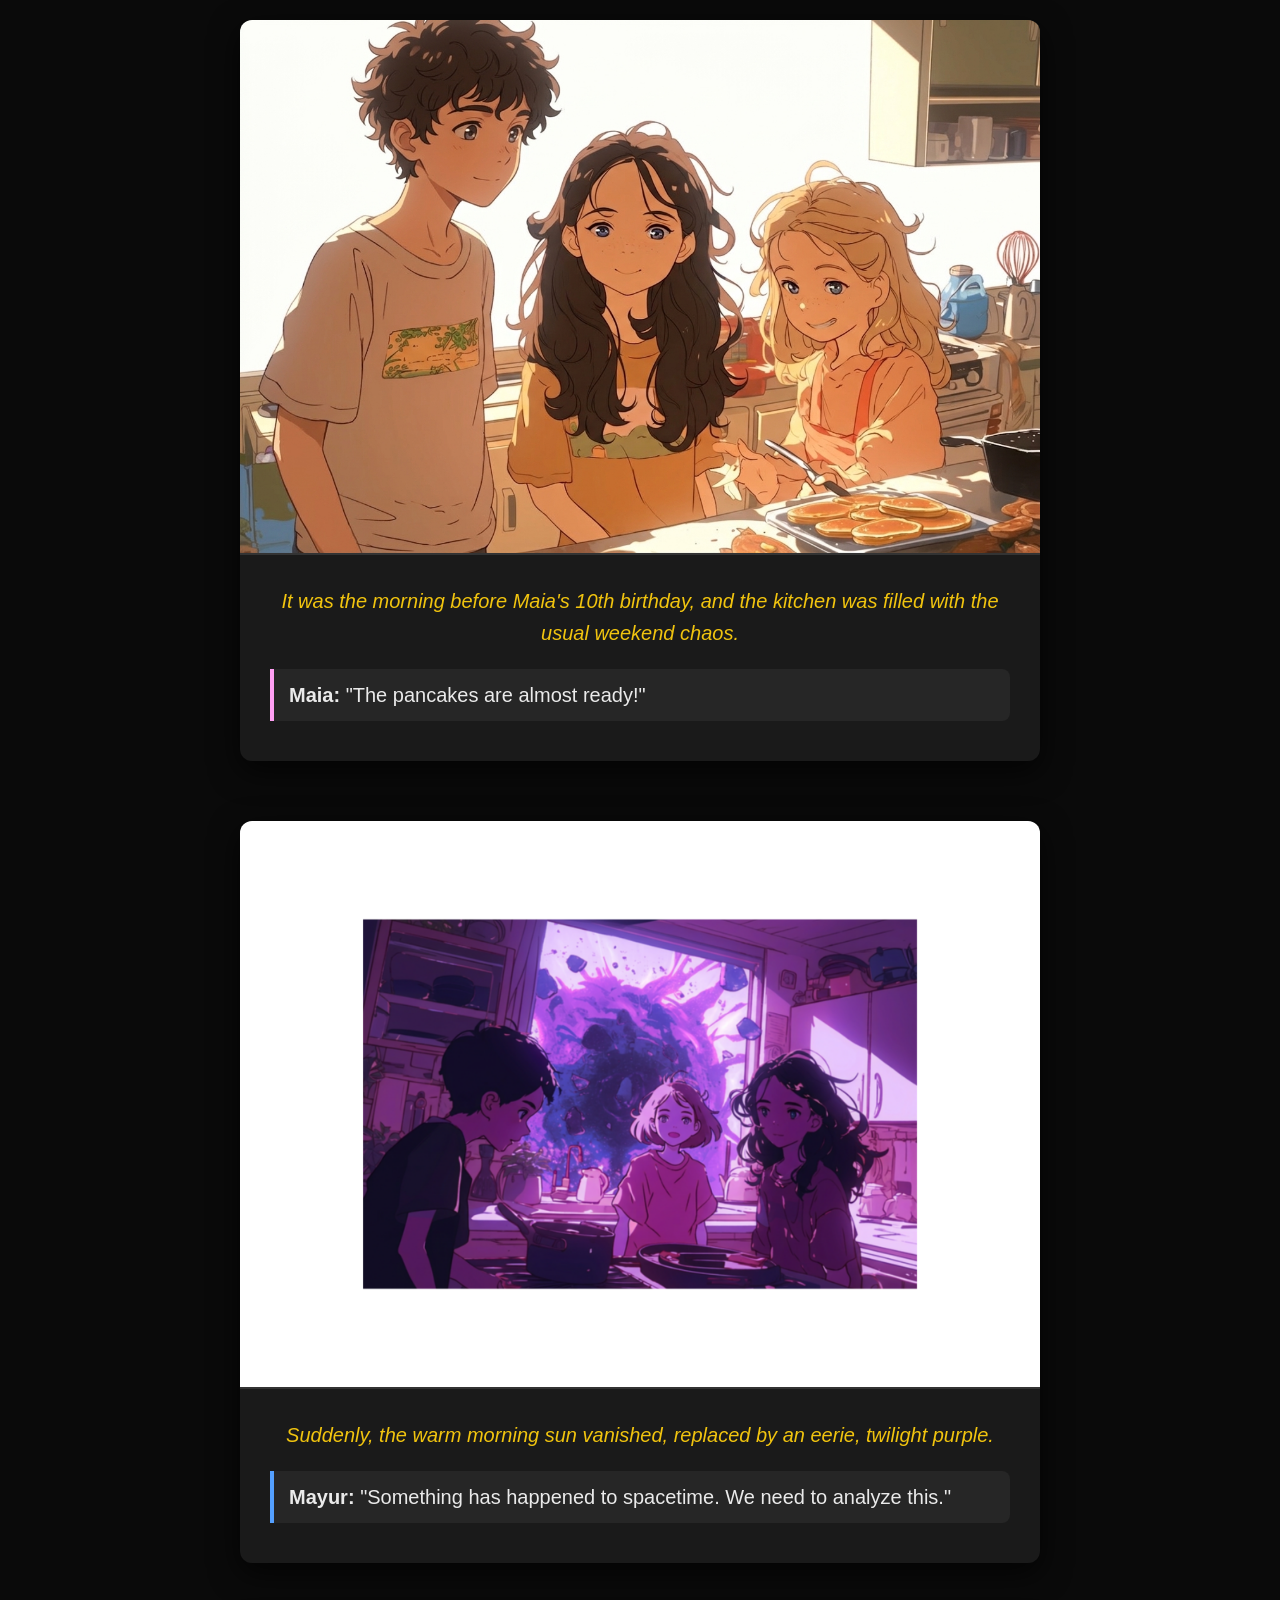
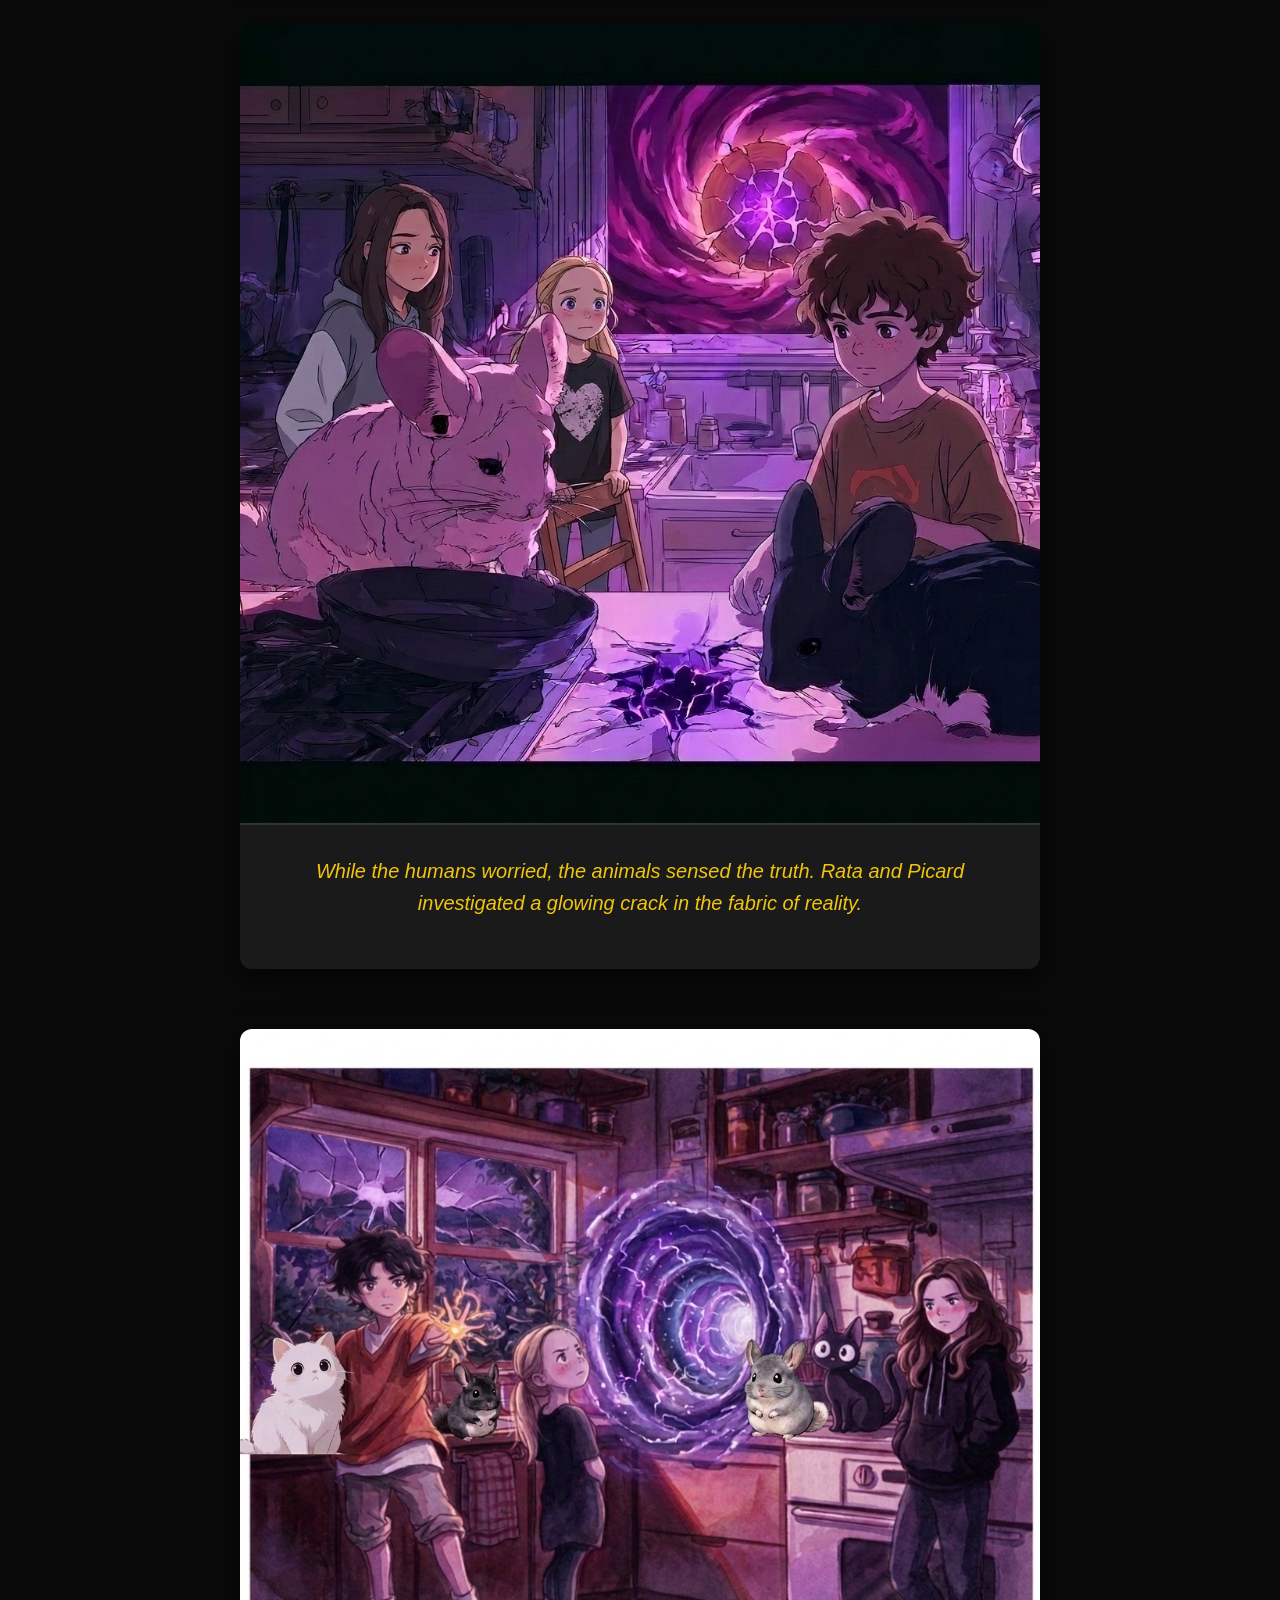
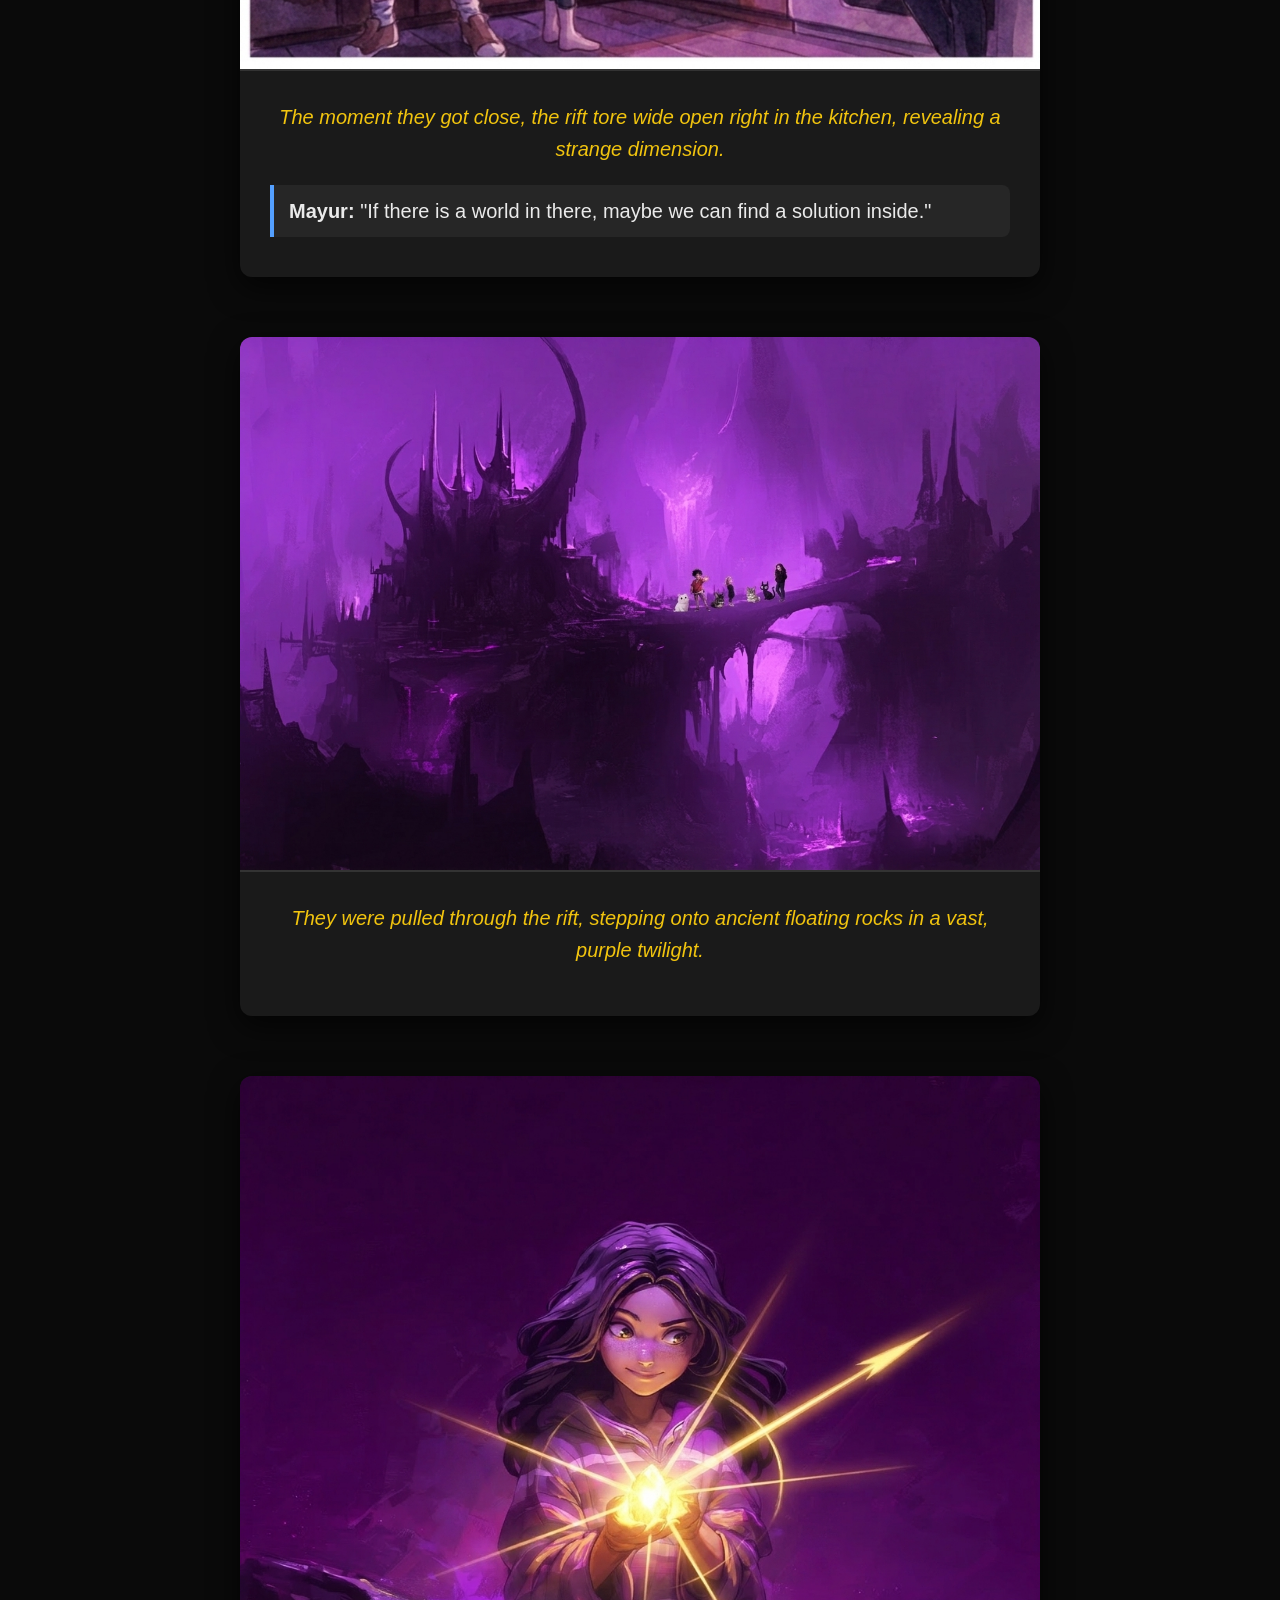
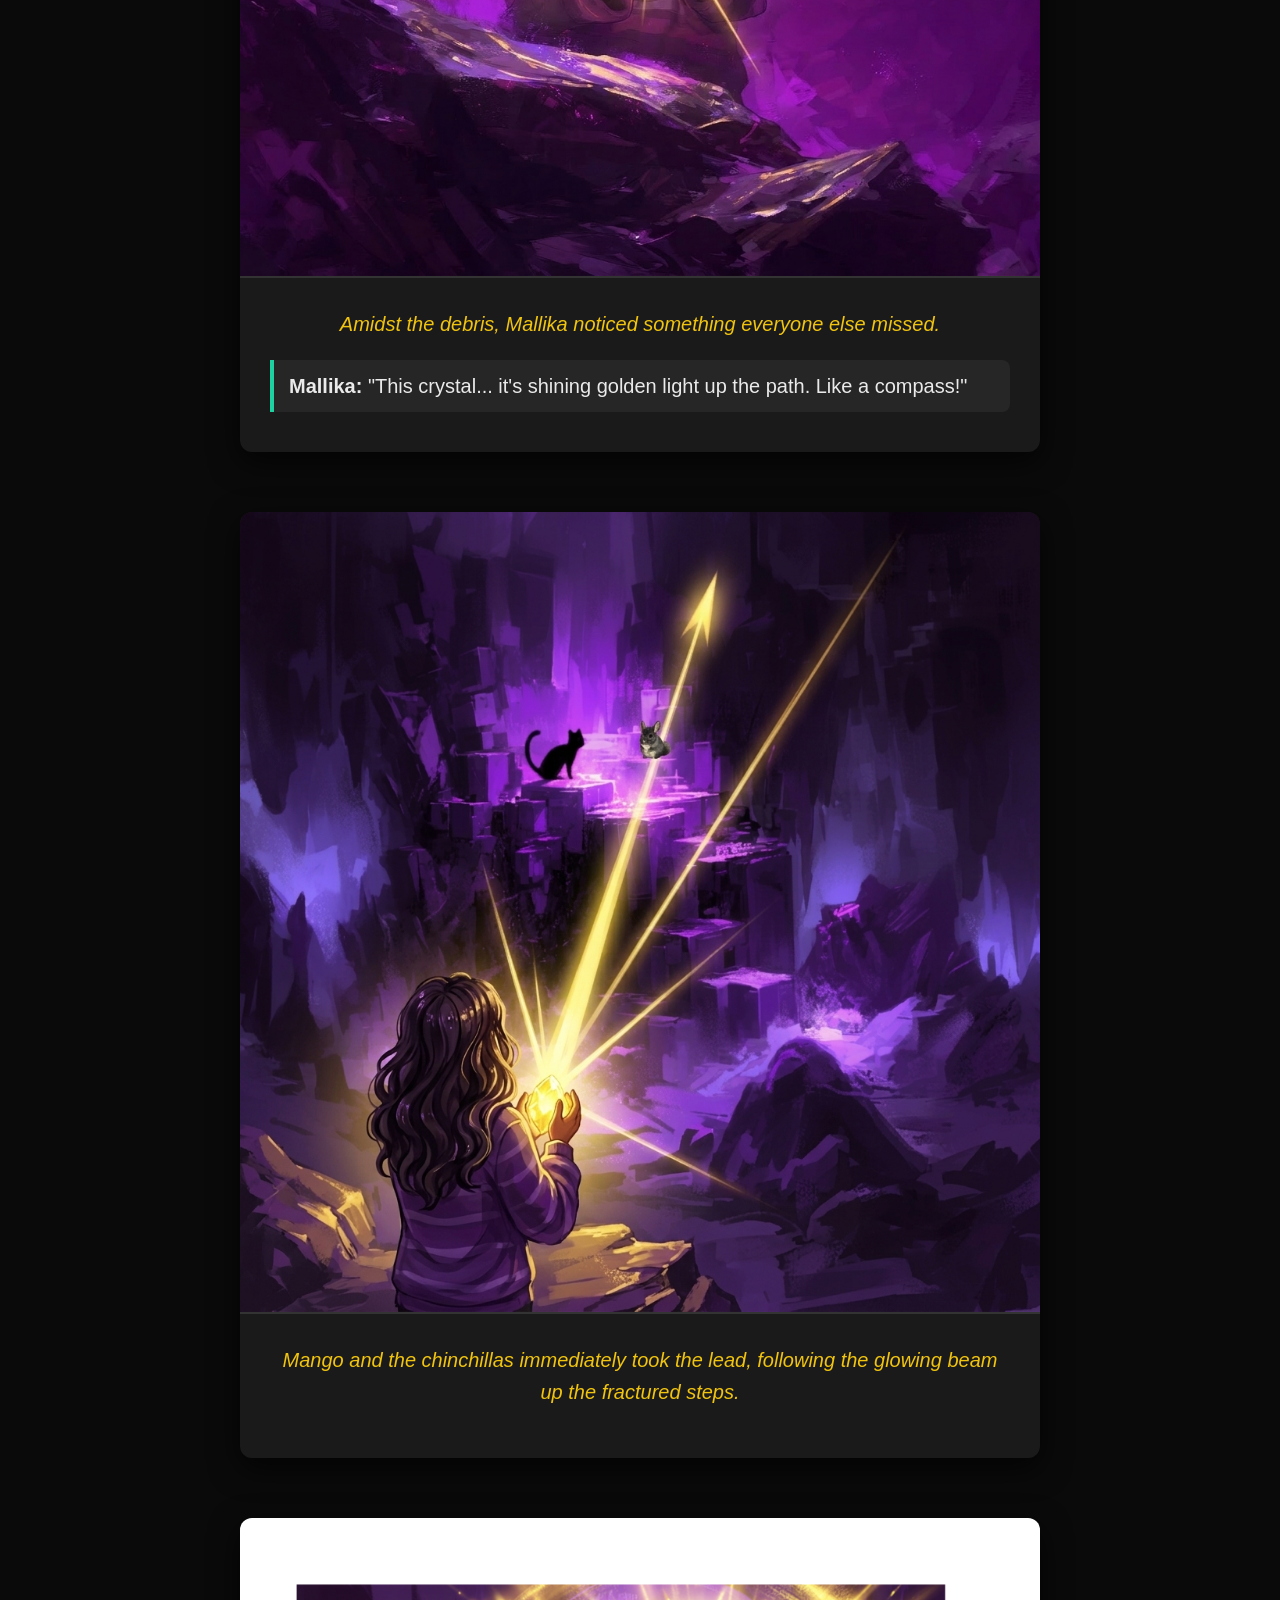
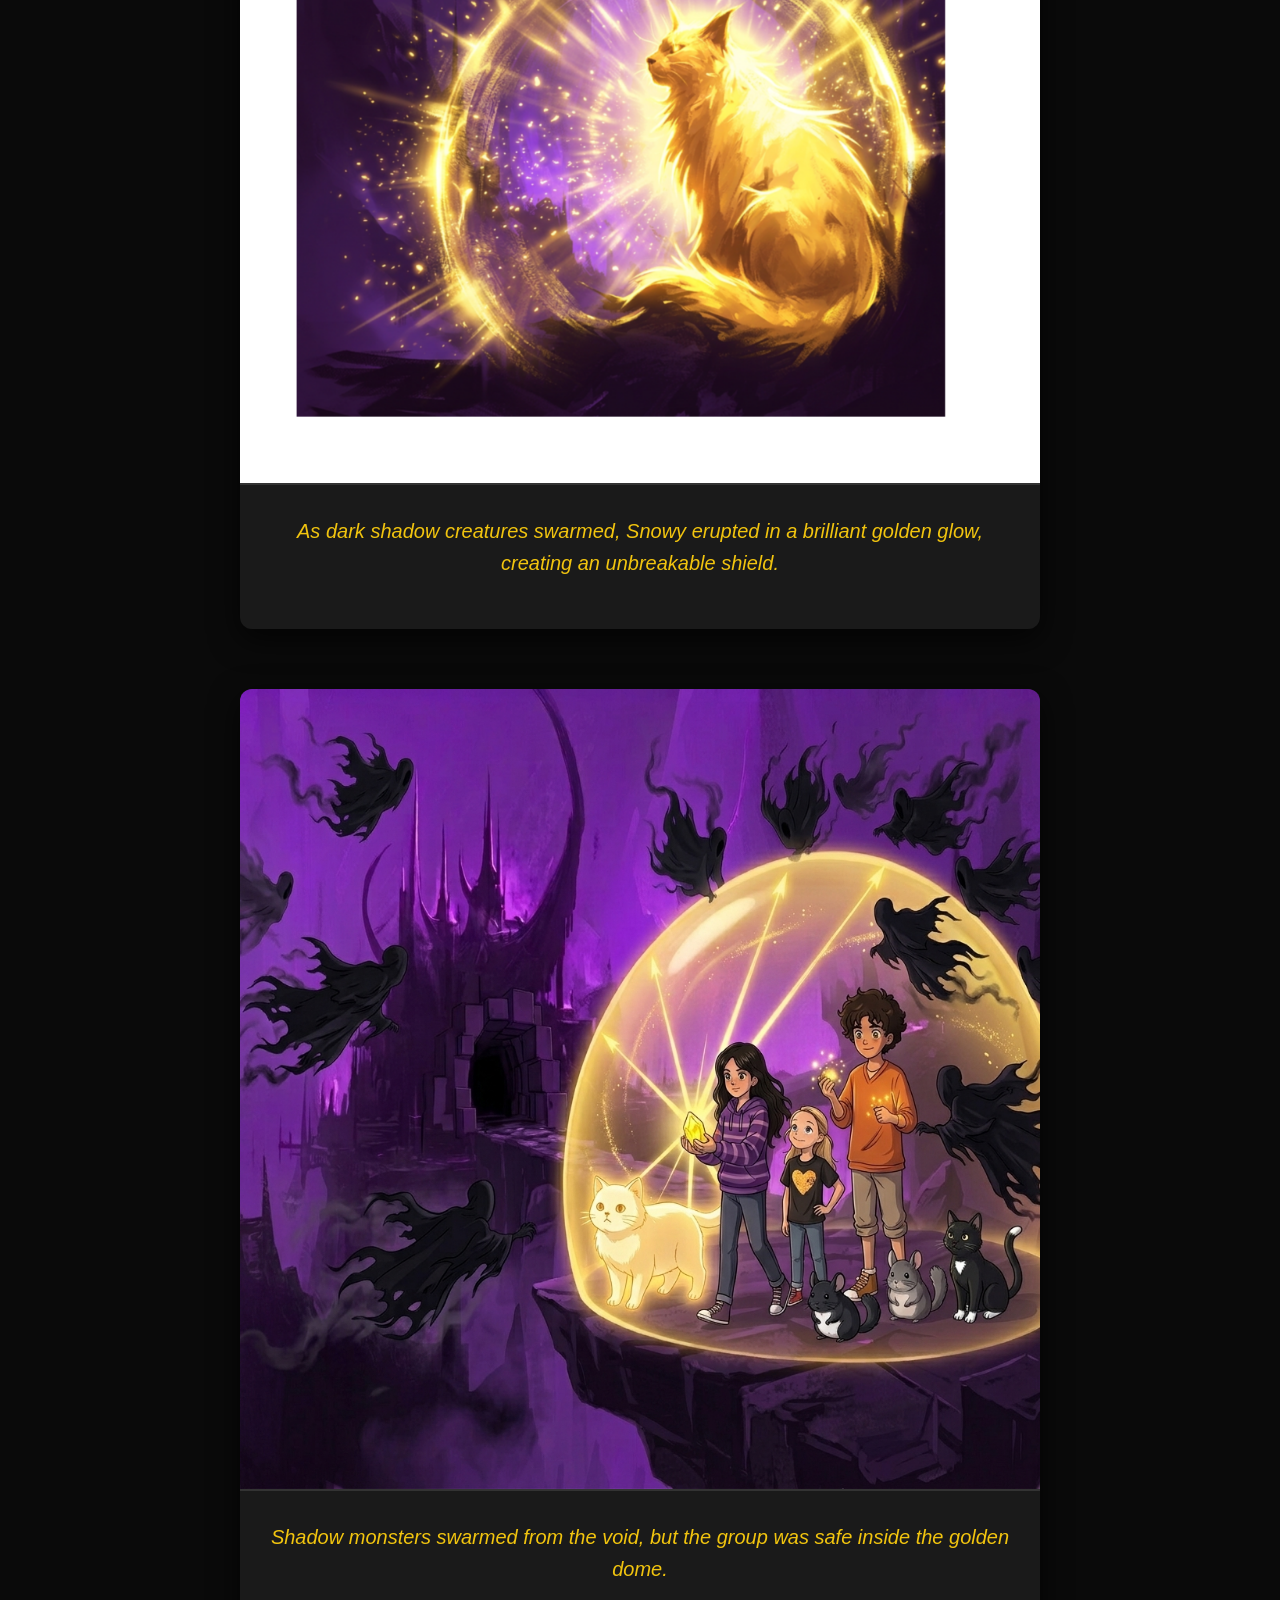
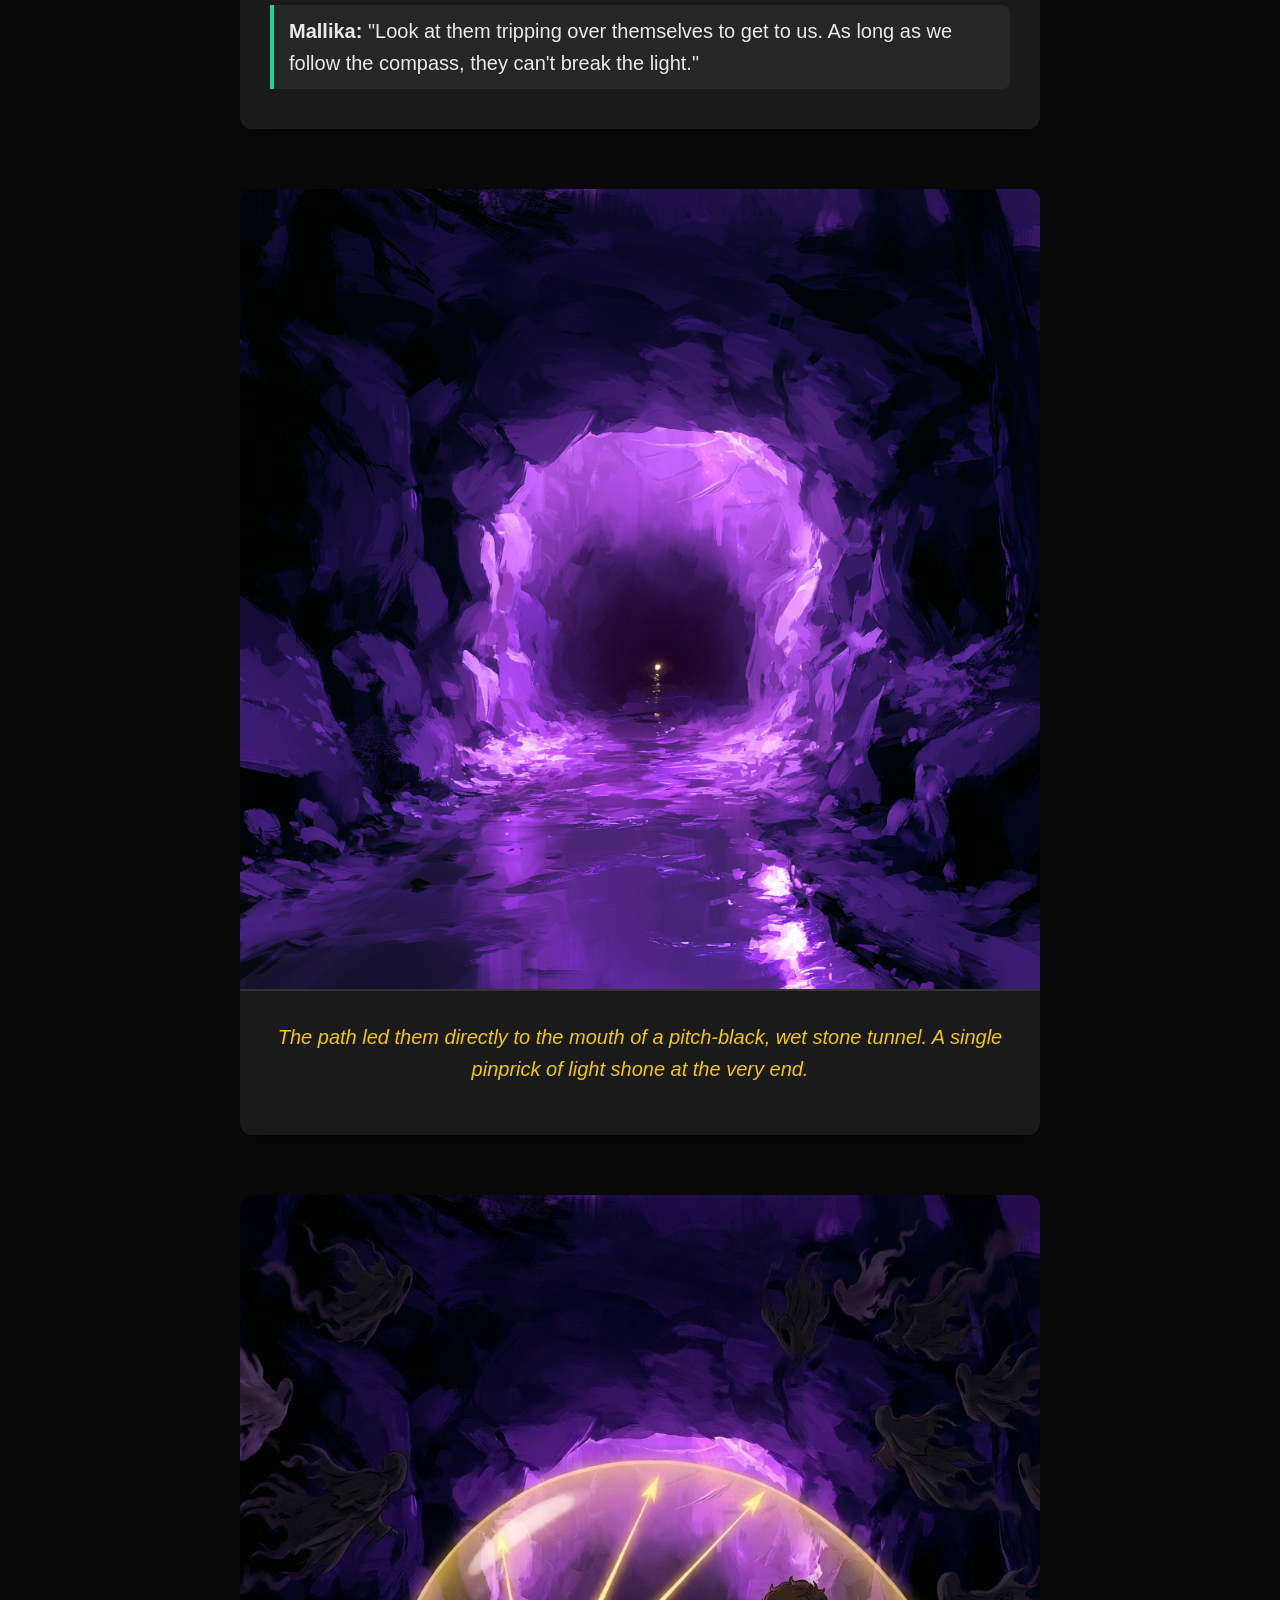
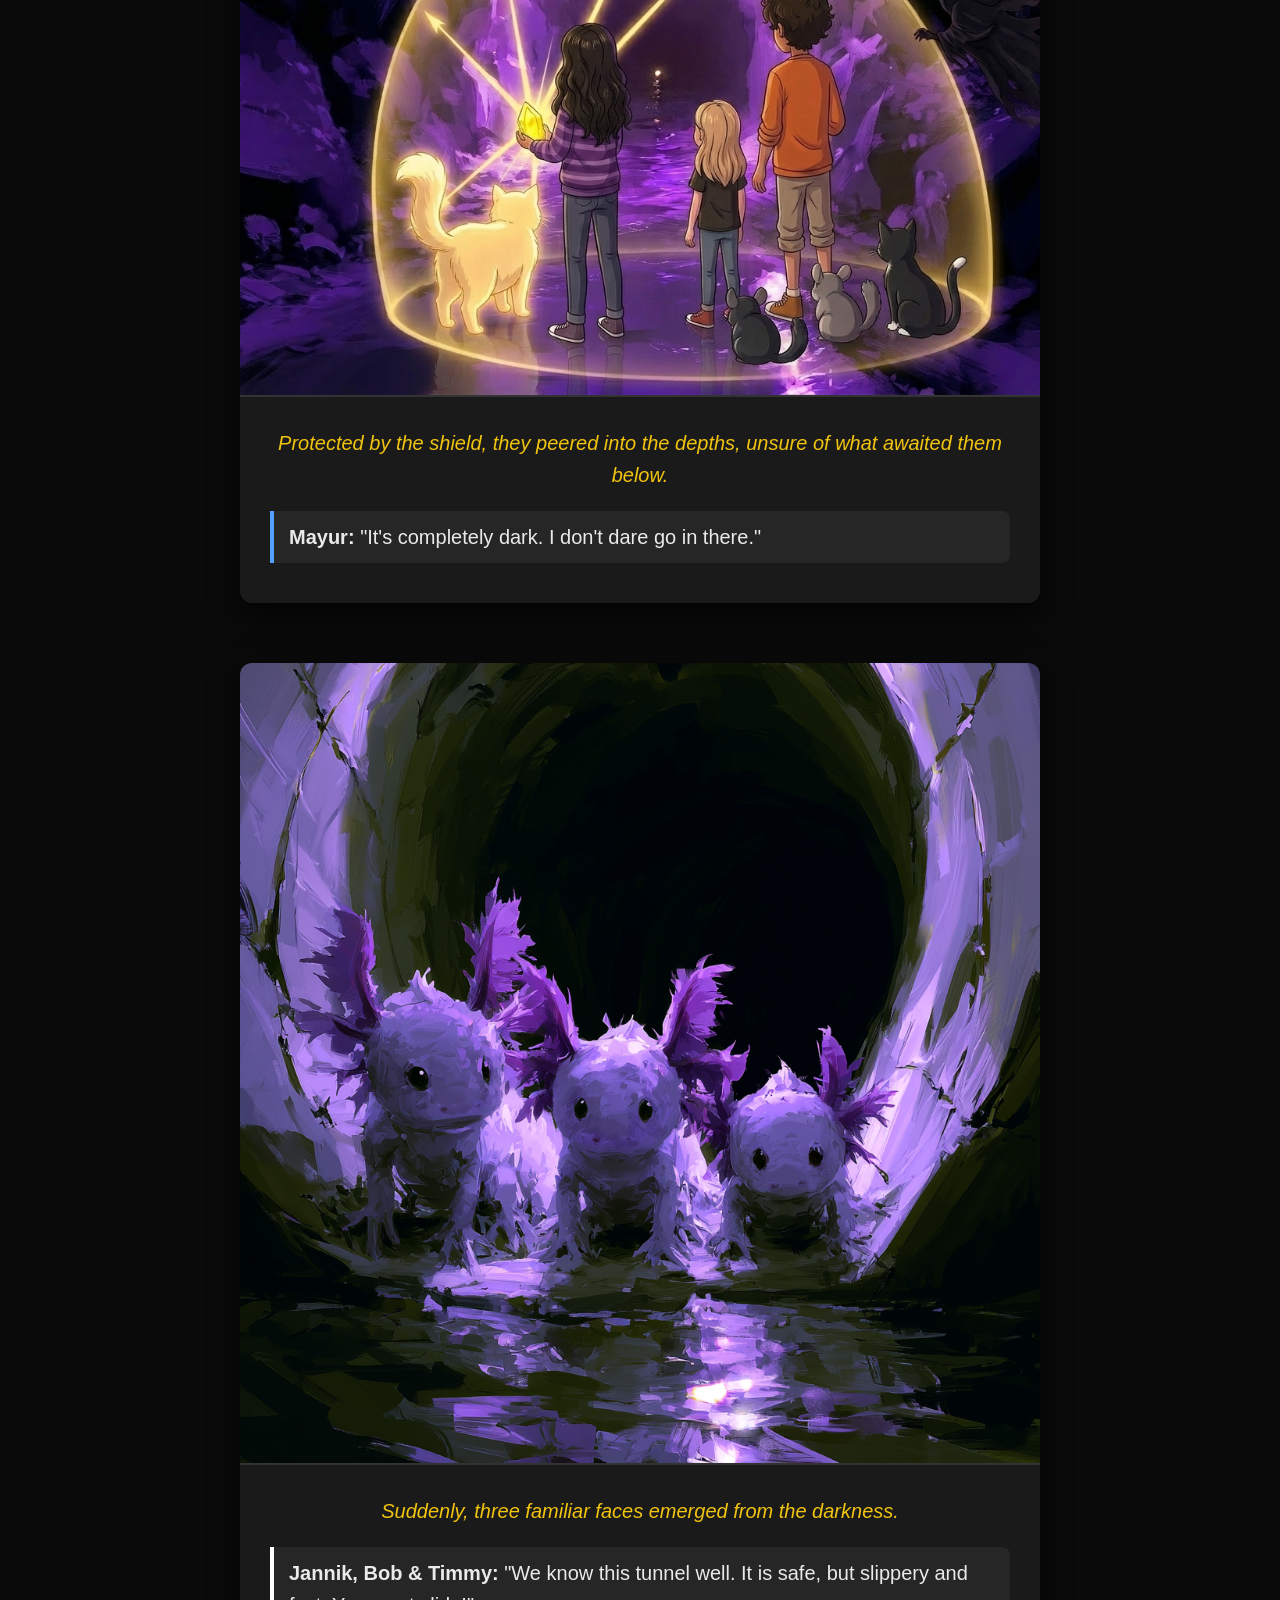
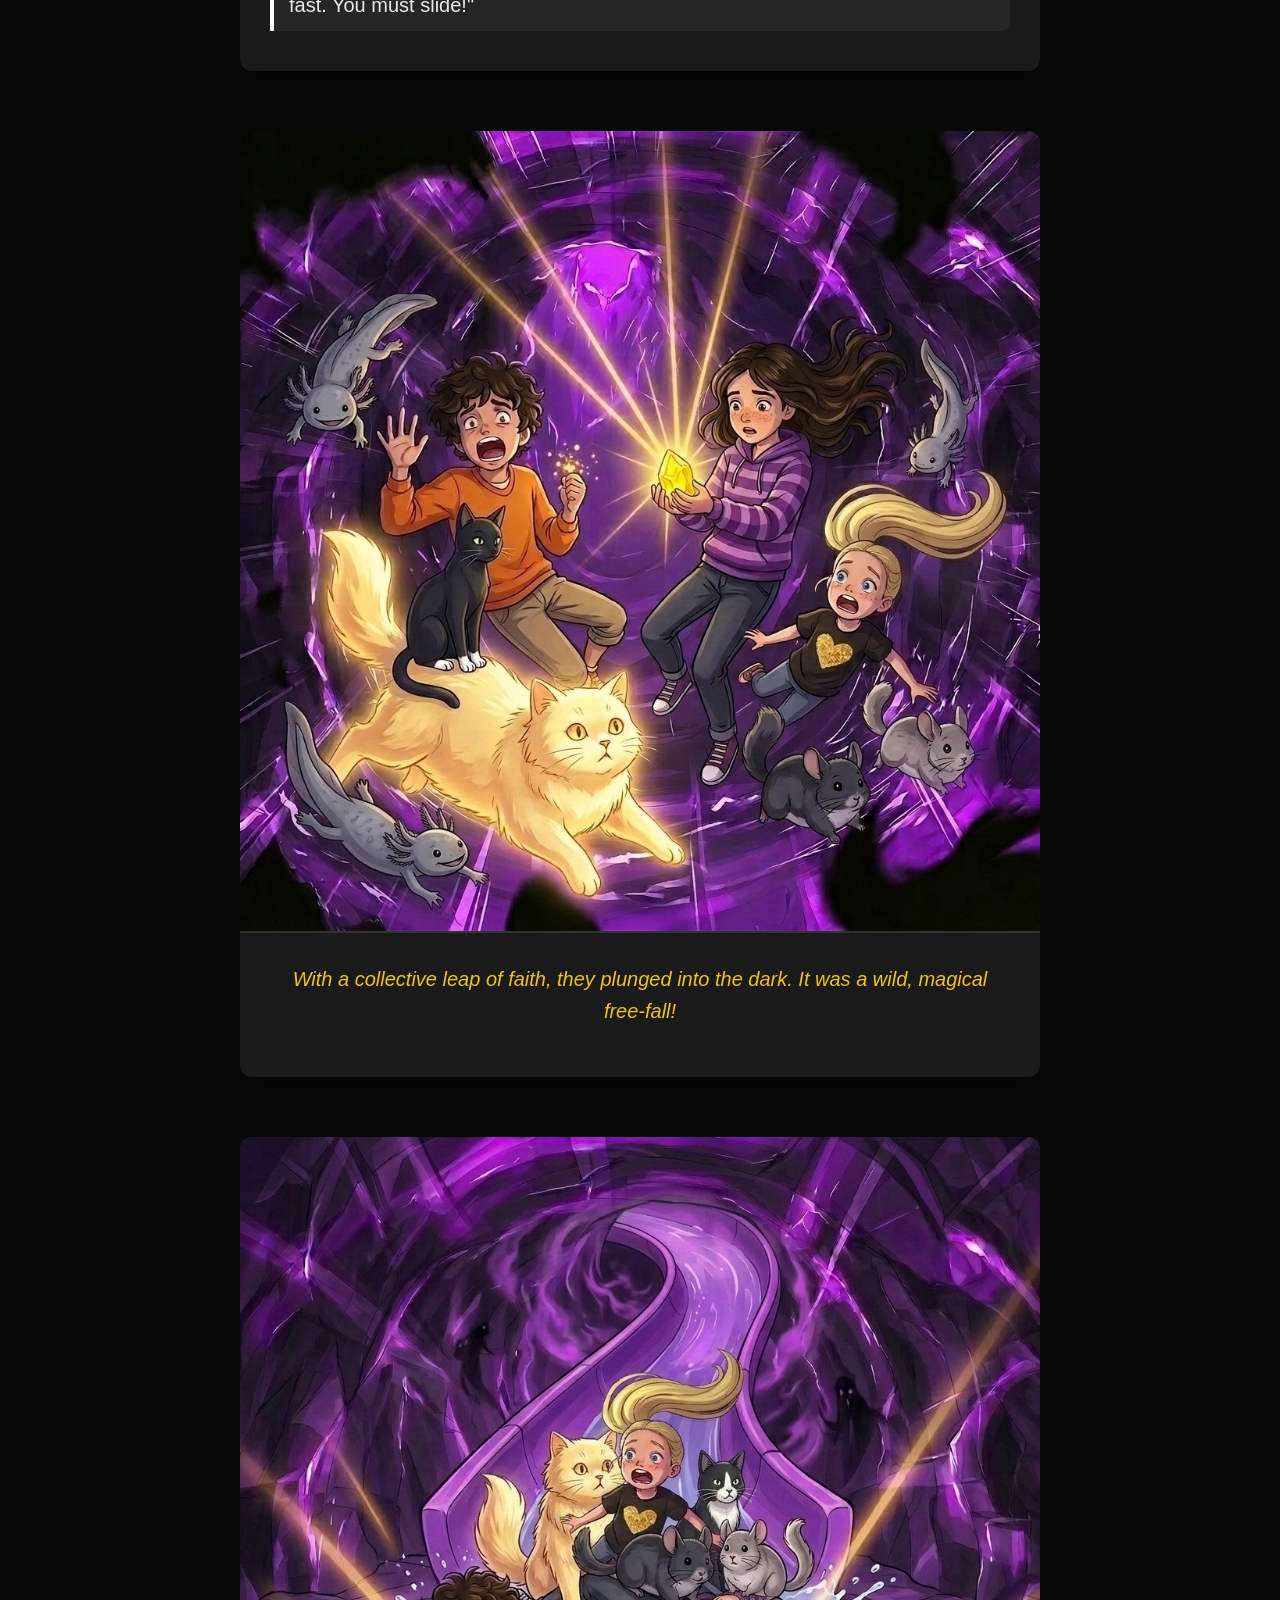
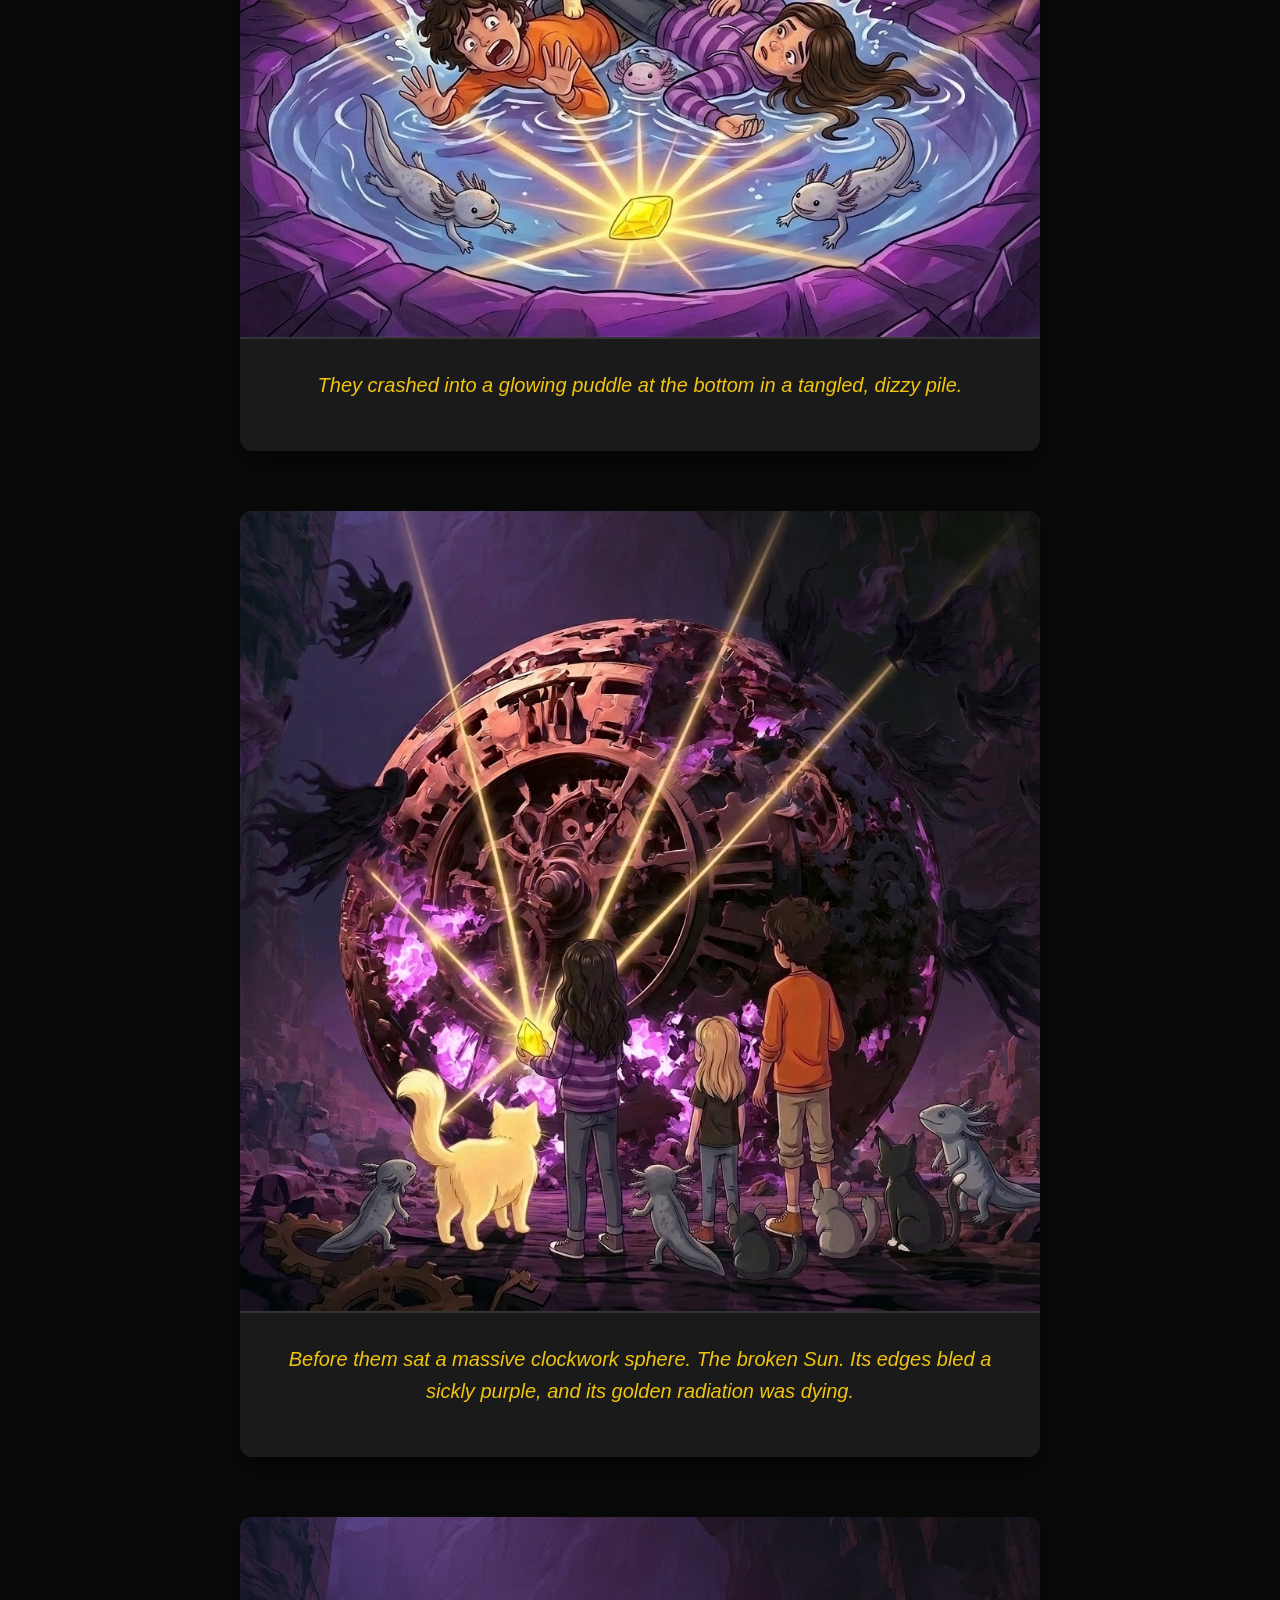
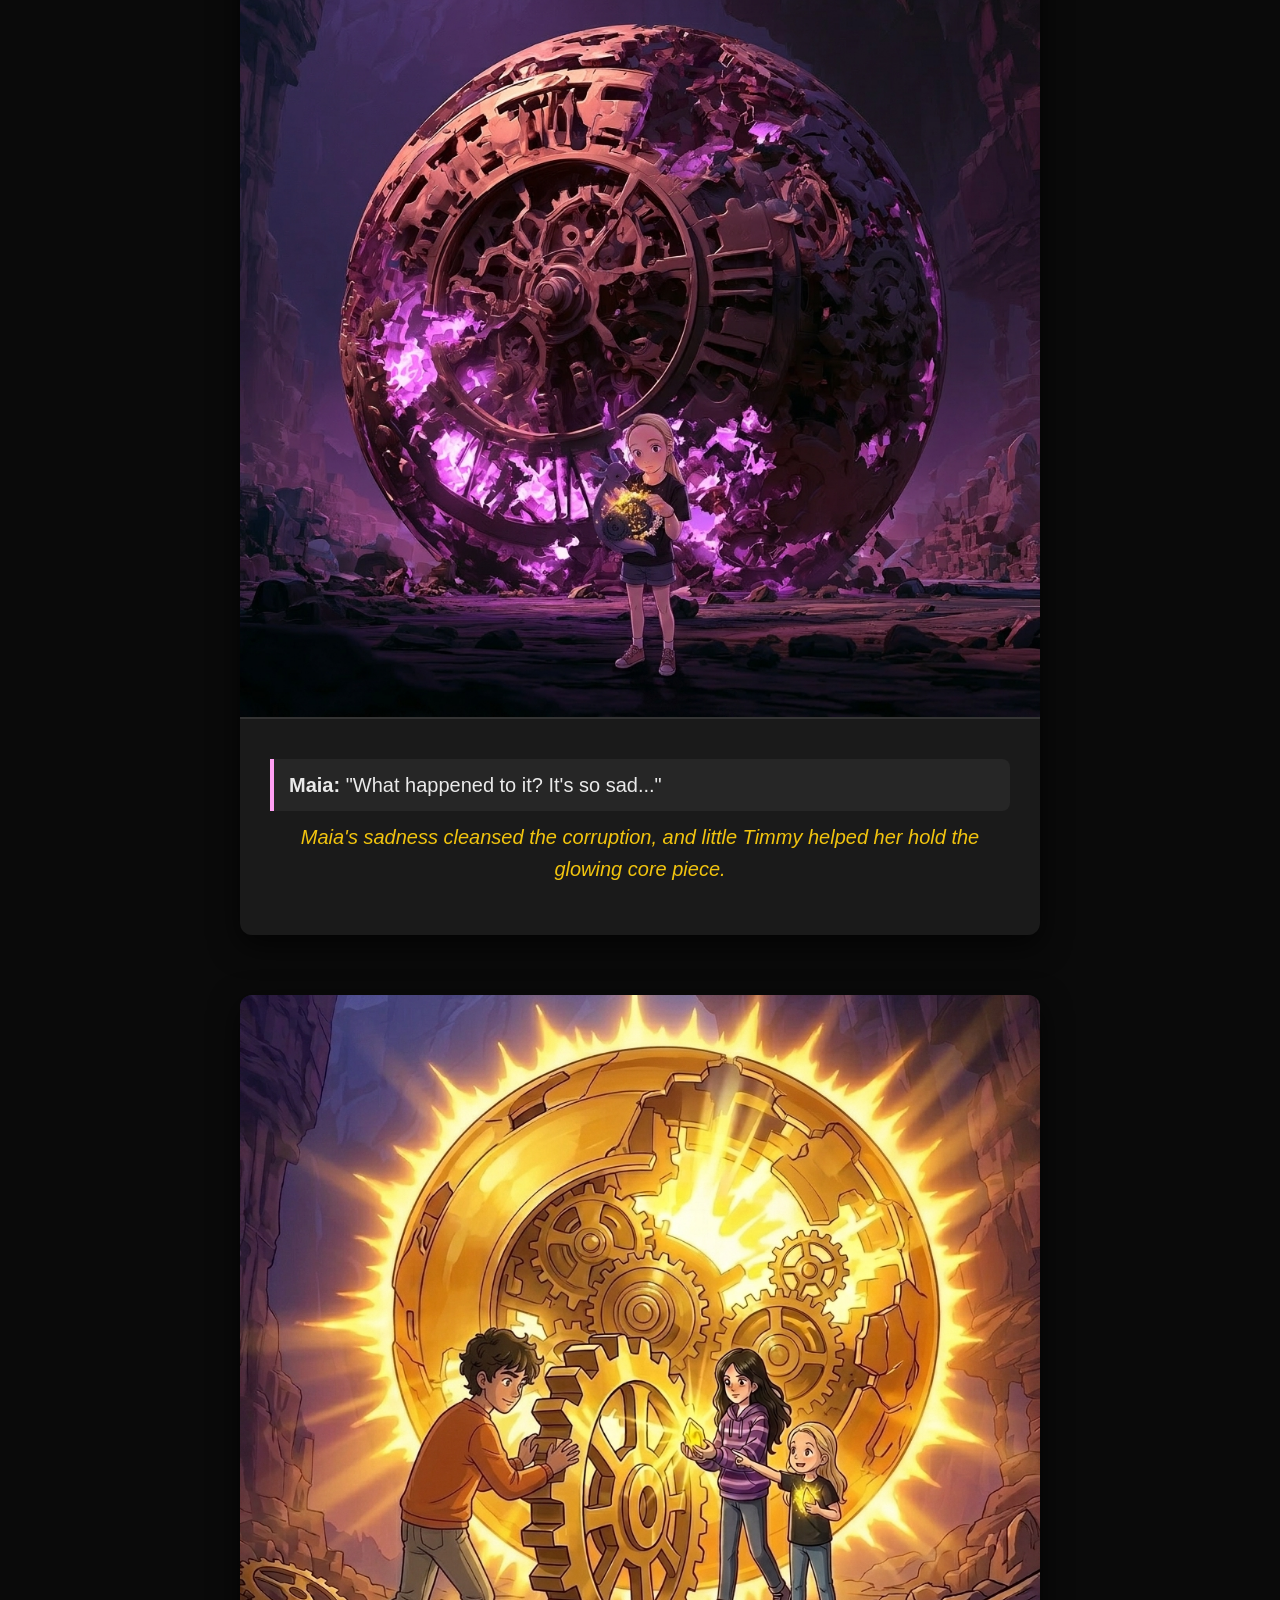
==== commit 79712558: "Update index.html" ====
--- a/index.html
+++ b/index.html
@@ -58,7 +58,7 @@
         </section>
 
         <section class="panel">
-            <img src="images/pic7.png" alt="Pets Leading">
+            <img src="images/pic7.jpg" alt="Pets Leading">
             <div class="panel-text">
                 <p class="narrator">Mango and the chinchillas immediately took the lead, following the glowing beam up the fractured steps.</p>
             </div>
@@ -81,7 +81,7 @@
 
         <!-- CHAPTER 3: THE DARK TUNNEL -->
         <section class="panel">
-            <img src="images/pic10.jpg" alt="Tunnel Entrance">
+            <img src="images/pic10.png" alt="Tunnel Entrance">
             <div class="panel-text">
                 <p class="narrator">The path led them directly to the mouth of a pitch-black, wet stone tunnel. A single pinprick of light shone at the very end.</p>
             </div>
@@ -96,7 +96,7 @@
         </section>
 
         <section class="panel">
-            <img src="images/pic12.jpg" alt="Axolotls Appear">
+            <img src="images/pic12.png" alt="Axolotls Appear">
             <div class="panel-text">
                 <p class="narrator">Suddenly, three familiar faces emerged from the darkness.</p>
                 <p class="dialogue"><strong>Jannik, Bob & Timmy:</strong> "We know this tunnel well. It is safe, but slippery and fast. You must slide!"</p>
@@ -150,7 +150,7 @@
 
         <!-- CHAPTER 5: FULL CIRCLE -->
         <section class="panel">
-            <img src="images/pic19.jpg" alt="Supernova Pulse">
+            <img src="images/pic19.png" alt="Supernova Pulse">
             <div class="panel-text">
                 <p class="dialogue mallika"><strong>Mallika:</strong> "The compass stone! It goes in the center!"</p>
                 <p class="narrator">Timmy bravely squeezed the stone into the core. Instantly, the Sun pulsed with unimaginable golden energy!</p>
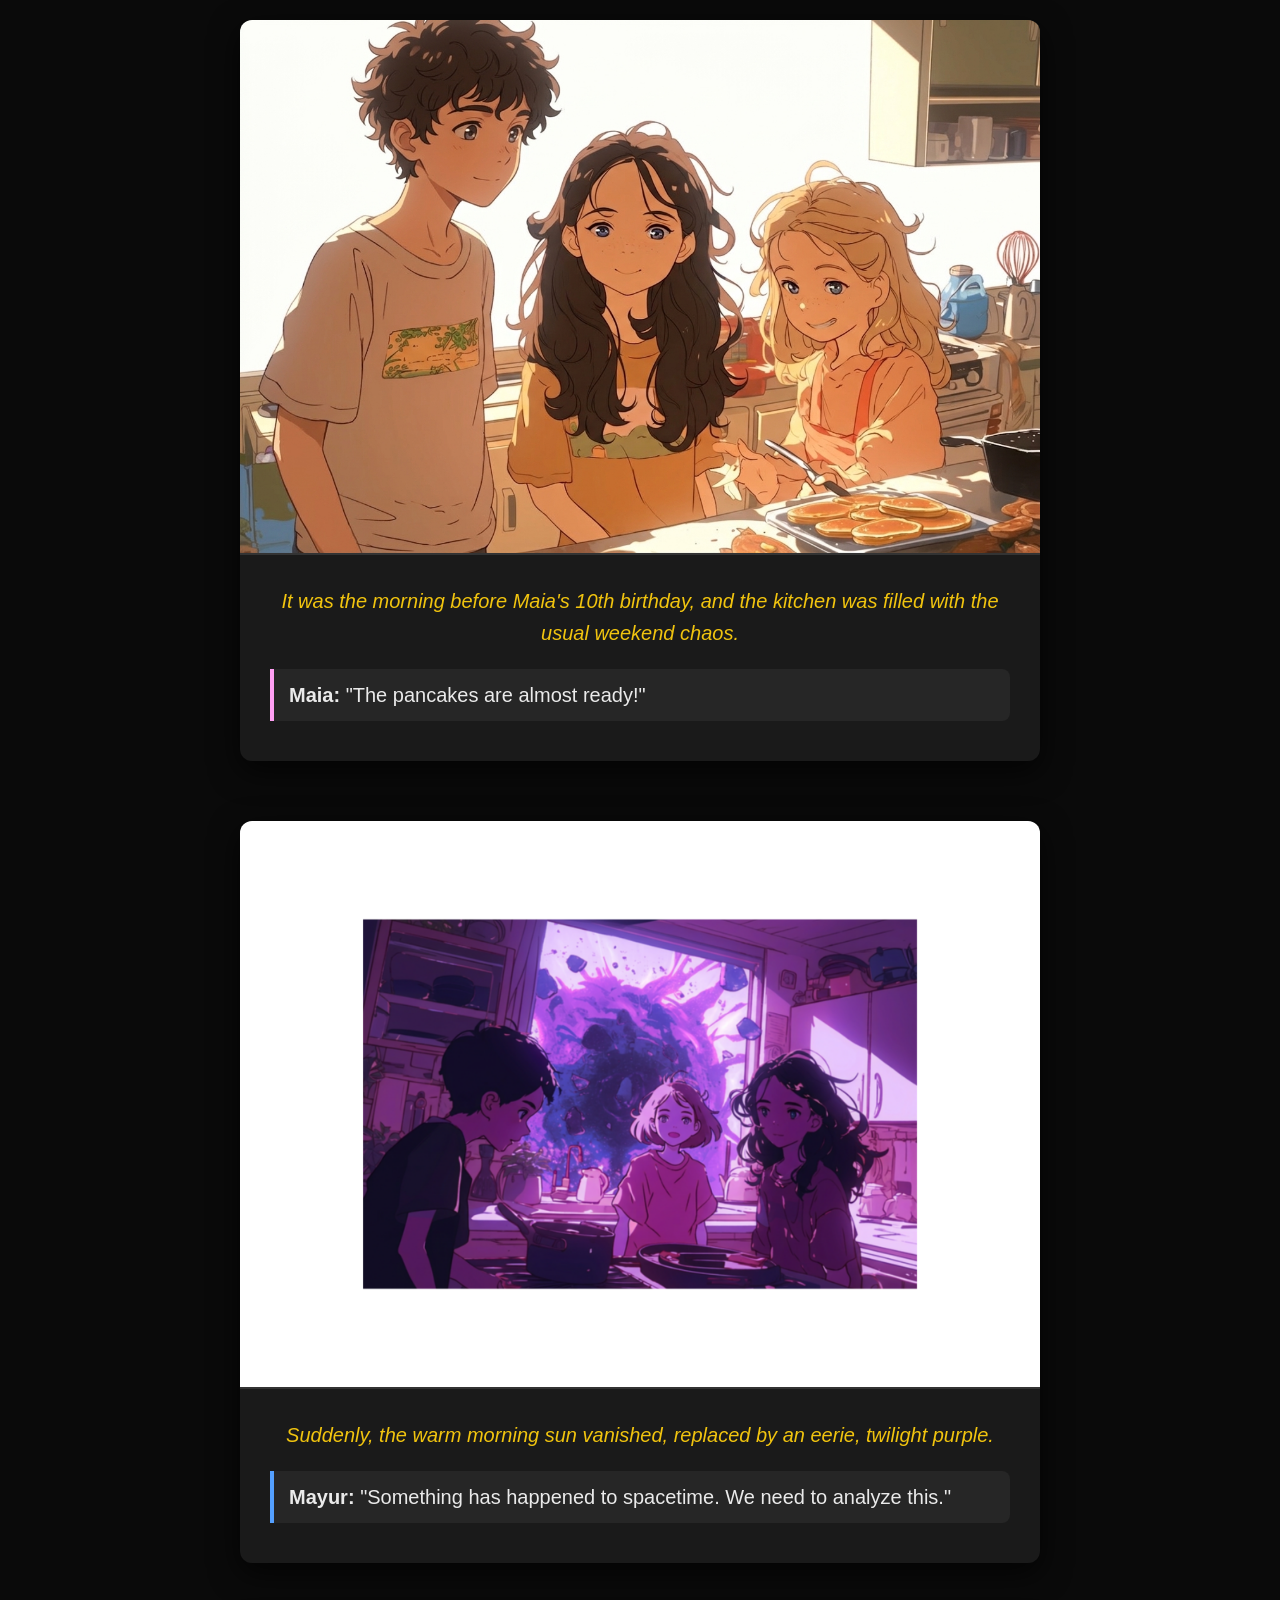
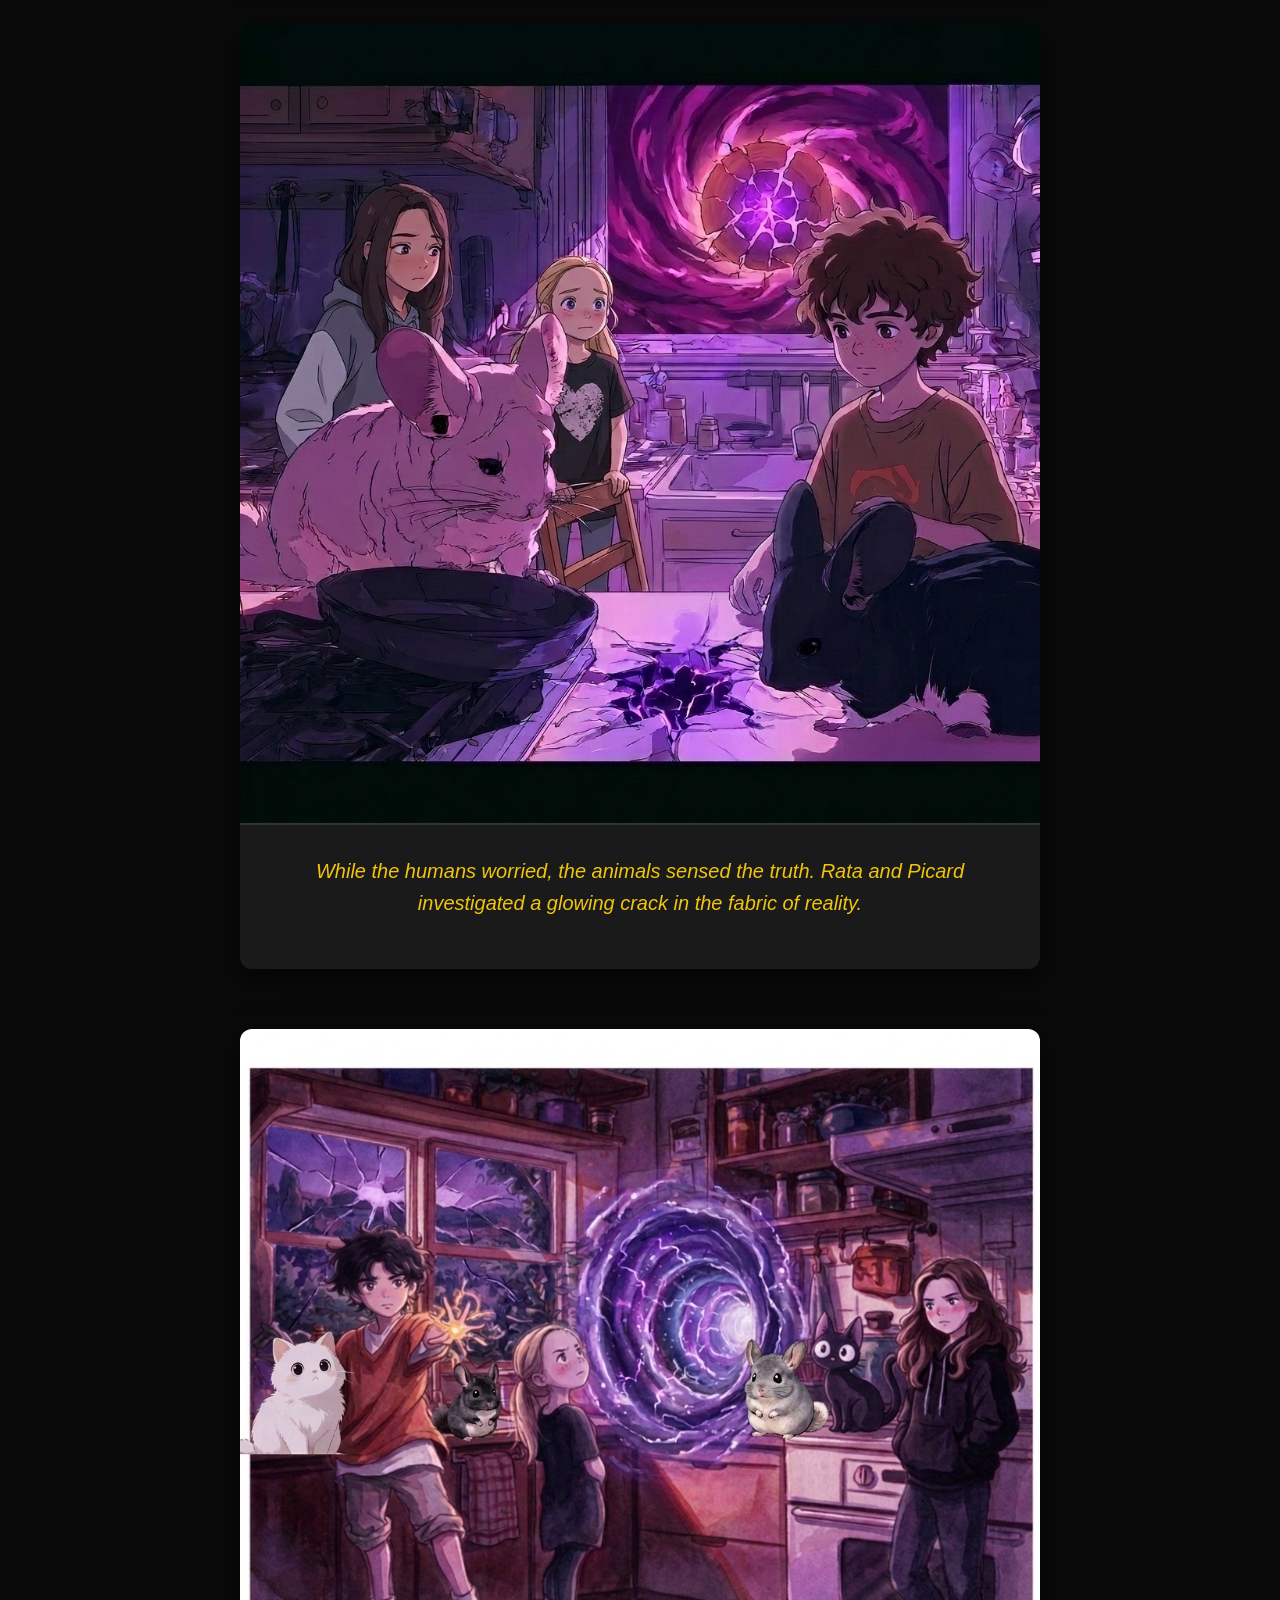
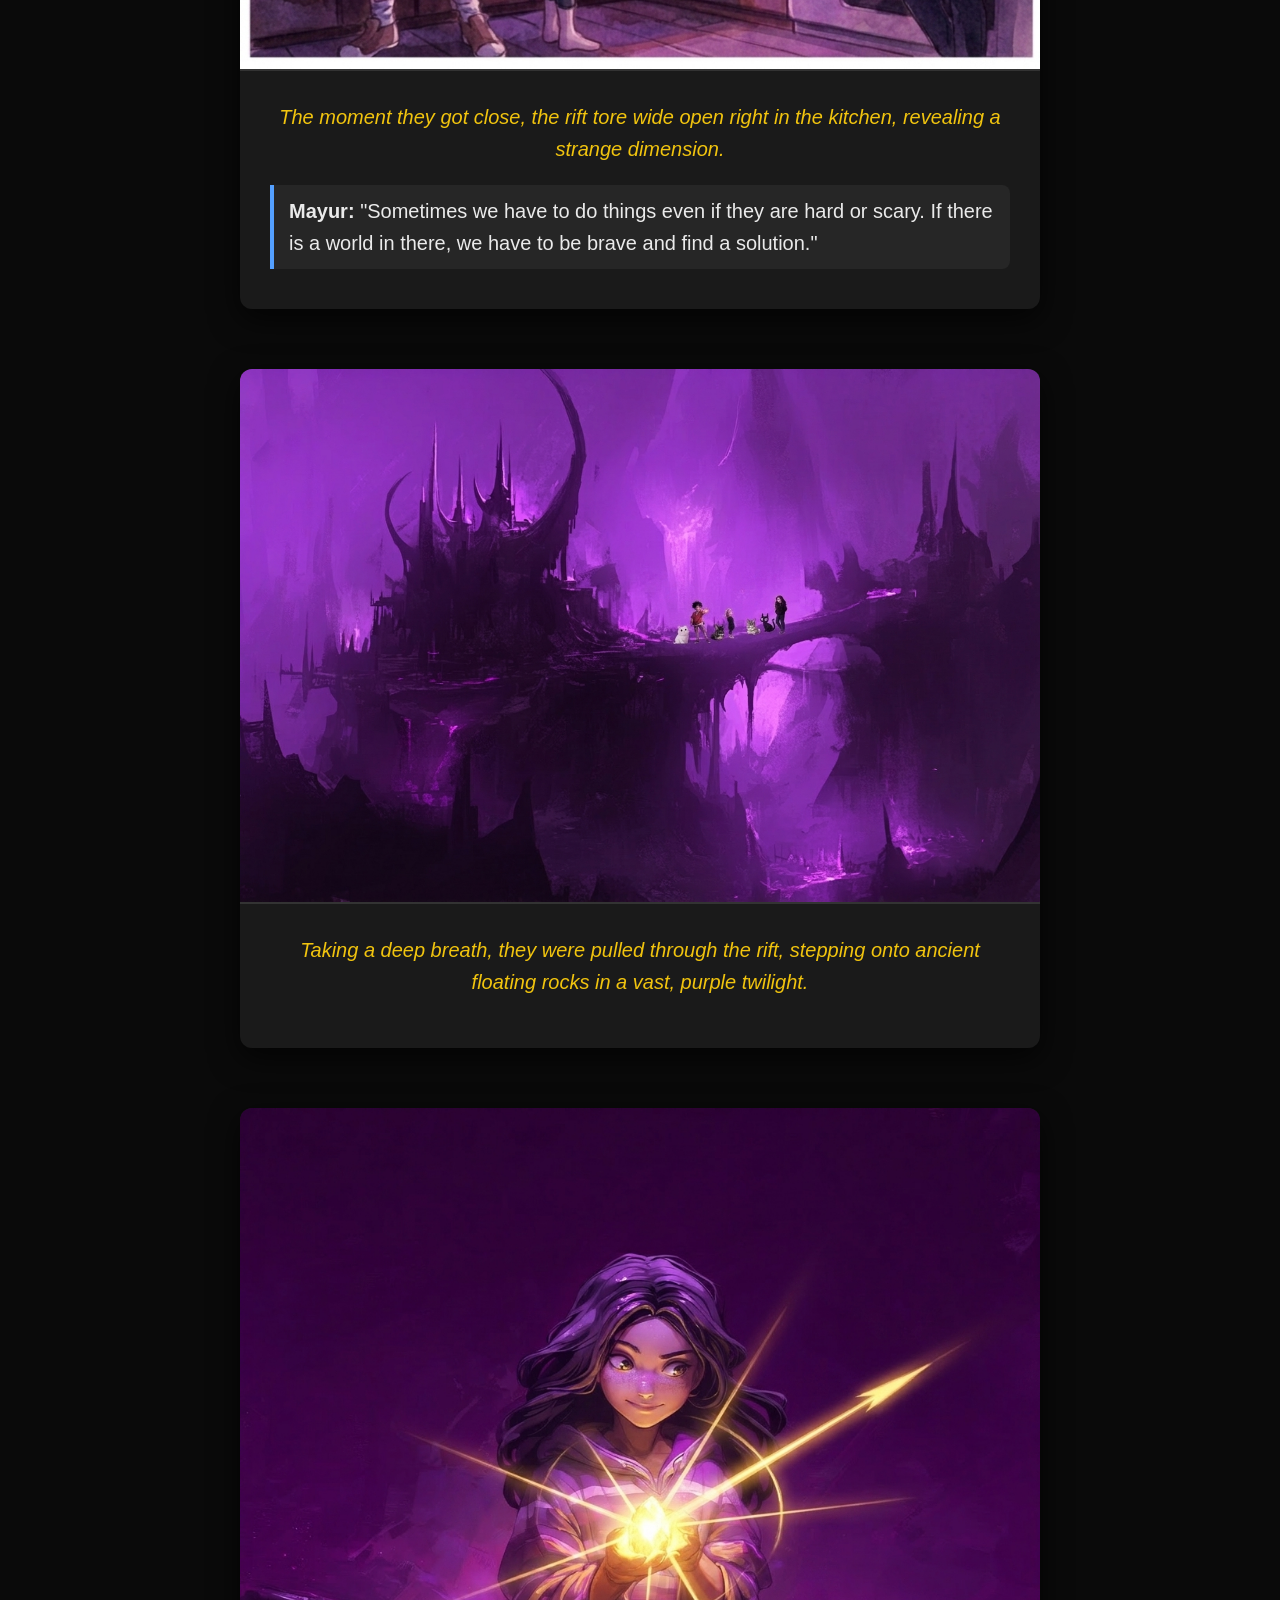
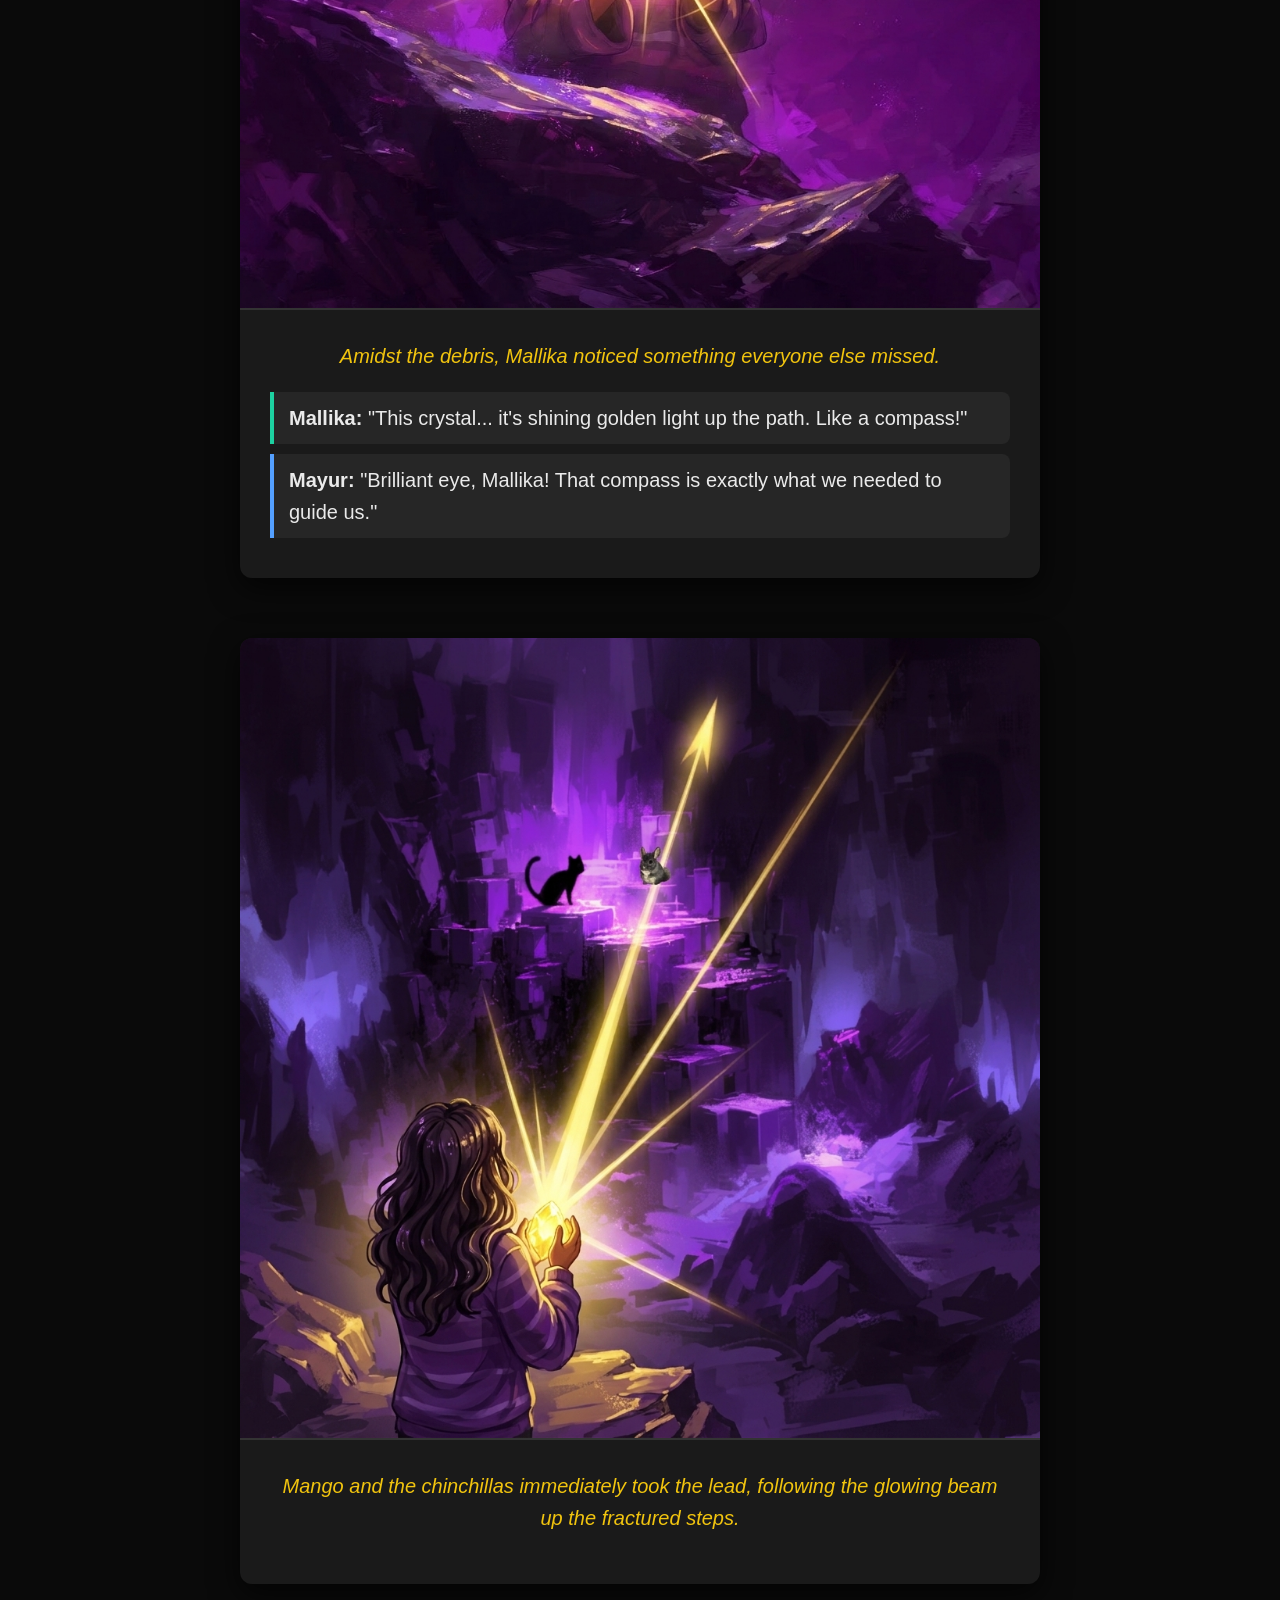
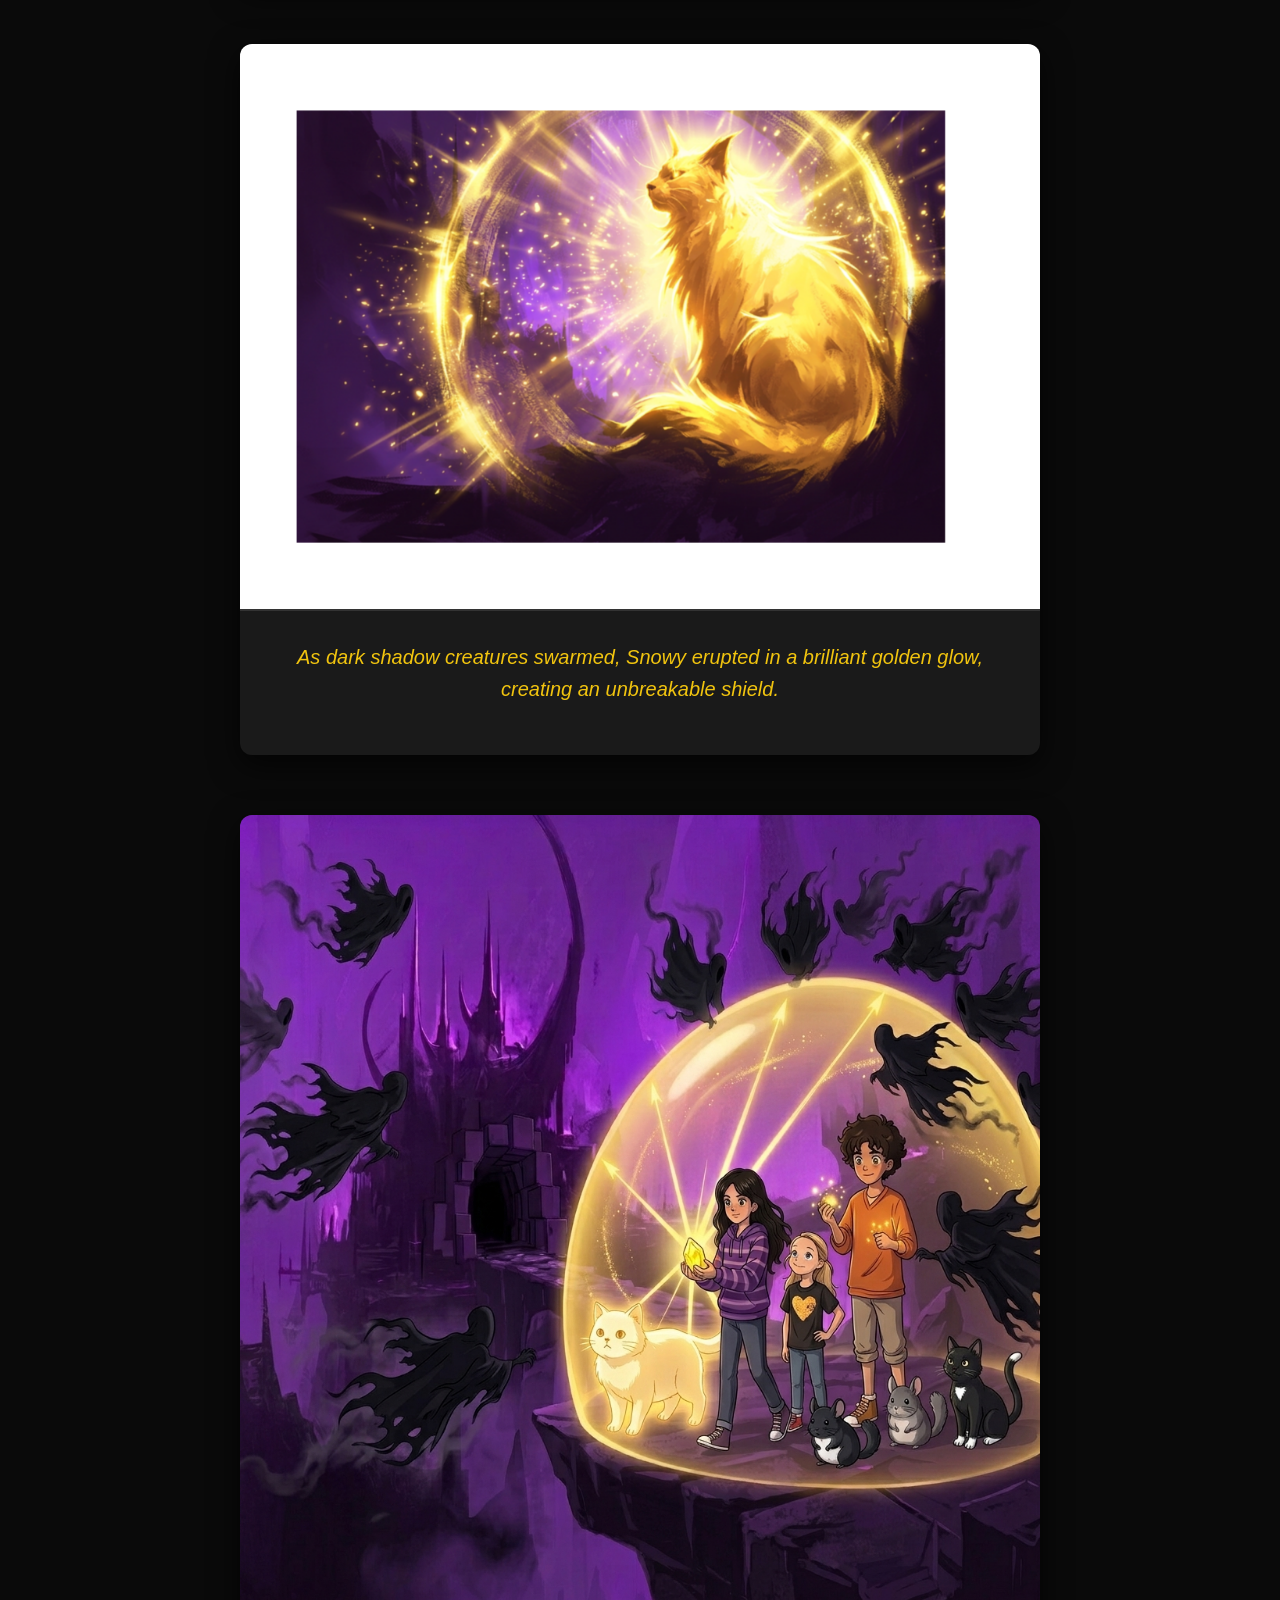
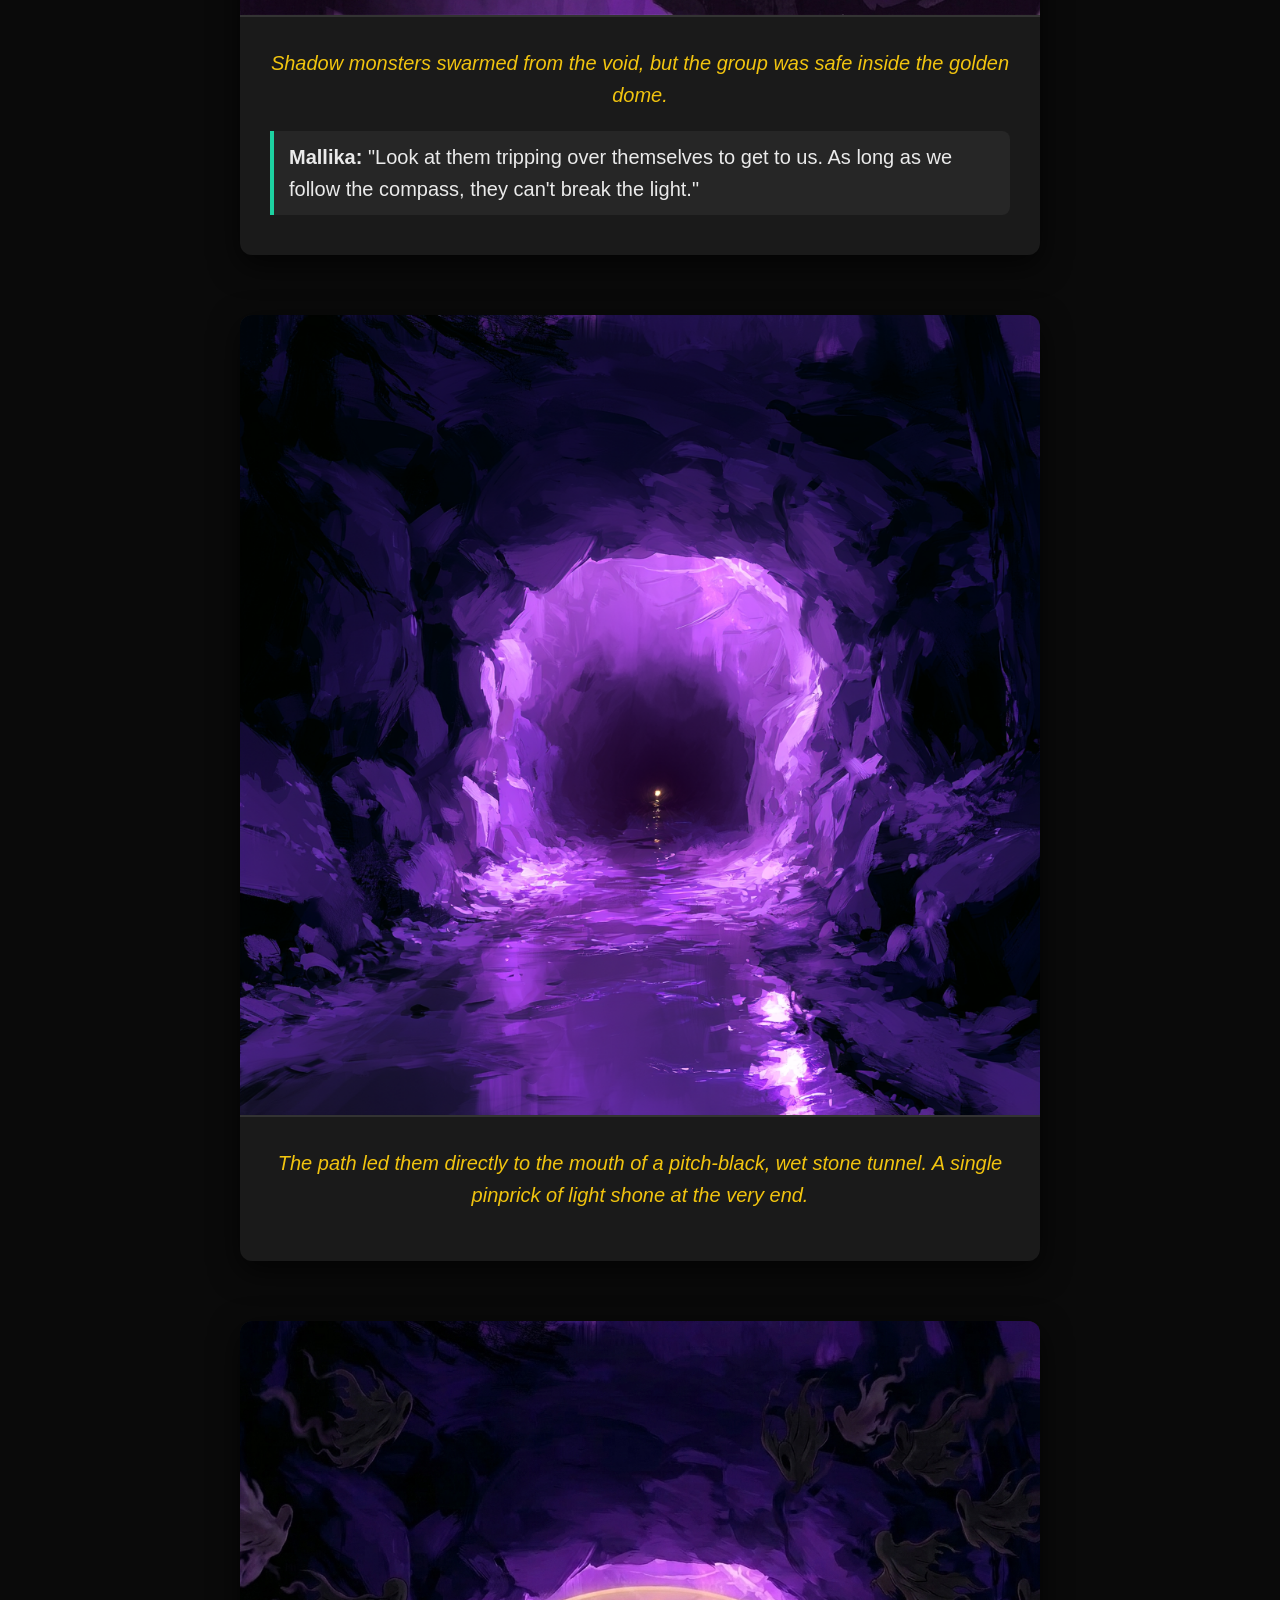
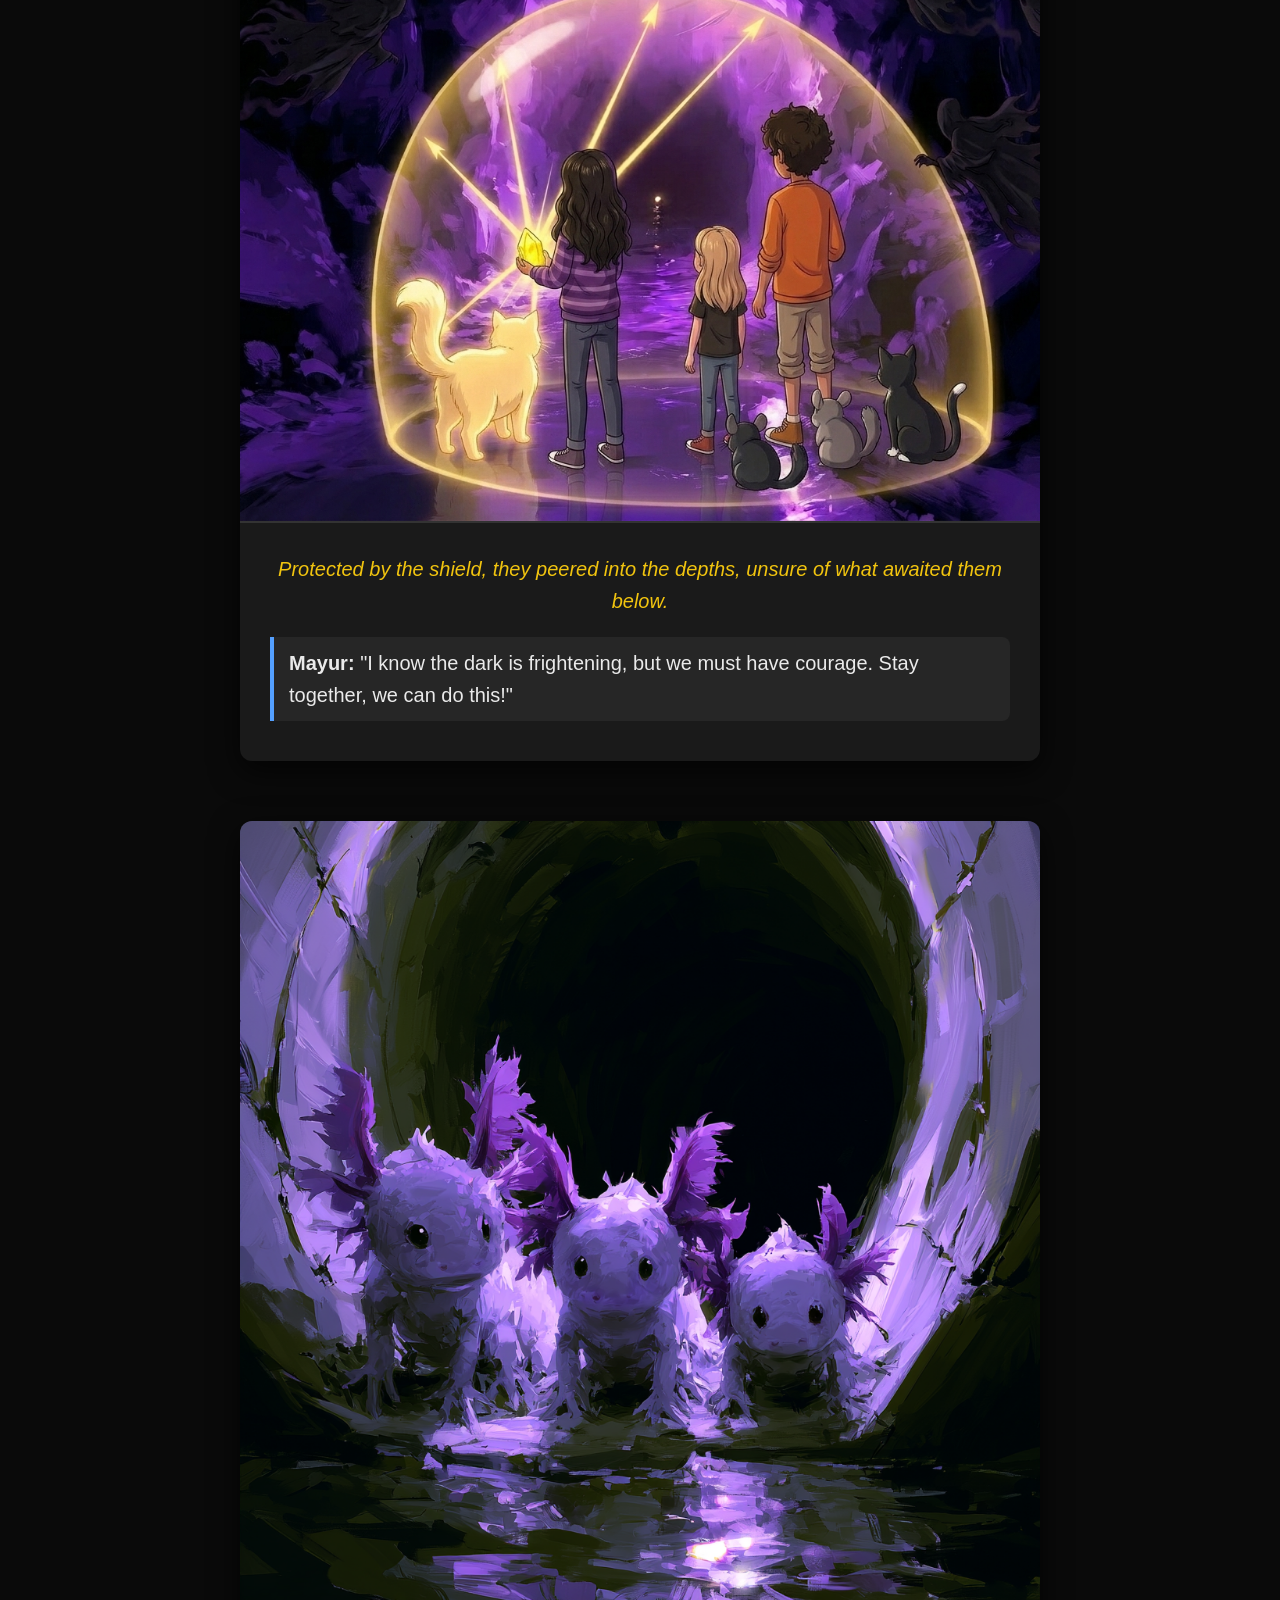
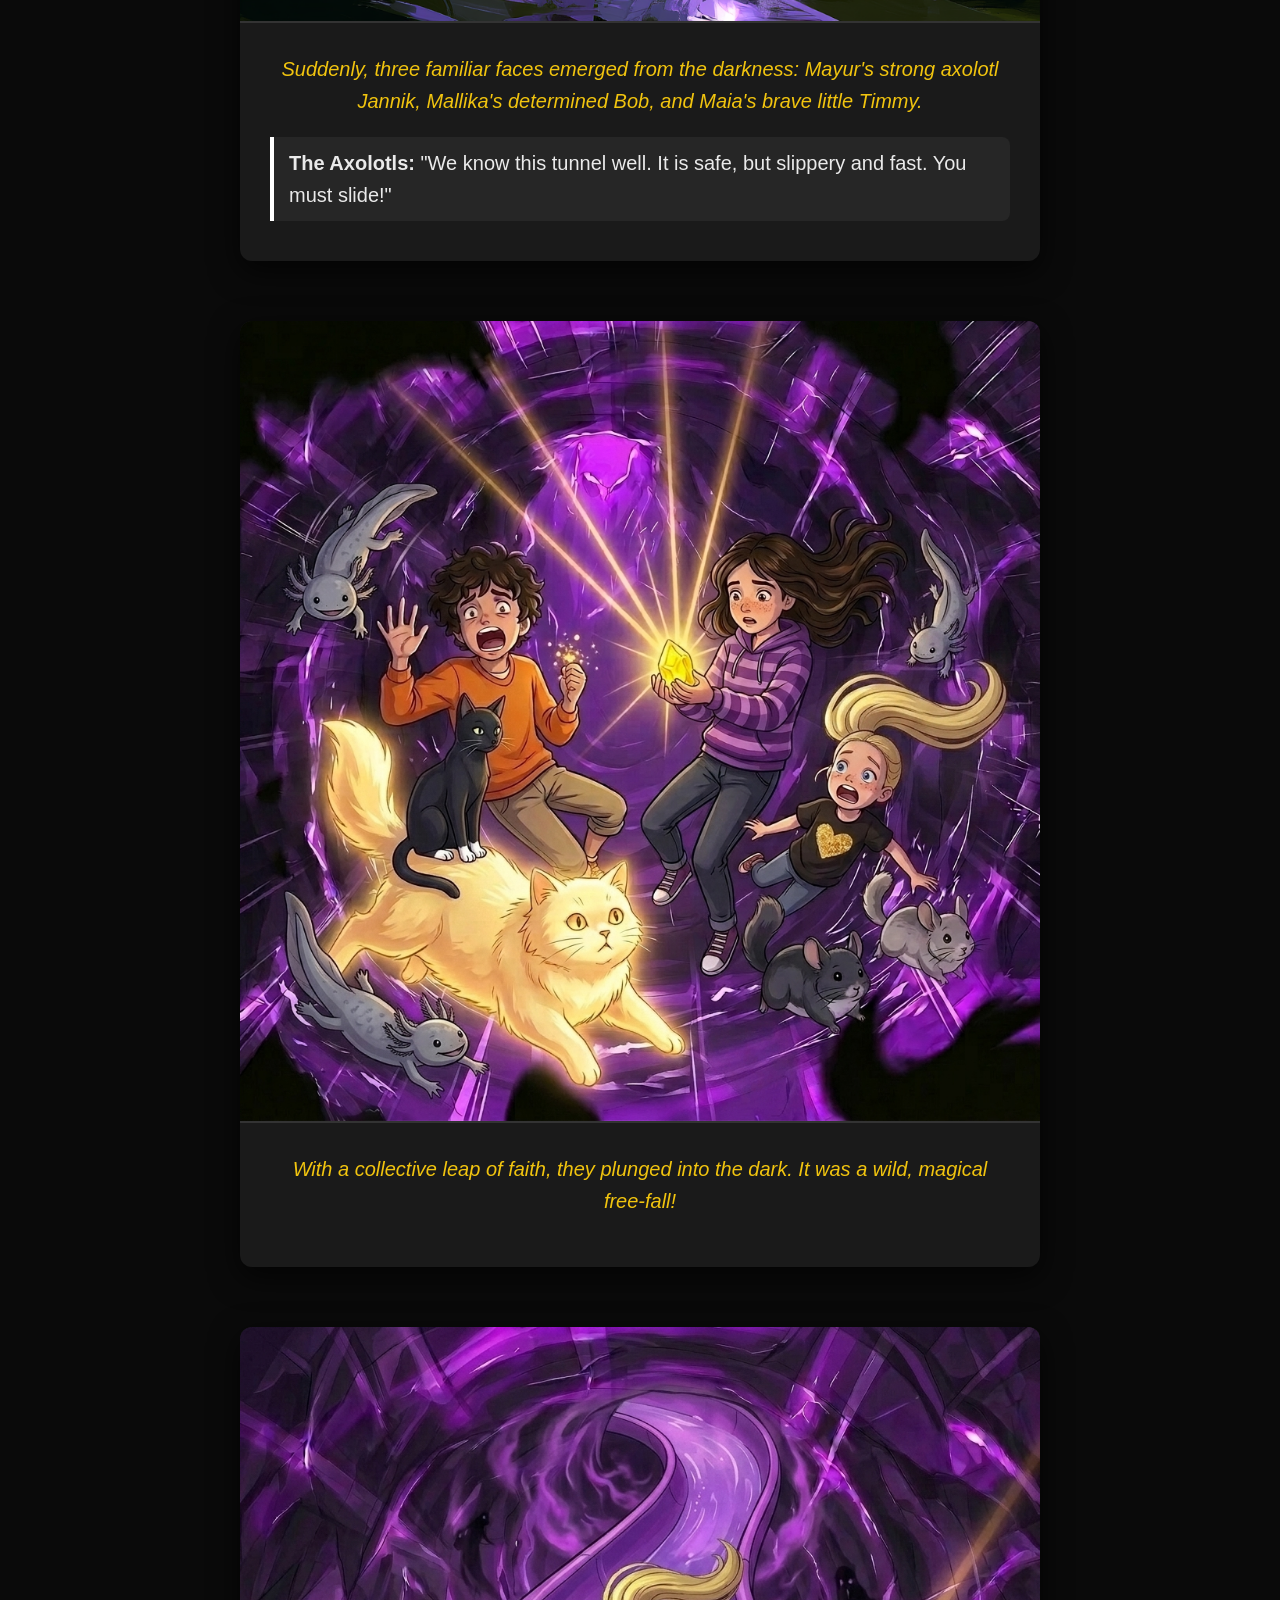
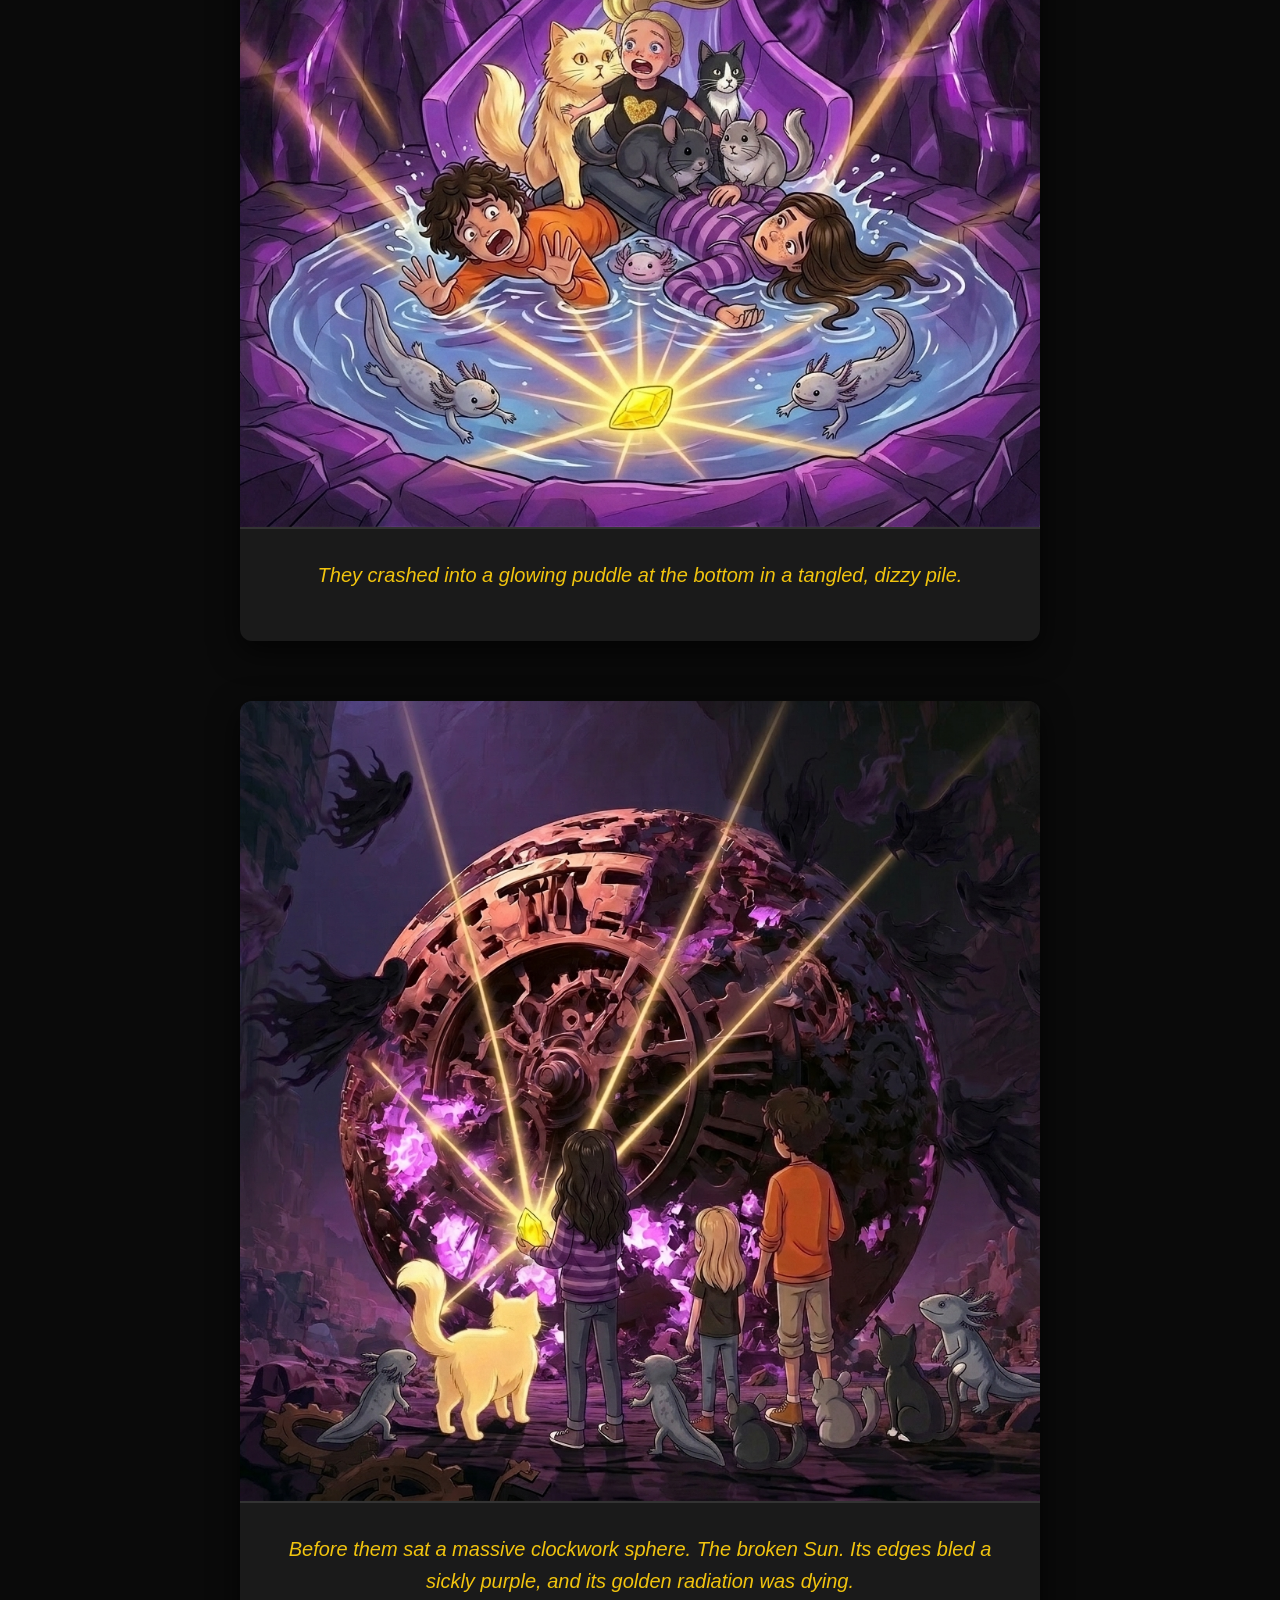
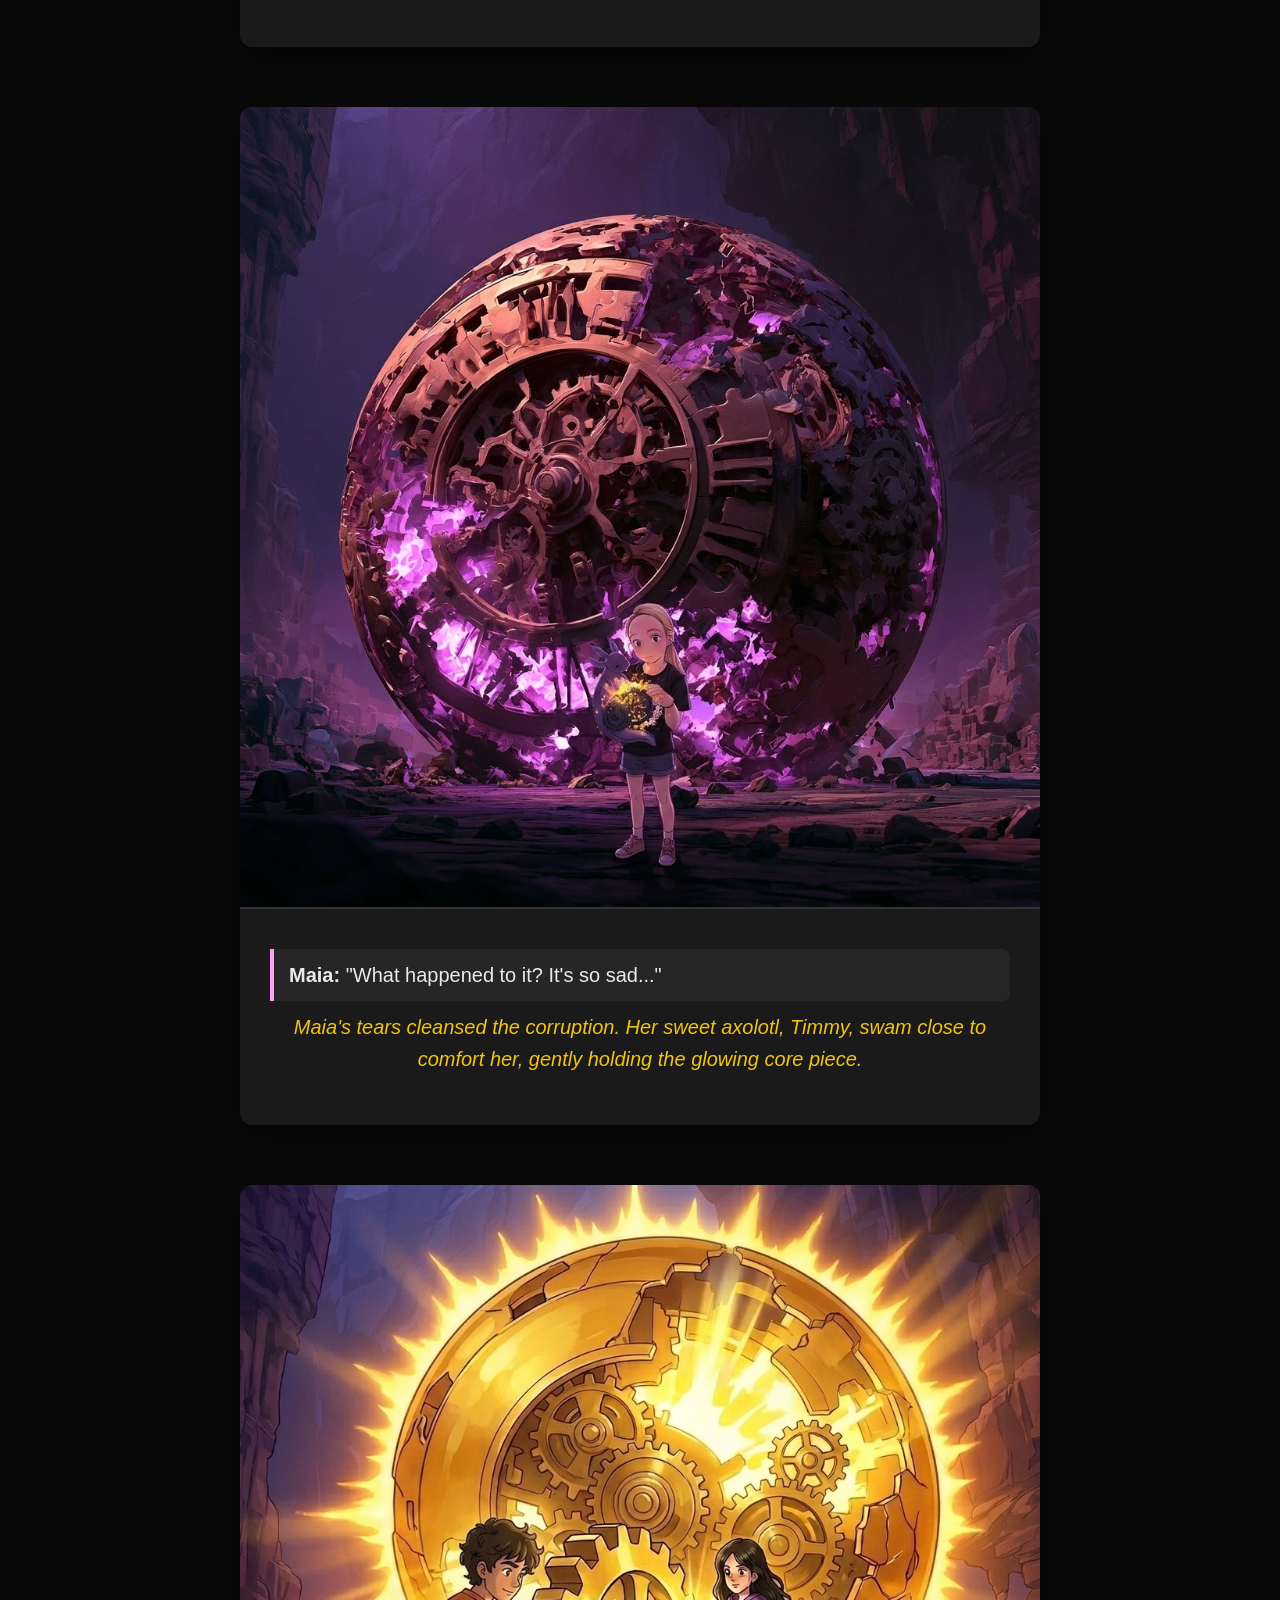
==== commit cdf4d471: "Update index.html" ====
--- a/index.html
+++ b/index.html
@@ -37,7 +37,7 @@
             <img src="images/pic4.jpg" alt="The Rift Opens">
             <div class="panel-text">
                 <p class="narrator">The moment they got close, the rift tore wide open right in the kitchen, revealing a strange dimension.</p>
-                <p class="dialogue mayur"><strong>Mayur:</strong> "If there is a world in there, maybe we can find a solution inside."</p>
+                <p class="dialogue mayur"><strong>Mayur:</strong> "Sometimes we have to do things even if they are hard or scary. If there is a world in there, we have to be brave and find a solution."</p>
             </div>
         </section>
 
@@ -45,7 +45,7 @@
         <section class="panel">
             <img src="images/pic5.jpg" alt="Entering Landscape">
             <div class="panel-text">
-                <p class="narrator">They were pulled through the rift, stepping onto ancient floating rocks in a vast, purple twilight.</p>
+                <p class="narrator">Taking a deep breath, they were pulled through the rift, stepping onto ancient floating rocks in a vast, purple twilight.</p>
             </div>
         </section>
 
@@ -54,6 +54,7 @@
             <div class="panel-text">
                 <p class="narrator">Amidst the debris, Mallika noticed something everyone else missed.</p>
                 <p class="dialogue mallika"><strong>Mallika:</strong> "This crystal... it's shining golden light up the path. Like a compass!"</p>
+                <p class="dialogue mayur"><strong>Mayur:</strong> "Brilliant eye, Mallika! That compass is exactly what we needed to guide us."</p>
             </div>
         </section>
 
@@ -91,15 +92,15 @@
             <img src="images/pic11.jpg" alt="Looking Into Tunnel">
             <div class="panel-text">
                 <p class="narrator">Protected by the shield, they peered into the depths, unsure of what awaited them below.</p>
-                <p class="dialogue mayur"><strong>Mayur:</strong> "It's completely dark. I don't dare go in there."</p>
+                <p class="dialogue mayur"><strong>Mayur:</strong> "I know the dark is frightening, but we must have courage. Stay together, we can do this!"</p>
             </div>
         </section>
 
         <section class="panel">
             <img src="images/pic12.png" alt="Axolotls Appear">
             <div class="panel-text">
-                <p class="narrator">Suddenly, three familiar faces emerged from the darkness.</p>
-                <p class="dialogue"><strong>Jannik, Bob & Timmy:</strong> "We know this tunnel well. It is safe, but slippery and fast. You must slide!"</p>
+                <p class="narrator">Suddenly, three familiar faces emerged from the darkness: Mayur's strong axolotl Jannik, Mallika's determined Bob, and Maia's brave little Timmy.</p>
+                <p class="dialogue"><strong>The Axolotls:</strong> "We know this tunnel well. It is safe, but slippery and fast. You must slide!"</p>
             </div>
         </section>
 
@@ -129,22 +130,22 @@
             <img src="images/pic16.jpg" alt="Maia's Tear">
             <div class="panel-text">
                 <p class="dialogue maia"><strong>Maia:</strong> "What happened to it? It's so sad..."</p>
-                <p class="narrator">Maia's sadness cleansed the corruption, and little Timmy helped her hold the glowing core piece.</p>
+                <p class="narrator">Maia's tears cleansed the corruption. Her sweet axolotl, Timmy, swam close to comfort her, gently holding the glowing core piece.</p>
             </div>
         </section>
 
         <section class="panel">
             <img src="images/pic17.jpg" alt="Pushing Gears">
             <div class="panel-text">
-                <p class="dialogue mayur"><strong>Mayur:</strong> "It's a puzzle. We have to rebuild it together."</p>
-                <p class="narrator">They spent hours pushing the heavy golden gears back into place.</p>
+                <p class="dialogue mayur"><strong>Mayur:</strong> "It's a puzzle! Push with all your might! We can fix this if we work as a team!"</p>
+                <p class="narrator">Motivated by Mayur's leadership, they spent hours pushing the heavy golden gears back into place.</p>
             </div>
         </section>
 
         <section class="panel">
             <img src="images/pic18.jpg" alt="Dormant Sun">
             <div class="panel-text">
-                <p class="narrator">Humpty Dumpty was put back together again. But it wasn't moving. It needed the missing piece to ignite the fusion.</p>
+                <p class="narrator">Humpty Dumpty was put back together again. But it wasn't moving. Someone needed to carry the missing compass stone deep into the center to ignite the fusion.</p>
             </div>
         </section>
 
@@ -152,15 +153,16 @@
         <section class="panel">
             <img src="images/pic19.png" alt="Supernova Pulse">
             <div class="panel-text">
-                <p class="dialogue mallika"><strong>Mallika:</strong> "The compass stone! It goes in the center!"</p>
-                <p class="narrator">Timmy bravely squeezed the stone into the core. Instantly, the Sun pulsed with unimaginable golden energy!</p>
+                <p class="narrator">Little Timmy bravely volunteered. Knowing what it meant, Maia held him close for a tearful, loving goodbye. The whole fellowship gathered to honor his brave sacrifice.</p>
+                <p class="dialogue maia"><strong>Maia:</strong> "Thank you, Timmy. I love you."</p>
+                <p class="narrator">As Timmy squeezed the stone into the core, the Sun pulsed with unimaginable golden energy, absorbing his gentle spirit to reignite its eternal fire.</p>
             </div>
         </section>
 
         <section class="panel">
             <img src="images/pic20.png" alt="Birthday Celebration">
             <div class="panel-text">
-                <p class="narrator">The blast threw them safely home. The rift was gone, the world was bright, and the entire fellowship—pets and all—had returned, transformed and wiser.</p>
+                <p class="narrator">The blast threw them safely home. The rift was gone, and the world was bright. Timmy had stayed behind in the Sun, but looking at the radiant, warm sunbeams, Maia knew her sweet friend would always shine down on her.</p>
                 <p class="dialogue"><strong>Everyone:</strong> "Happy 10th Birthday, Maia!"</p>
             </div>
         </section>
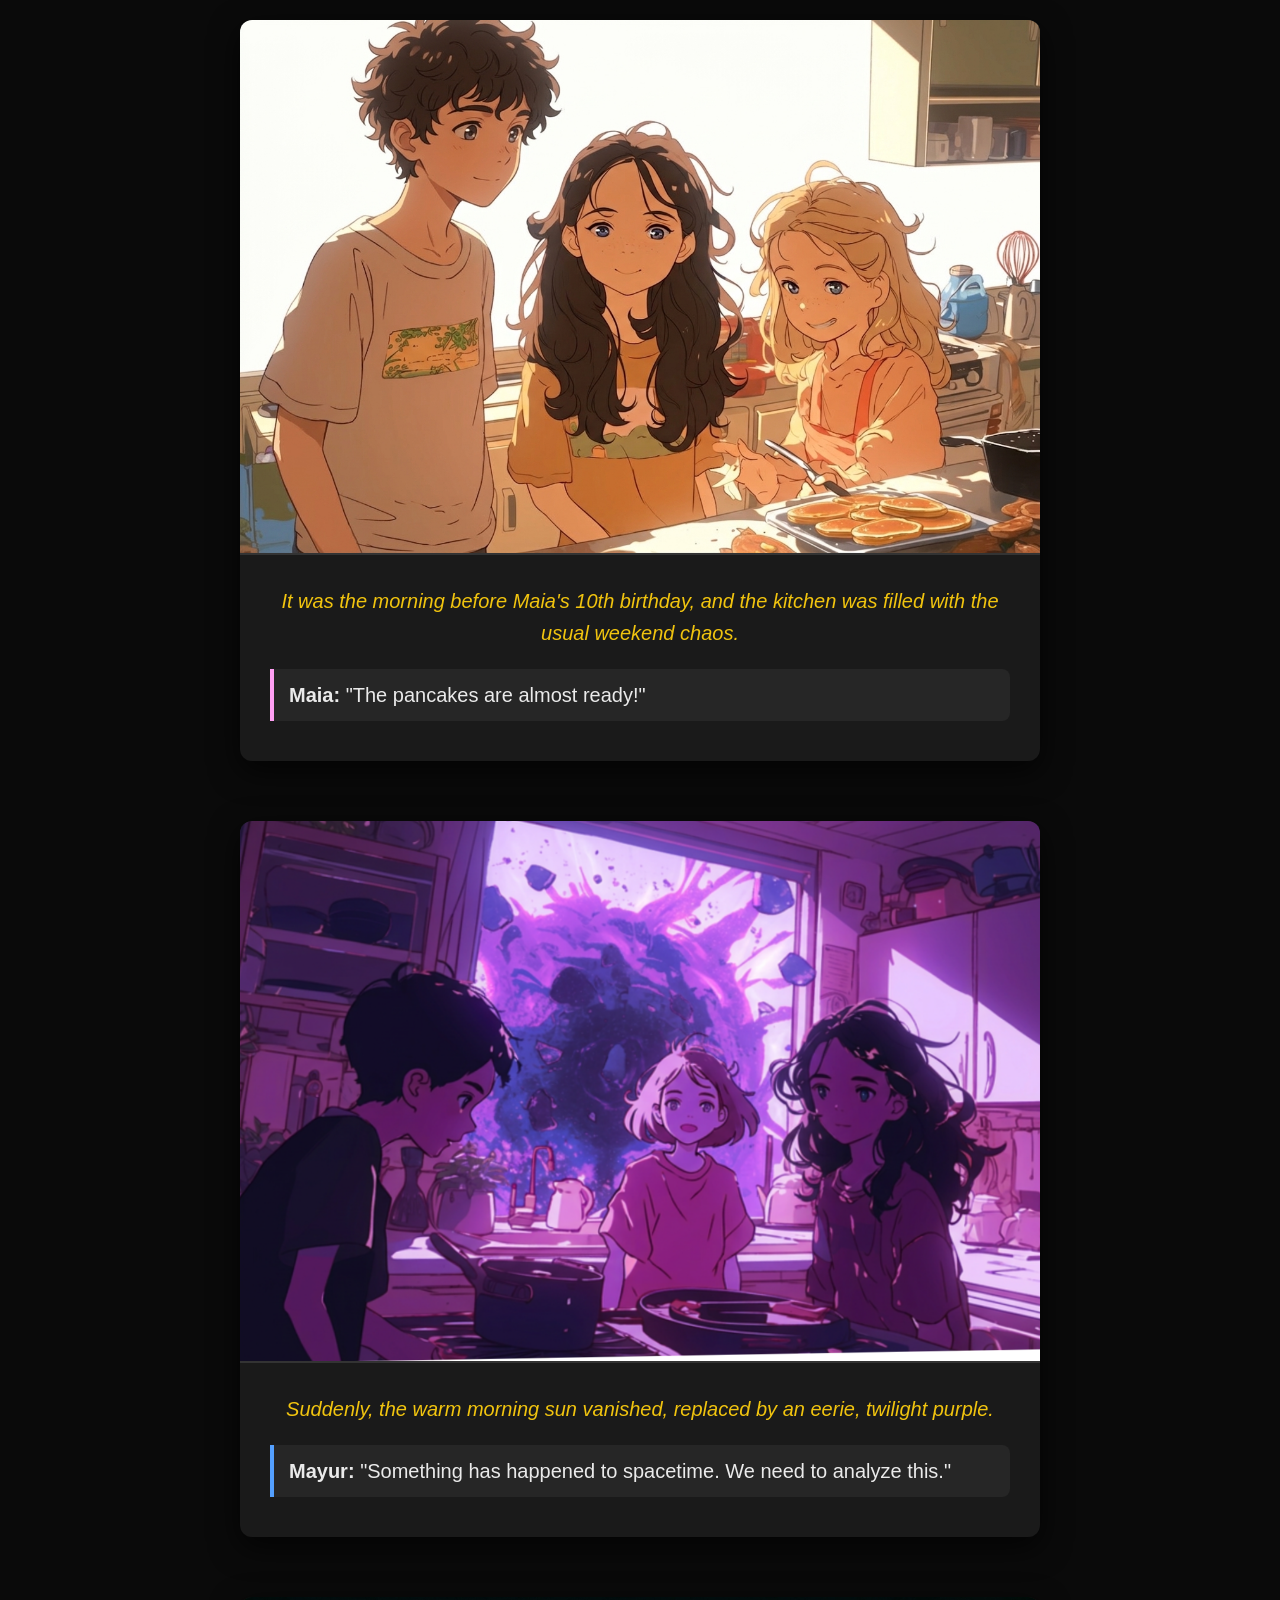
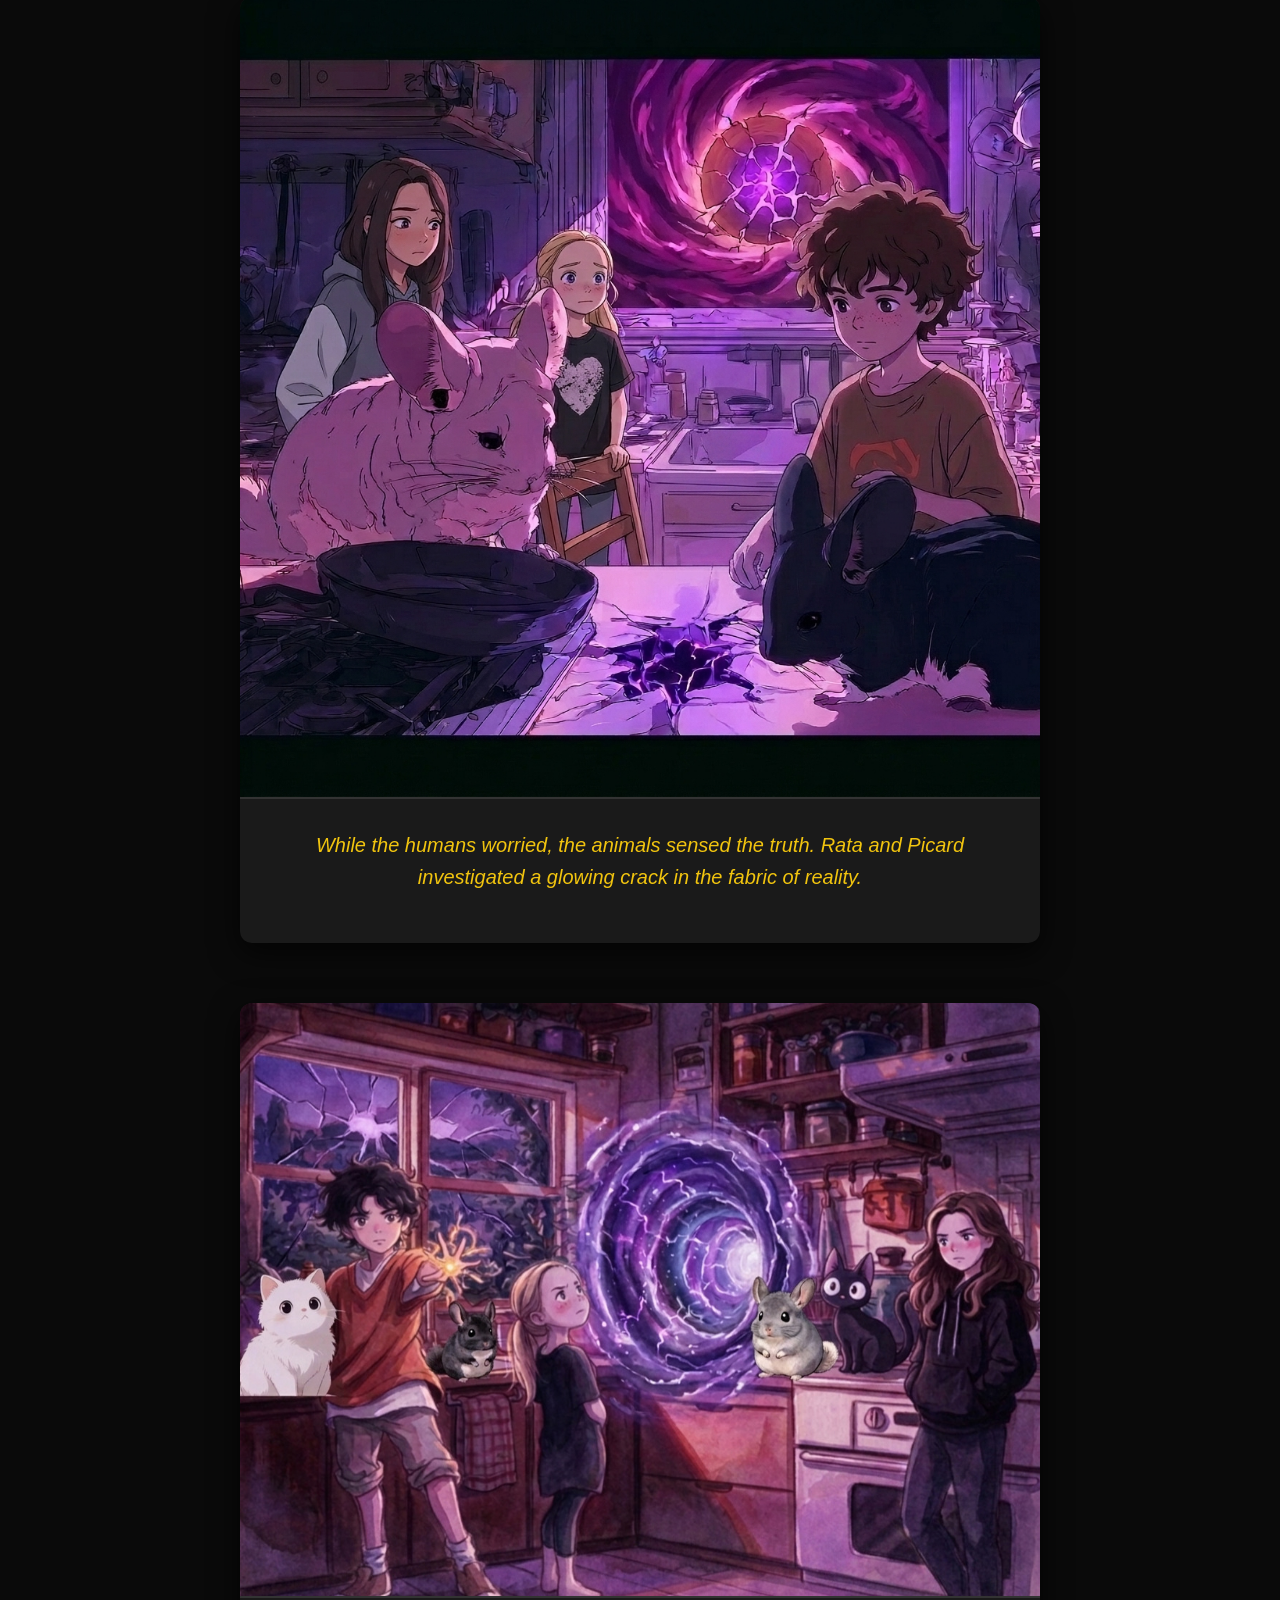
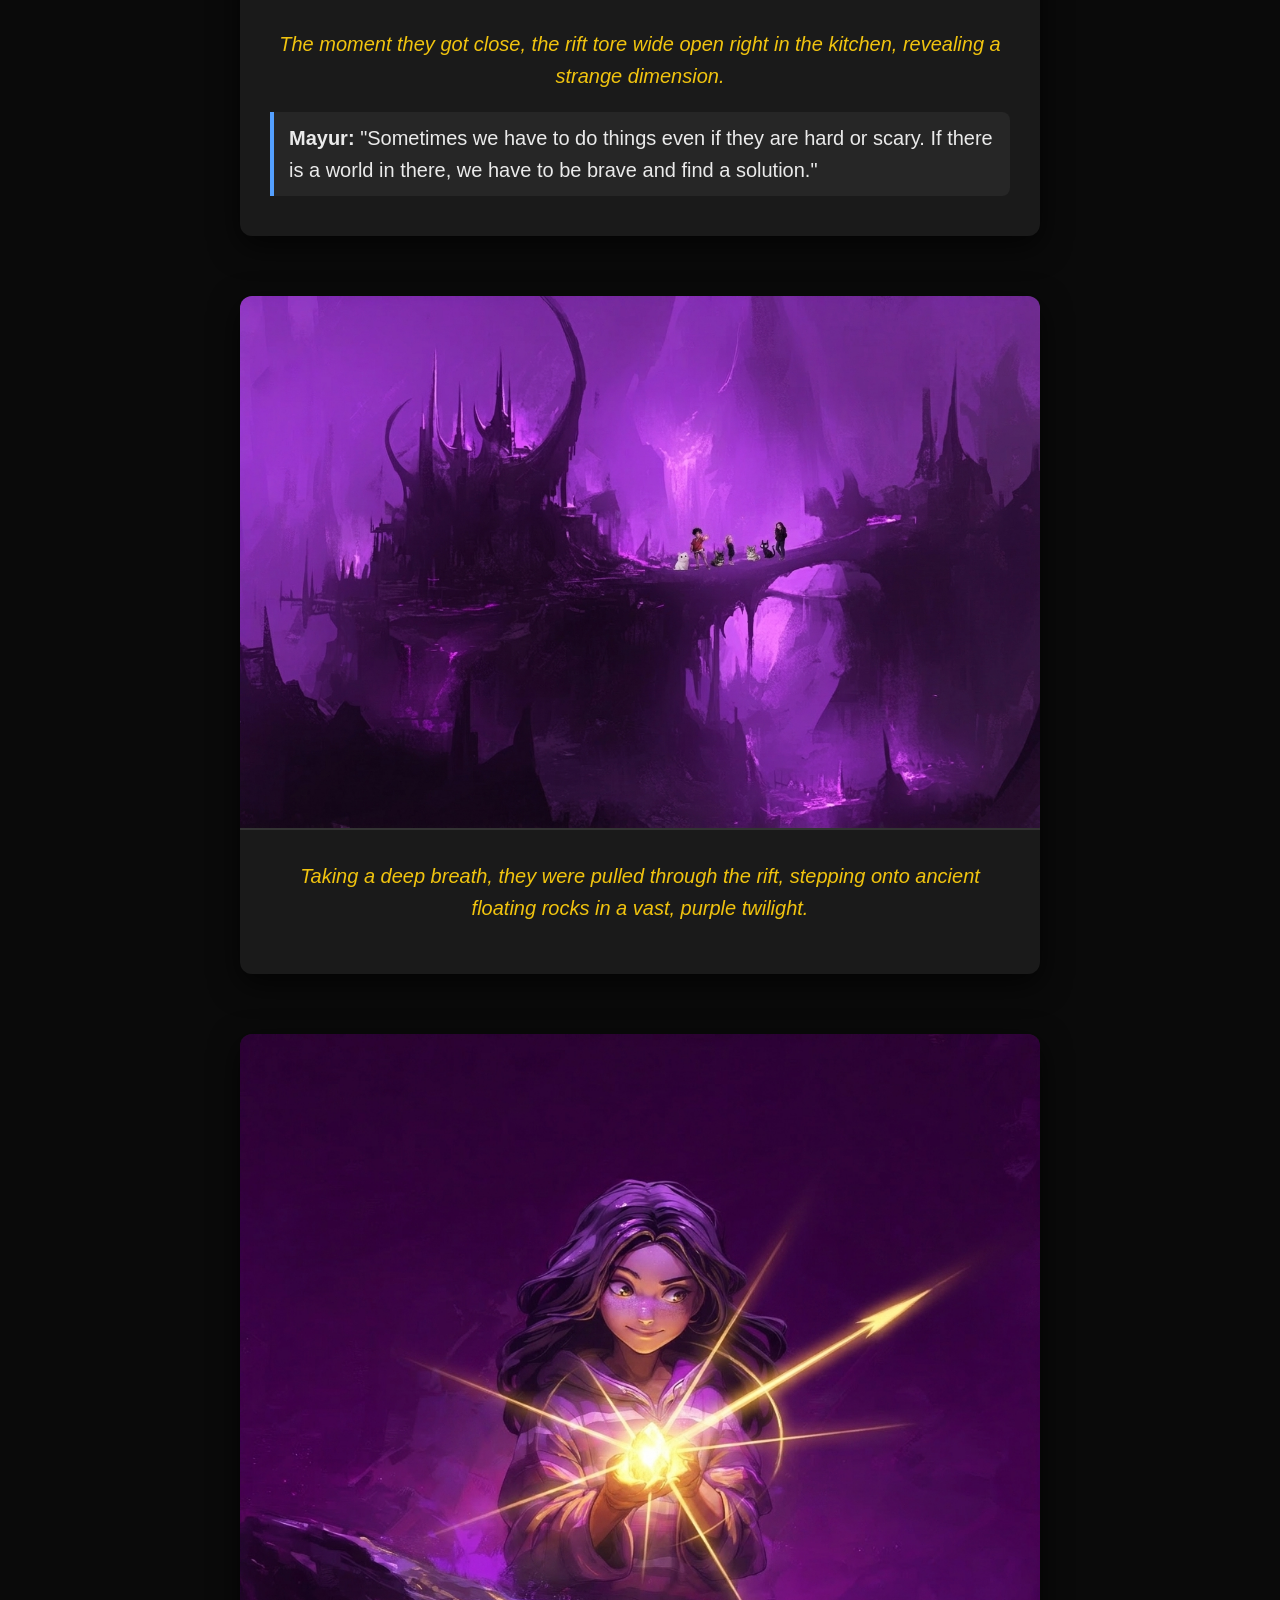
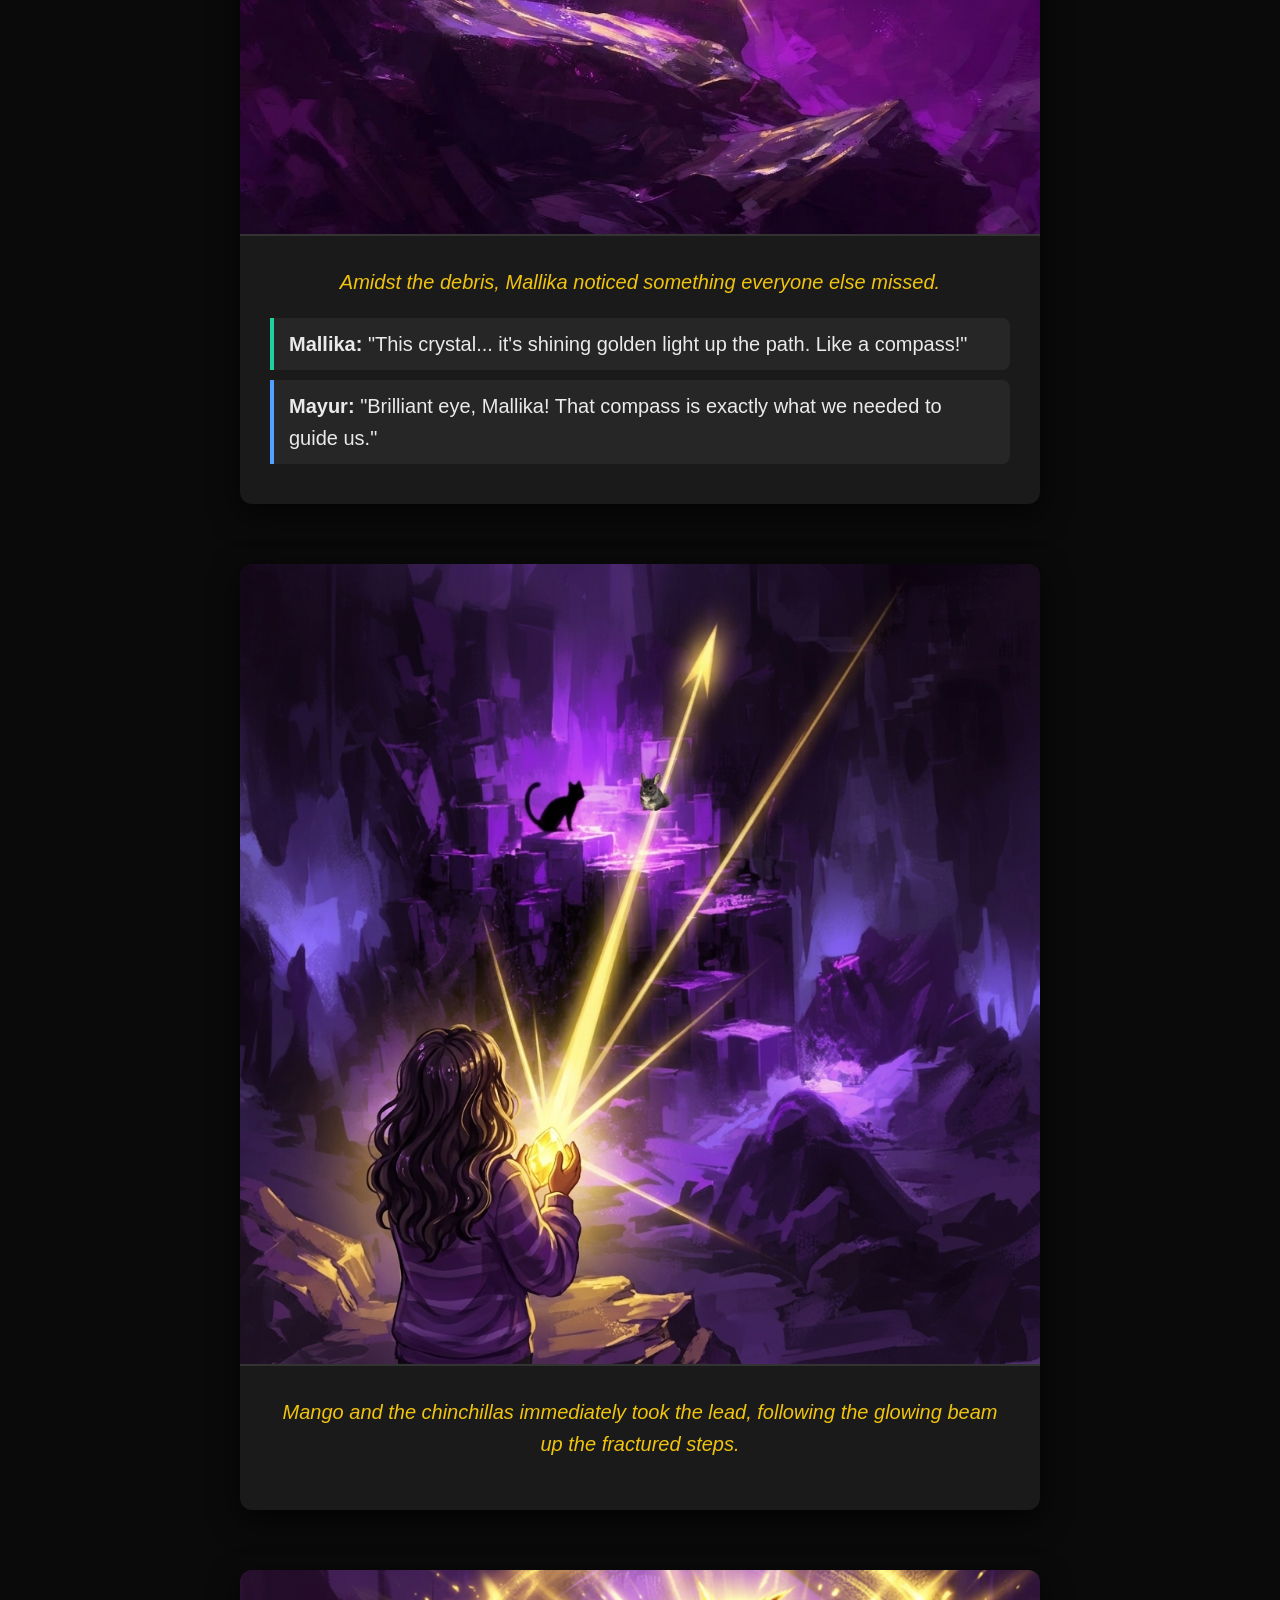
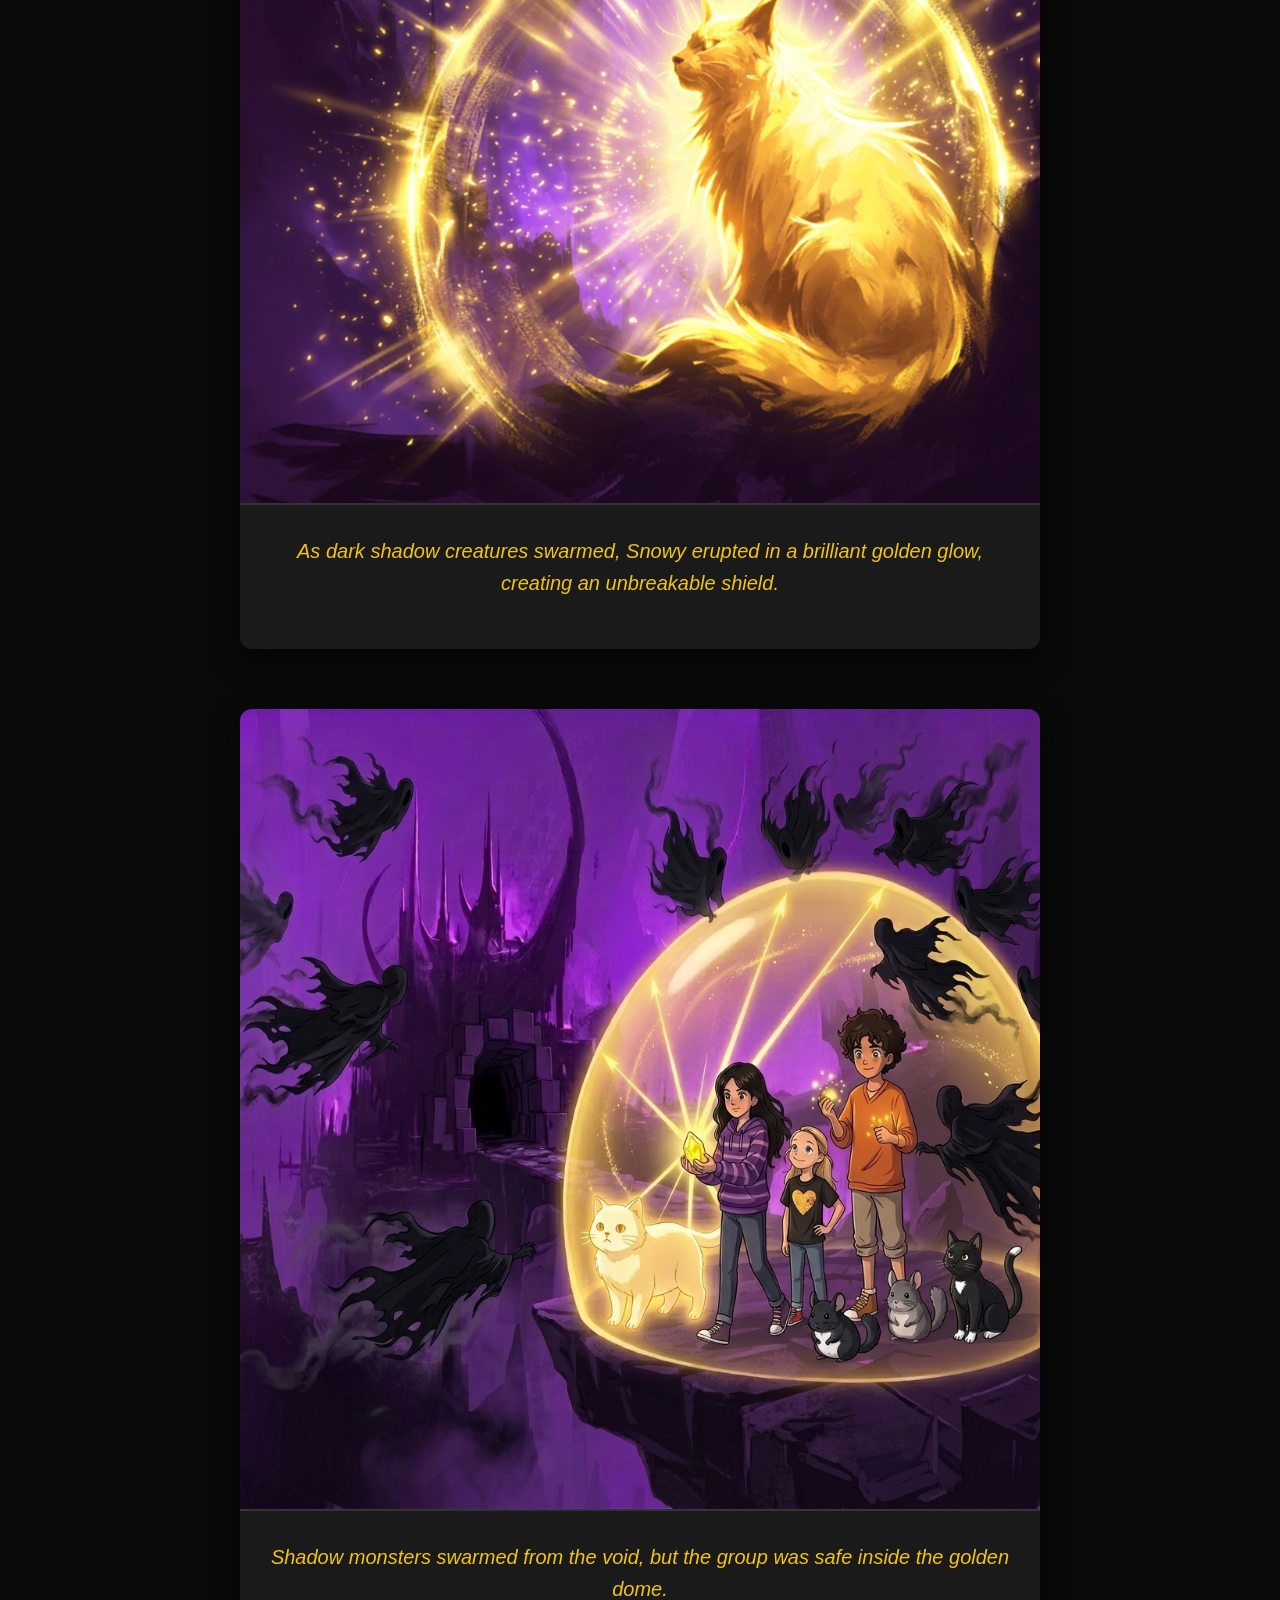
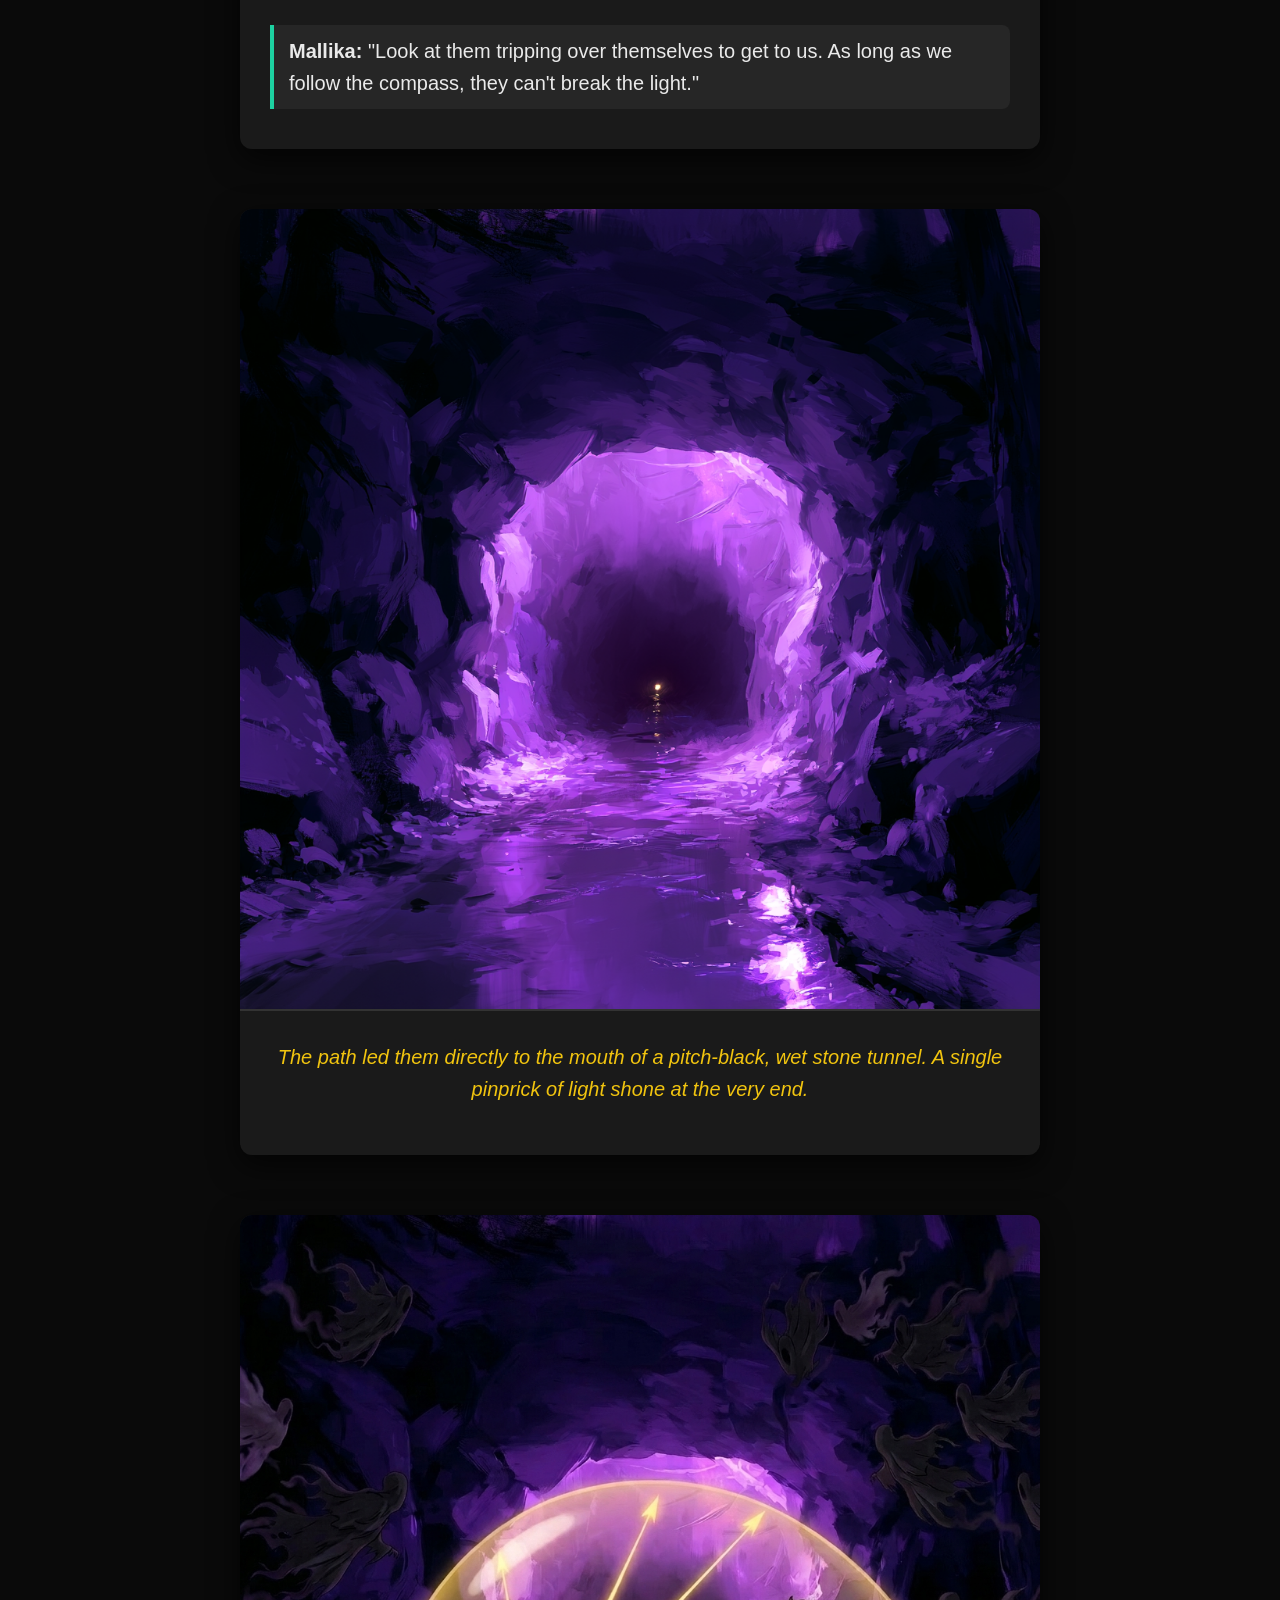
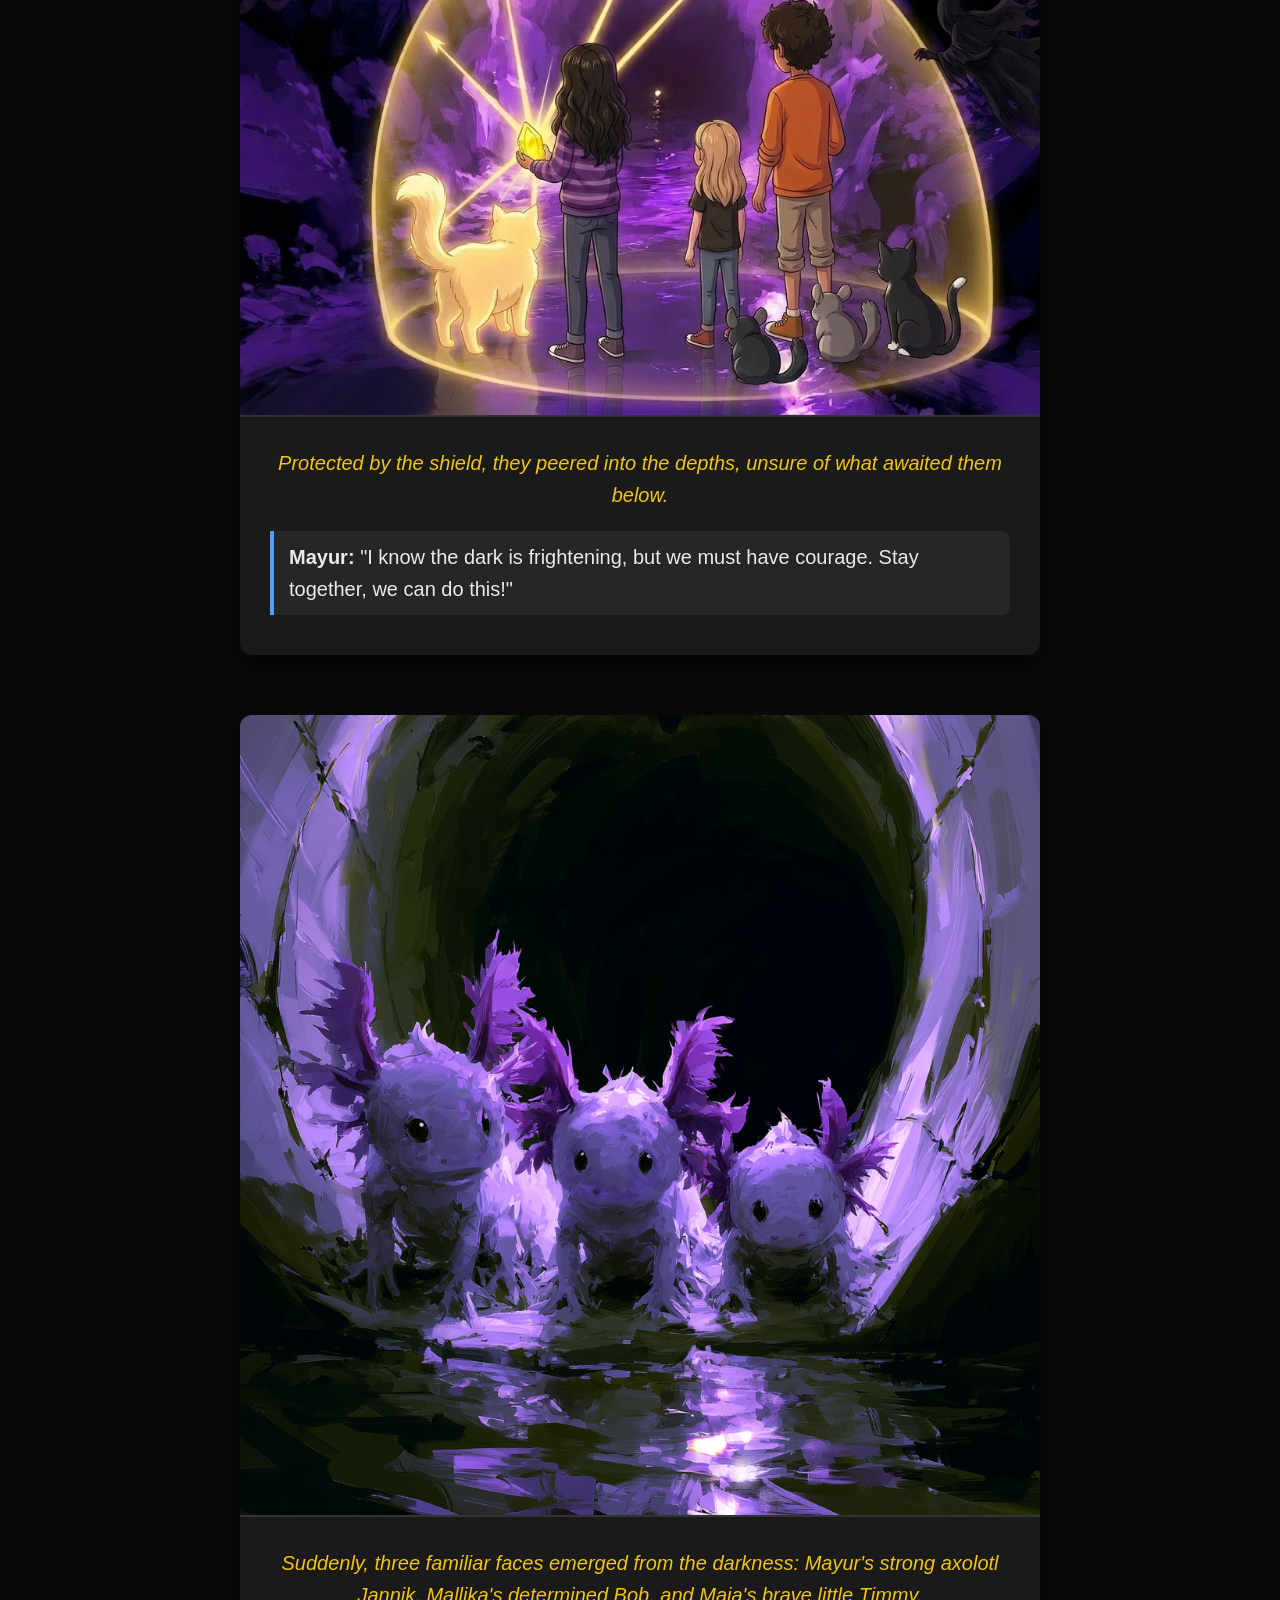
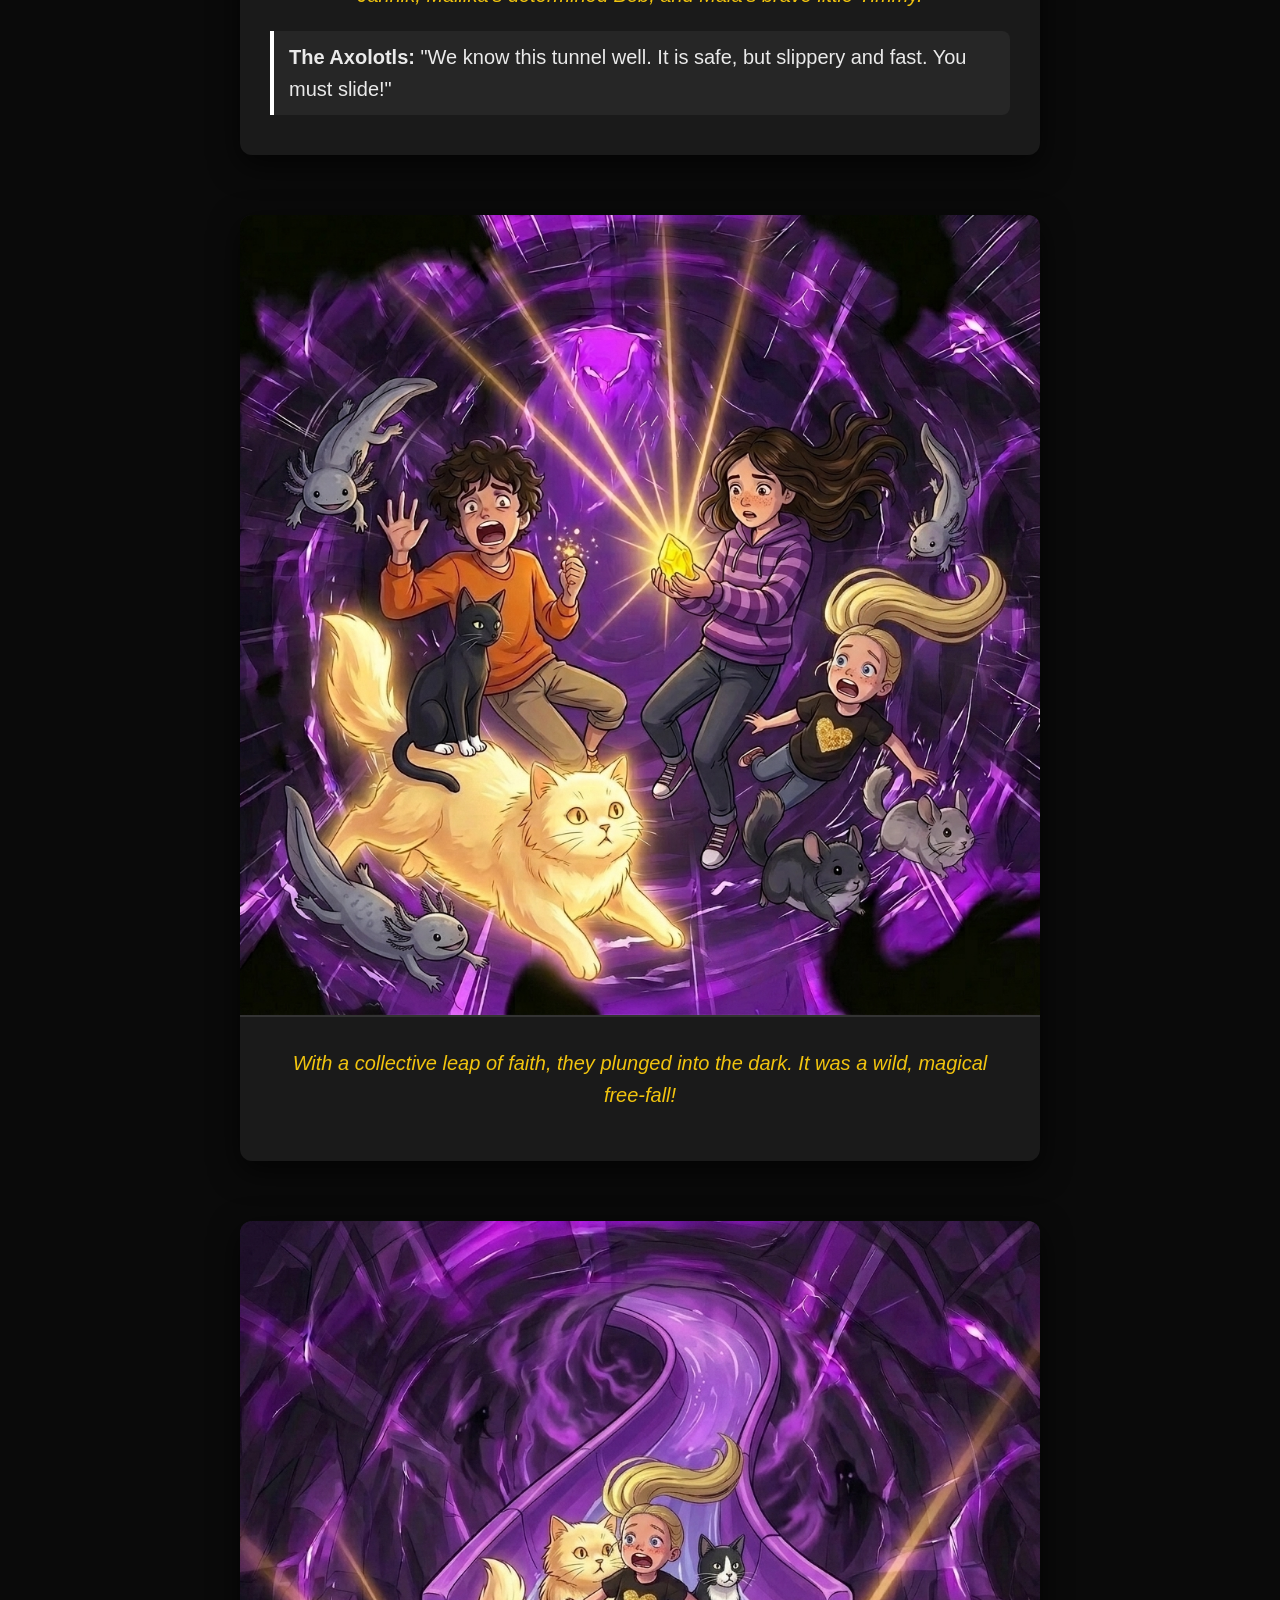
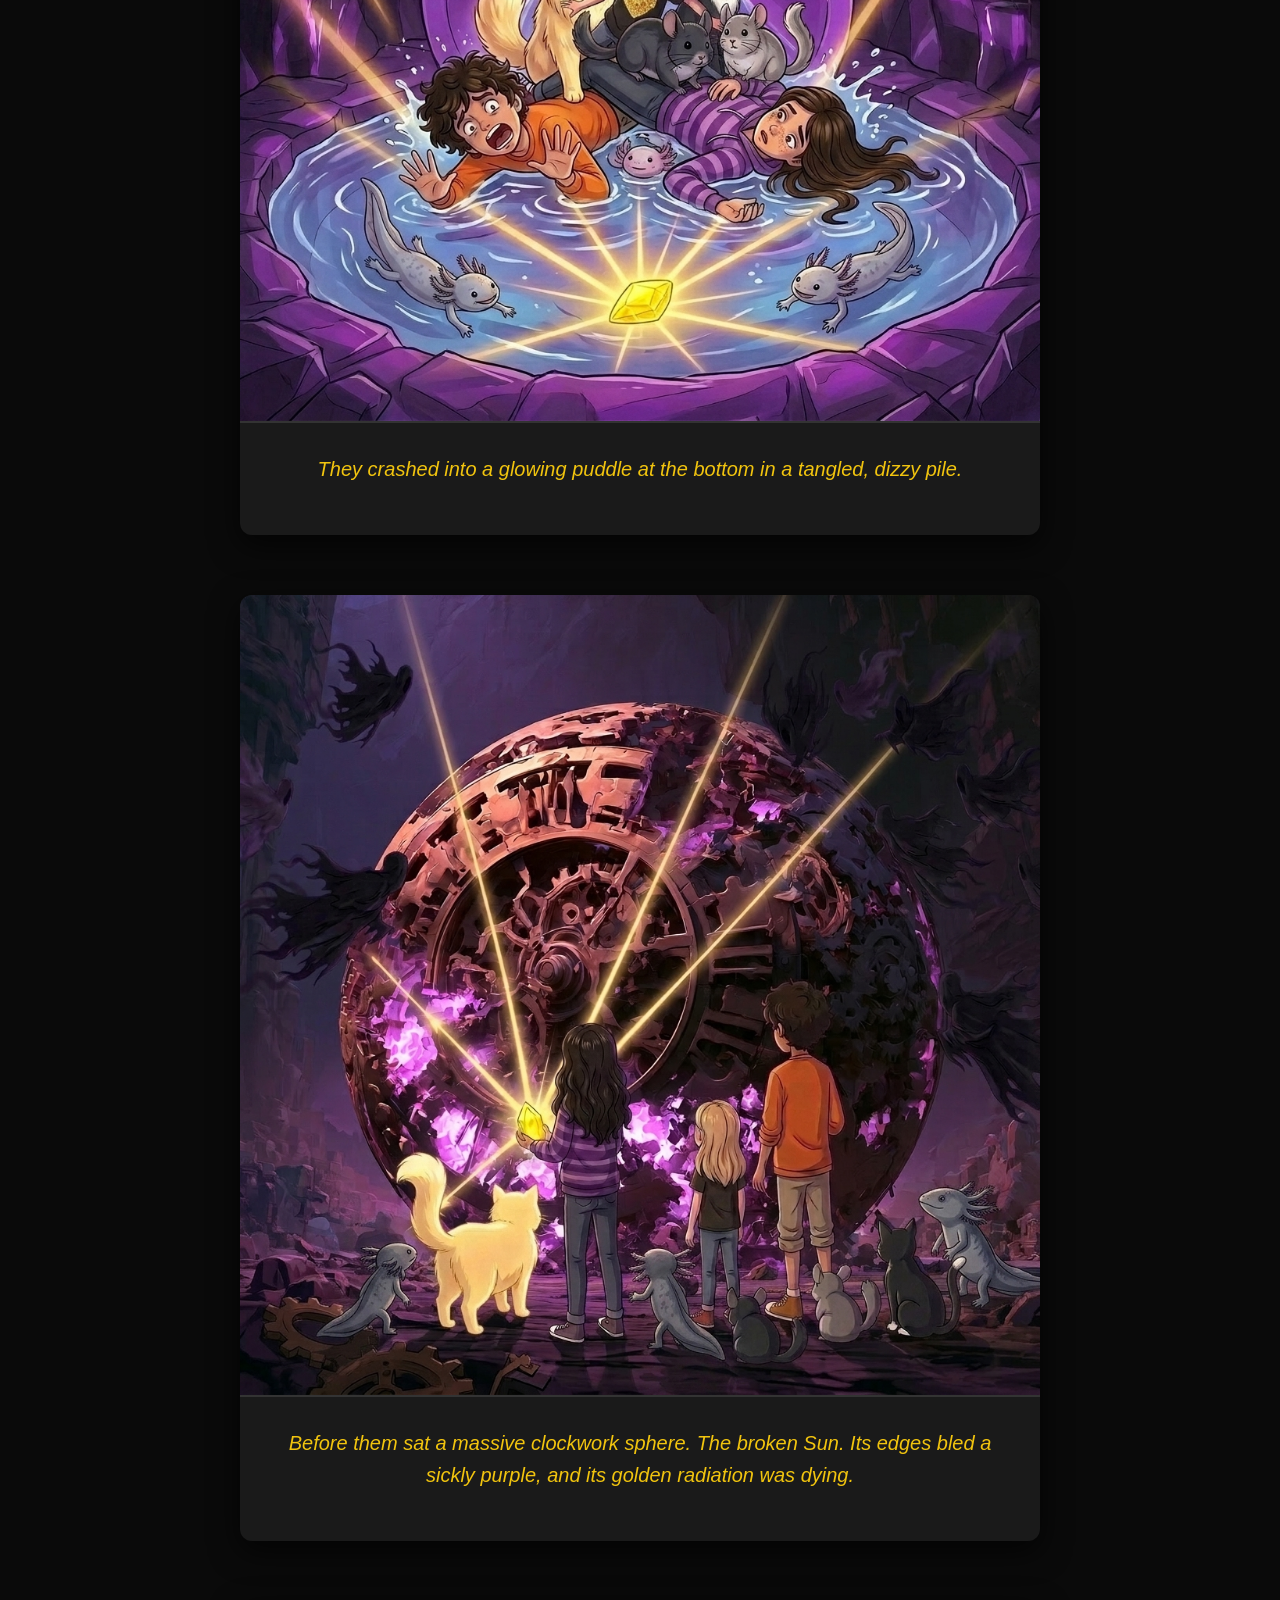
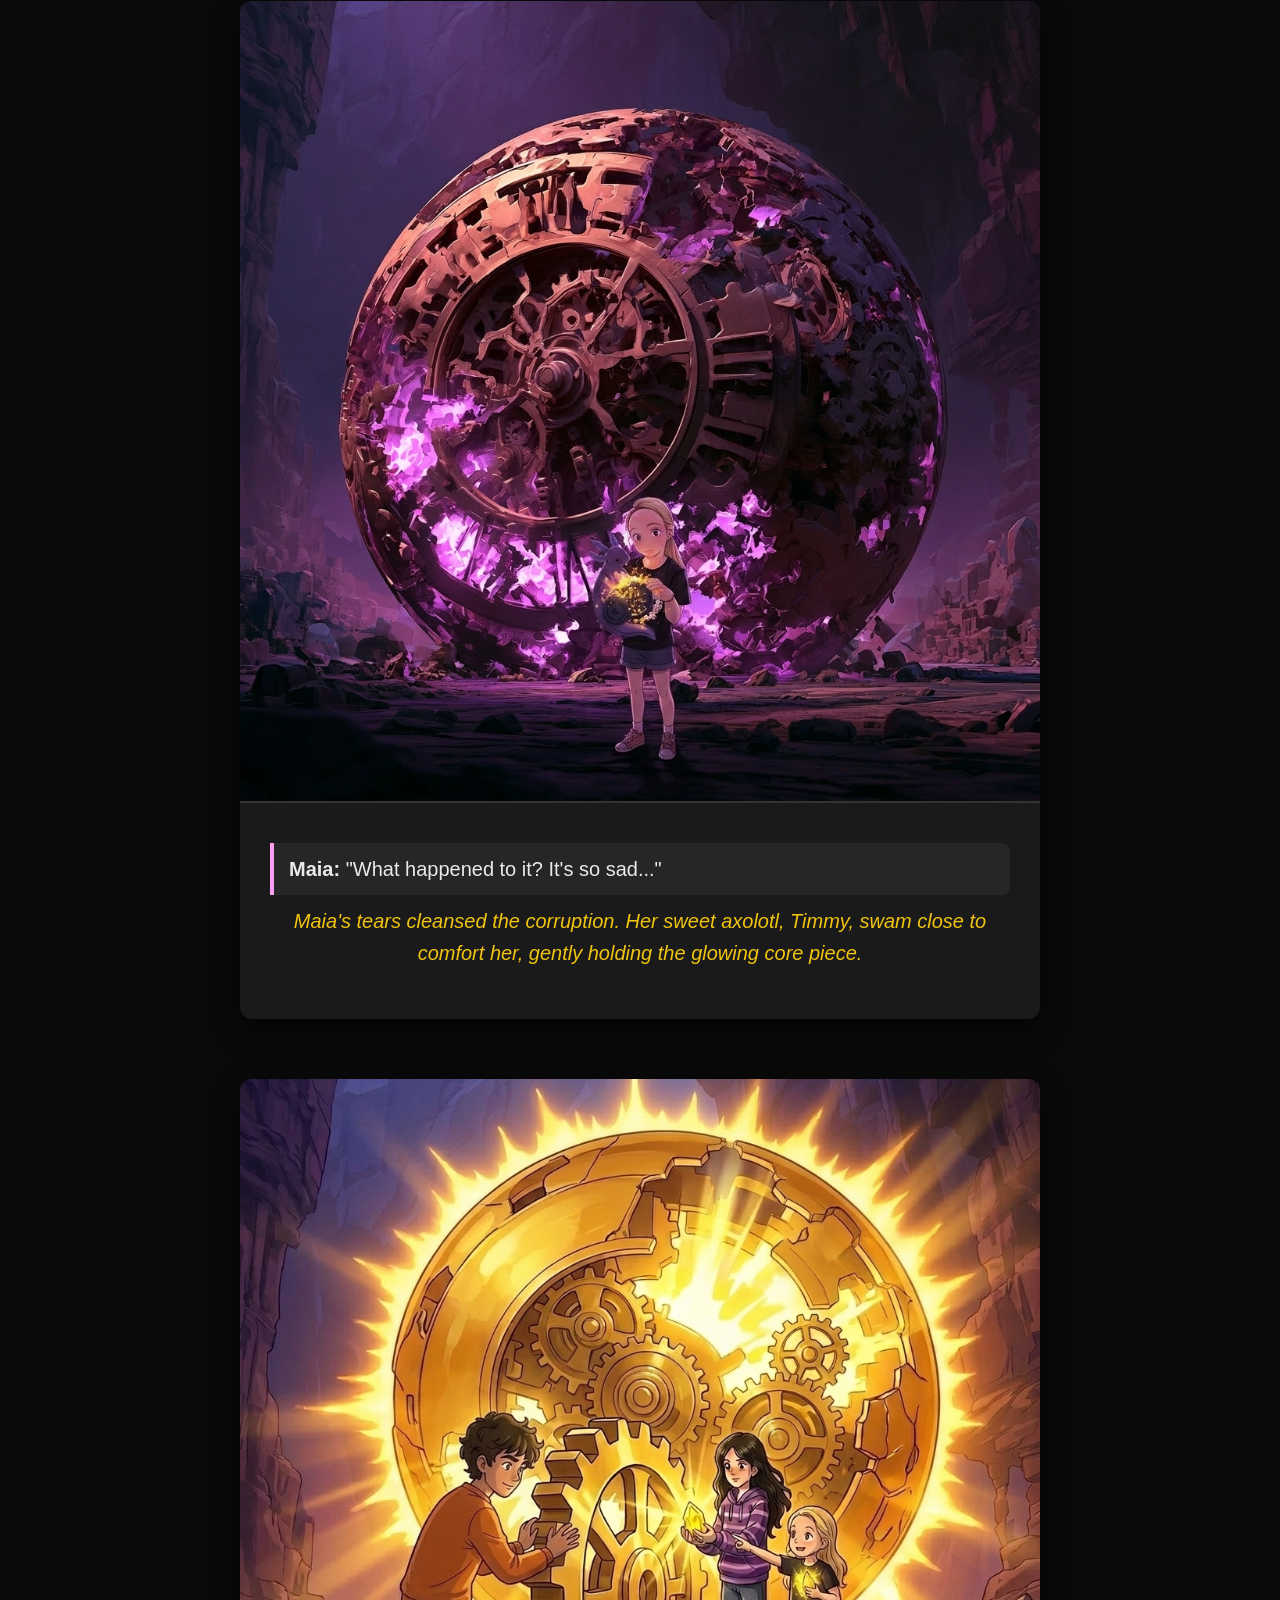
==== commit f73bc377: "Update index.html" ====
--- a/index.html
+++ b/index.html
@@ -146,6 +146,8 @@
             <img src="images/pic18.jpg" alt="Dormant Sun">
             <div class="panel-text">
                 <p class="narrator">Humpty Dumpty was put back together again. But it wasn't moving. Someone needed to carry the missing compass stone deep into the center to ignite the fusion.</p>
+                <p class="narrator">Little Timmy bravely volunteered. Knowing what it meant, Maia held him close for a tearful, loving goodbye. The whole fellowship gathered to honor his brave sacrifice.</p>
+                <p class="dialogue maia"><strong>Maia:</strong> "Thank you Timmy, we will always remember you."</p>
             </div>
         </section>
 
@@ -153,8 +155,6 @@
         <section class="panel">
             <img src="images/pic19.png" alt="Supernova Pulse">
             <div class="panel-text">
-                <p class="narrator">Little Timmy bravely volunteered. Knowing what it meant, Maia held him close for a tearful, loving goodbye. The whole fellowship gathered to honor his brave sacrifice.</p>
-                <p class="dialogue maia"><strong>Maia:</strong> "Thank you, Timmy. I love you."</p>
                 <p class="narrator">As Timmy squeezed the stone into the core, the Sun pulsed with unimaginable golden energy, absorbing his gentle spirit to reignite its eternal fire.</p>
             </div>
         </section>
